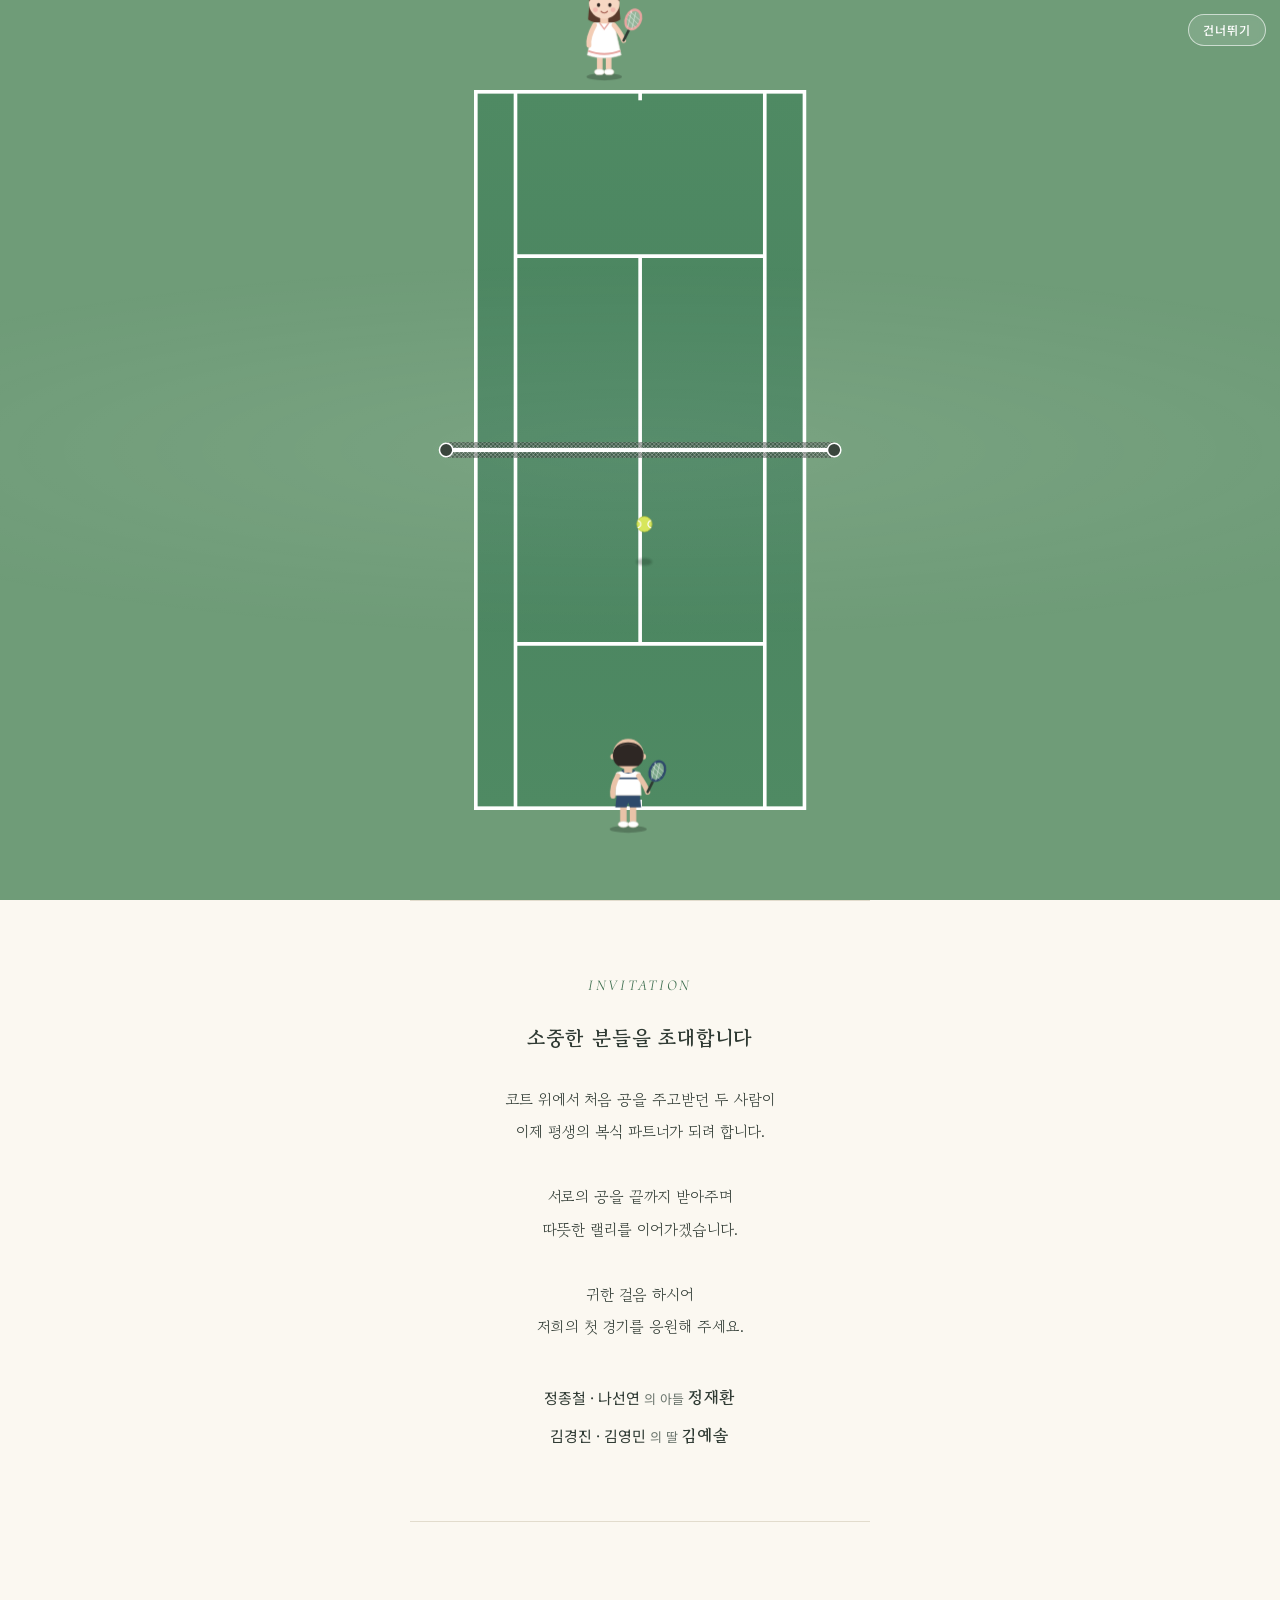
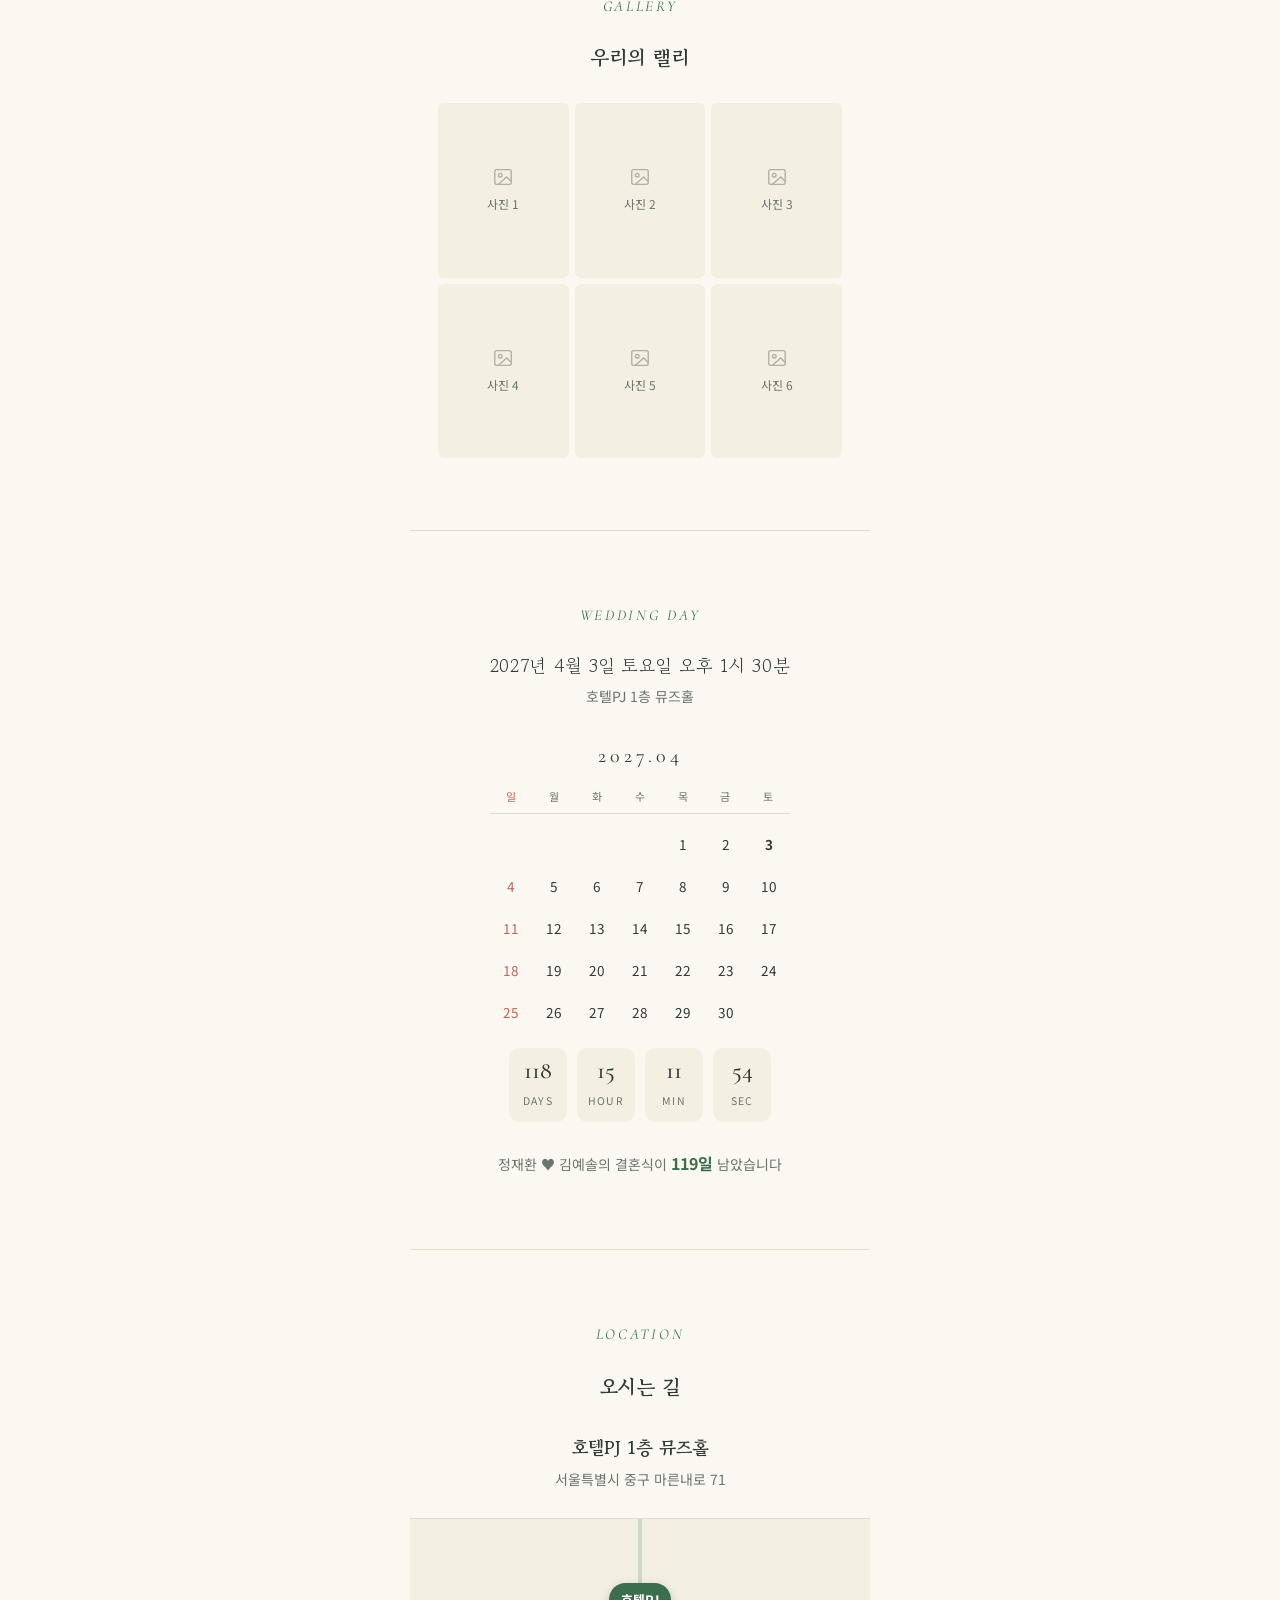
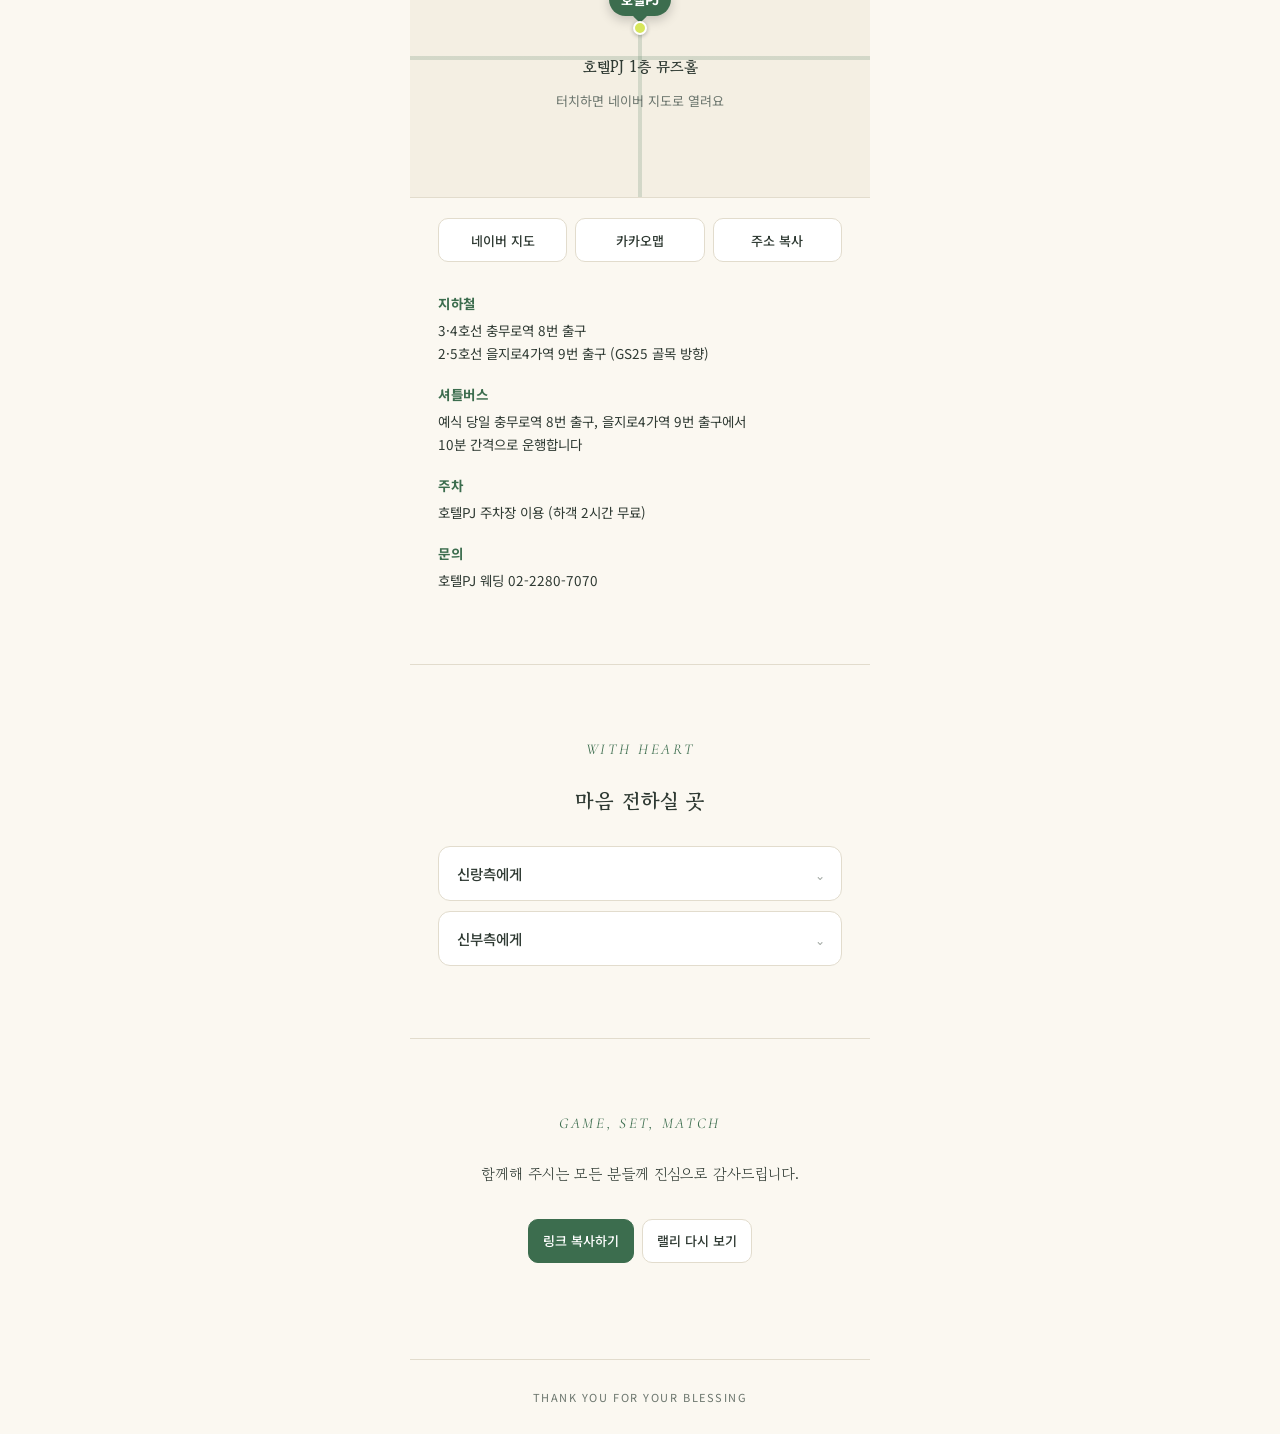
==== index.html @ ecef4f64 "모바일 청첩장 첫 배포 Co-Authored-By: Claude Opus 5.5 <noreply@anthropic.com> Claude-Session: https://claude." ====
<!doctype html>
<html lang="ko">
<head>
<meta charset="utf-8">
<meta name="viewport" content="width=device-width, initial-scale=1, viewport-fit=cover">
<title>정재환 ♥ 김예솔 결혼합니다</title>
<meta name="description" content="2027년 4월 3일 토요일 오후 1시 30분, 호텔PJ 1층 뮤즈홀">
<link rel="preconnect" href="https://fonts.googleapis.com">
<link rel="preconnect" href="https://fonts.gstatic.com" crossorigin>
<link href="https://fonts.googleapis.com/css2?family=Gowun+Batang:wght@400;700&family=Noto+Sans+KR:wght@300;400;500;700&family=Cormorant+Garamond:ital,wght@0,500;1,500&display=swap" rel="stylesheet">
<style>
  :root{
    --ivory:#fbf8f1;
    --paper:#f4efe3;
    --ink:#2f3a33;
    --ink-soft:#6b756d;
    --court:#4c8460;
    --court-deep:#3c6d4e;
    --surround:#6f9c78;
    --ball:#d7e65c;
    --ball-deep:#b9c93f;
    --line:#ffffff;
    --rose:#e7a5a0;
    --accent:#3c6d4e;
    --rule:#e2dccd;
  }
  *{box-sizing:border-box;margin:0;padding:0}
  html,body{background:var(--ivory);color:var(--ink);-webkit-tap-highlight-color:transparent}
  body{font-family:"Noto Sans KR",system-ui,sans-serif;font-weight:400;line-height:1.7;overflow-x:hidden}
  body.locked{overflow:hidden;height:100dvh}

  /* ───────── 인트로: 테니스 코트 ───────── */
  #intro{position:fixed;inset:0;z-index:50;pointer-events:none}
  #intro .half{position:absolute;left:0;right:0;height:50%;overflow:hidden;background:var(--surround);
    transition:transform 1.5s cubic-bezier(.77,0,.18,1);pointer-events:auto}
  #intro .half.top{top:0}
  #intro .half.bot{top:50%}
  #intro.open .half.top{transform:translateY(-101%)}
  #intro.open .half.bot{transform:translateY(101%)}
  #intro .half::after{content:"";position:absolute;inset:0;pointer-events:none;
    background:radial-gradient(120% 70% at 50% 100%, rgba(255,255,255,.08), transparent 60%)}
  #intro .half.bot::after{background:radial-gradient(120% 70% at 50% 0%, rgba(255,255,255,.08), transparent 60%)}
  #intro .half.top{box-shadow:0 6px 18px rgba(0,0,0,.18)}
  .court{position:absolute;overflow:visible;display:block}

  .player{position:absolute;will-change:transform;transform-origin:50% 100%}
  .player svg{display:block;width:100%;height:100%;overflow:visible}
  .player .arm{transform-box:view-box}
  .player.bride .arm{transform-origin:62px 76px}
  .player.groom .arm{transform-origin:62px 76px}
  .player.swing .arm{animation:swing .42s cubic-bezier(.3,.7,.3,1)}
  @keyframes swing{0%{transform:rotate(0)}35%{transform:rotate(-58deg)}70%{transform:rotate(22deg)}100%{transform:rotate(0)}}
  .player .bob{animation:bob 1.1s ease-in-out infinite;transform-box:view-box;transform-origin:50px 140px}
  @keyframes bob{0%,100%{transform:translateY(0)}50%{transform:translateY(-2px)}}

  #ballLayer{position:absolute;inset:0;pointer-events:none;z-index:5}
  #ballShadow{position:absolute;left:0;top:0;border-radius:50%;background:rgba(20,40,25,.35);filter:blur(1px);will-change:transform,opacity}
  #ball{position:absolute;left:0;top:0;will-change:transform}
  #ball svg{position:absolute;inset:0;width:100%;height:100%;overflow:visible;transition:opacity .35s, transform .5s cubic-bezier(.3,1.6,.5,1)}
  #ball .heart{opacity:0;transform:scale(.3)}
  #ball.is-heart .tball{opacity:0;transform:scale(.3)}
  #ball.is-heart .heart{opacity:1;transform:scale(2.8);animation:beat 1s .5s ease-in-out infinite}
  @keyframes beat{0%,100%{transform:scale(2.8)}40%{transform:scale(3.3)}}
  #intro.open #ball{transition:opacity .9s .4s;opacity:0}

  .callout{position:absolute;left:50%;transform:translate(-50%,-50%) scale(.9);opacity:0;
    font-family:"Cormorant Garamond",serif;font-style:italic;color:#fff;letter-spacing:.06em;
    text-shadow:0 2px 10px rgba(0,0,0,.25);white-space:nowrap;transition:opacity .5s, transform .5s;z-index:6;pointer-events:none}
  .callout.show{opacity:1;transform:translate(-50%,-50%) scale(1)}
  #intro.open .callout{opacity:0;transition:opacity .4s}

  #skip{position:absolute;right:max(14px,env(safe-area-inset-right));top:max(14px,env(safe-area-inset-top));z-index:10;
    pointer-events:auto;border:1px solid rgba(255,255,255,.6);background:rgba(255,255,255,.12);color:#fff;
    font:500 12px/1 "Noto Sans KR",sans-serif;letter-spacing:.08em;padding:9px 14px;border-radius:999px;
    backdrop-filter:blur(4px);-webkit-backdrop-filter:blur(4px);cursor:pointer;transition:opacity .4s}
  #intro.open #skip{opacity:0;pointer-events:none}

  /* ───────── 청첩장 본문 ───────── */
  main{max-width:460px;margin:0 auto;background:var(--ivory);position:relative}
  section{padding:72px 28px;text-align:center}
  section + section{border-top:1px solid var(--rule)}
  .eyebrow{font-family:"Cormorant Garamond",serif;font-style:italic;font-size:15px;letter-spacing:.18em;color:var(--accent);text-transform:uppercase;margin-bottom:22px}
  h2{font-family:"Gowun Batang",serif;font-weight:700;font-size:20px;letter-spacing:.04em;margin-bottom:28px}
  .serif{font-family:"Gowun Batang",serif}

  .reveal{opacity:0;transform:translateY(18px);transition:opacity .9s ease, transform .9s ease}
  .reveal.in{opacity:1;transform:none}

  /* 커버 */
  #cover{padding:88px 28px 64px;min-height:100dvh;display:flex;flex-direction:column;justify-content:center;align-items:center;gap:0;
    background:linear-gradient(var(--ivory),var(--paper))}
  .cover-court{width:168px;height:236px;margin:6px auto 34px;position:relative}
  .cover-court svg{width:100%;height:100%}
  .cover-names{font-family:"Gowun Batang",serif;font-size:27px;font-weight:700;letter-spacing:.08em;display:flex;align-items:center;gap:14px;justify-content:center}
  .cover-names .amp{font-family:"Cormorant Garamond",serif;font-style:italic;font-weight:500;font-size:26px;color:var(--accent)}
  .cover-date{margin-top:22px;font-family:"Cormorant Garamond",serif;font-size:19px;letter-spacing:.14em}
  .cover-venue{margin-top:6px;font-size:14px;color:var(--ink-soft);letter-spacing:.02em}
  .scroll-hint{margin-top:46px;font-size:11px;letter-spacing:.24em;color:var(--ink-soft);display:flex;flex-direction:column;align-items:center;gap:8px}
  .scroll-hint i{width:1px;height:28px;background:linear-gradient(var(--ink-soft),transparent);animation:hint 1.8s ease-in-out infinite}
  @keyframes hint{0%{transform:scaleY(0);transform-origin:top}50%{transform:scaleY(1);transform-origin:top}51%{transform-origin:bottom}100%{transform:scaleY(0);transform-origin:bottom}}

  /* 인사말 */
  .greeting{font-family:"Gowun Batang",serif;font-size:15.5px;line-height:2.1;white-space:pre-line;color:var(--ink)}
  .parents{margin-top:40px;display:grid;gap:10px;font-size:15px}
  .parents b{font-weight:700;font-family:"Gowun Batang",serif;font-size:16.5px;letter-spacing:.05em}
  .parents span{color:var(--ink-soft);font-size:13px;margin:0 4px}

  /* 갤러리 */
  .gallery{display:grid;grid-template-columns:repeat(3,1fr);gap:6px}
  .gallery figure{aspect-ratio:3/4;border-radius:6px;overflow:hidden;background:var(--paper);display:grid;place-items:center;
    color:var(--ink-soft);font-size:12px;cursor:pointer;position:relative}
  .gallery figure.wide{grid-column:span 2;aspect-ratio:auto}
  .gallery img{width:100%;height:100%;object-fit:cover;display:block}
  .gallery .ph{display:flex;flex-direction:column;align-items:center;gap:6px}
  .gallery .ph svg{width:22px;height:22px;opacity:.5}
  #lightbox{position:fixed;inset:0;background:rgba(20,24,21,.94);z-index:60;display:none;align-items:center;justify-content:center}
  #lightbox.on{display:flex}
  #lightbox img{max-width:92vw;max-height:84vh;border-radius:4px}
  #lightbox button{position:absolute;top:16px;right:16px;background:none;border:0;color:#fff;font-size:28px;cursor:pointer;width:44px;height:44px}

  /* 일시 */
  .when-big{font-family:"Gowun Batang",serif;font-size:18px;letter-spacing:.04em}
  .when-sub{font-size:14px;color:var(--ink-soft);margin-top:4px}
  .cal{margin:30px auto 0;max-width:300px}
  .cal-head{font-family:"Cormorant Garamond",serif;font-size:20px;letter-spacing:.2em;margin-bottom:14px}
  .cal-grid{display:grid;grid-template-columns:repeat(7,1fr);row-gap:6px;font-size:13.5px}
  .cal-grid .dow{font-size:11px;color:var(--ink-soft);letter-spacing:.06em;padding-bottom:8px;border-bottom:1px solid var(--rule);margin-bottom:6px}
  .cal-grid .sun{color:#c0645c}
  .cal-grid .d{height:36px;display:grid;place-items:center;position:relative}
  .cal-grid .d.on{color:#fff;font-weight:700}
  .cal-grid .d.on::before{content:"";position:absolute;width:34px;height:34px;border-radius:50%;background:var(--ball);z-index:-1;
    box-shadow:inset 0 0 0 1px var(--ball-deep)}
  .cal-grid .d.on::after{content:"";position:absolute;width:34px;height:34px;border-radius:50%;z-index:-1;
    background:
      radial-gradient(circle at -4px 50%, transparent 13px, rgba(255,255,255,.95) 13.5px, rgba(255,255,255,.95) 15px, transparent 15.5px),
      radial-gradient(circle at 38px 50%, transparent 13px, rgba(255,255,255,.95) 13.5px, rgba(255,255,255,.95) 15px, transparent 15.5px)}
  .cal-grid .d.on{color:var(--ink)}
  .dday{margin-top:28px;font-size:14px;color:var(--ink-soft)}
  .dday b{color:var(--accent);font-weight:700;font-size:16px}
  .countdown{display:flex;justify-content:center;gap:10px;margin-top:18px}
  .countdown div{min-width:58px;padding:10px 0;border-radius:10px;background:var(--paper)}
  .countdown b{display:block;font-family:"Cormorant Garamond",serif;font-size:24px;line-height:1.1;font-weight:500}
  .countdown small{font-size:10.5px;letter-spacing:.12em;color:var(--ink-soft)}

  /* 오시는 길 */
  .venue-name{font-family:"Gowun Batang",serif;font-size:18px;font-weight:700}
  .venue-addr{font-size:14px;color:var(--ink-soft);margin-top:6px}
  .map{position:relative;height:280px;margin:26px -28px 0;background:var(--paper);overflow:hidden;
    border-top:1px solid var(--rule);border-bottom:1px solid var(--rule)}
  .map-ph{position:absolute;inset:0;display:flex;flex-direction:column;align-items:center;justify-content:center;gap:10px;
    color:var(--ink-soft);font-size:13px;text-decoration:none;
    background:
      linear-gradient(90deg, transparent 49.6%, rgba(60,109,78,.18) 49.6%, rgba(60,109,78,.18) 50.4%, transparent 50.4%),
      linear-gradient(0deg, transparent 49.4%, rgba(60,109,78,.18) 49.4%, rgba(60,109,78,.18) 50.6%, transparent 50.6%),
      var(--paper)}
  .map-ph b{font-family:"Gowun Batang",serif;color:var(--ink);font-size:15px}
  .pin{position:relative;width:0;height:0}
  .pin .bubble{position:absolute;left:0;bottom:12px;transform:translateX(-50%);white-space:nowrap;
    background:var(--accent);color:#fff;font:700 13px "Noto Sans KR",sans-serif;padding:7px 12px;border-radius:999px;
    box-shadow:0 4px 12px rgba(0,0,0,.2)}
  .pin .bubble::after{content:"";position:absolute;left:50%;bottom:-5px;width:10px;height:10px;background:var(--accent);
    transform:translateX(-50%) rotate(45deg);border-radius:1px}
  .pin .dot{position:absolute;left:-7px;top:-7px;width:14px;height:14px;border-radius:50%;background:var(--ball);
    border:2px solid #fff;box-shadow:0 1px 4px rgba(0,0,0,.3)}
  .map-btns{display:grid;grid-template-columns:repeat(3,1fr);gap:8px;margin-top:20px}
  .btn{display:inline-flex;align-items:center;justify-content:center;gap:6px;height:44px;padding:0 14px;border-radius:10px;border:1px solid var(--rule);
    background:#fff;color:var(--ink);font:500 13px "Noto Sans KR",sans-serif;text-decoration:none;cursor:pointer}
  .btn:active{transform:scale(.98)}
  .btn.primary{background:var(--accent);border-color:var(--accent);color:#fff}
  .transit{text-align:left;margin-top:30px;display:grid;gap:18px}
  .transit h3{font-size:13.5px;font-weight:700;color:var(--accent);margin-bottom:4px;letter-spacing:.04em}
  .transit p{font-size:13.5px;color:var(--ink);white-space:pre-line}

  /* 마음 전하실 곳 */
  .acc{border:1px solid var(--rule);border-radius:12px;overflow:hidden;background:#fff;text-align:left}
  .acc + .acc{margin-top:10px}
  .acc > button{width:100%;display:flex;justify-content:space-between;align-items:center;padding:16px 18px;background:none;border:0;
    font:500 14.5px "Noto Sans KR",sans-serif;color:var(--ink);cursor:pointer}
  .acc > button i{transition:transform .3s;font-style:normal;color:var(--ink-soft)}
  .acc.on > button i{transform:rotate(180deg)}
  .acc .body{display:grid;grid-template-rows:0fr;transition:grid-template-rows .35s}
  .acc.on .body{grid-template-rows:1fr}
  .acc .body > div{overflow:hidden}
  .acct{display:flex;justify-content:space-between;align-items:center;padding:14px 18px;border-top:1px solid var(--rule);gap:10px}
  .acct small{display:block;color:var(--ink-soft);font-size:12px}
  .acct span{font-size:14px}
  .acct .btn{height:34px;font-size:12px;padding:0 12px;flex-shrink:0}

  /* 마무리 */
  #closing{padding-bottom:96px}
  .closing-line{font-family:"Gowun Batang",serif;font-size:15px;line-height:2}
  .share{display:flex;gap:8px;justify-content:center;margin-top:30px;flex-wrap:wrap}
  footer{padding:28px;text-align:center;font-size:11px;letter-spacing:.14em;color:var(--ink-soft);border-top:1px solid var(--rule)}

  #toast{position:fixed;left:50%;bottom:calc(28px + env(safe-area-inset-bottom));transform:translate(-50%,20px);opacity:0;
    background:rgba(40,48,42,.92);color:#fff;font-size:13px;padding:10px 18px;border-radius:999px;transition:all .3s;z-index:70;pointer-events:none}
  #toast.on{opacity:1;transform:translate(-50%,0)}

  @media (prefers-reduced-motion: reduce){
    .reveal{opacity:1;transform:none;transition:none}
  }
</style>
</head>
<body class="locked">

<!-- ───────── 인트로 (테니스 랠리 → 네트 기준으로 열림) ───────── -->
<div id="intro" aria-hidden="true">
  <div class="half top" id="halfTop"></div>
  <div class="half bot" id="halfBot"></div>
  <div id="ballLayer">
    <div id="ballShadow"></div>
    <div id="ball">
      <svg class="tball" viewBox="0 0 20 20">
        <circle cx="10" cy="10" r="9.3" fill="#d7e65c" stroke="#a9b938" stroke-width=".8"/>
        <path d="M2.4 5.6 C6.8 7.6 6.8 12.4 2.4 14.4 M17.6 5.6 C13.2 7.6 13.2 12.4 17.6 14.4" fill="none" stroke="#fff" stroke-width="1.3" stroke-linecap="round"/>
      </svg>
      <svg class="heart" viewBox="0 0 24 22">
        <path d="M12 21 C5 15.6 1 12 1 7.2 1 3.8 3.7 1 7 1 9.2 1 11 2.2 12 4 13 2.2 14.8 1 17 1 20.3 1 23 3.8 23 7.2 23 12 19 15.6 12 21Z" fill="#f2a7a1" stroke="#fff" stroke-width="1.2"/>
      </svg>
    </div>
  </div>
  <div class="callout" id="callout"></div>
  <button id="skip" type="button">건너뛰기</button>
</div>

<!-- ───────── 본문 ───────── -->
<main>
  <section id="cover">
    <div class="cover-court reveal" aria-hidden="true">
      <svg viewBox="0 0 168 236">
        <rect x="8" y="8" width="152" height="220" rx="3" fill="none" stroke="#3c6d4e" stroke-width="1.4"/>
        <line x1="27" y1="8" x2="27" y2="228" stroke="#3c6d4e" stroke-width="1"/>
        <line x1="141" y1="8" x2="141" y2="228" stroke="#3c6d4e" stroke-width="1"/>
        <line x1="27" y1="68" x2="141" y2="68" stroke="#3c6d4e" stroke-width="1"/>
        <line x1="27" y1="168" x2="141" y2="168" stroke="#3c6d4e" stroke-width="1"/>
        <line x1="84" y1="68" x2="84" y2="168" stroke="#3c6d4e" stroke-width="1"/>
        <line x1="0" y1="118" x2="168" y2="118" stroke="#3c6d4e" stroke-width="1.6" stroke-dasharray="2 2.5"/>
        <path d="M84 126 C76 120 71 116 71 110.5 C71 106.8 73.8 104 77.2 104 C79.6 104 81.6 105.3 84 108 C86.4 105.3 88.4 104 90.8 104 C94.2 104 97 106.8 97 110.5 C97 116 92 120 84 126Z" fill="#e7a5a0"/>
      </svg>
    </div>
    <p class="eyebrow reveal">Love · All</p>
    <div class="cover-names reveal"><span data-k="groomName"></span><span class="amp">&amp;</span><span data-k="brideName"></span></div>
    <p class="cover-date reveal" id="coverDate"></p>
    <p class="cover-venue reveal" id="coverVenue"></p>
    <div class="scroll-hint reveal"><span>SCROLL</span><i></i></div>
  </section>

  <section id="greeting">
    <p class="eyebrow reveal">Invitation</p>
    <h2 class="reveal">소중한 분들을 초대합니다</h2>
    <p class="greeting reveal" id="greetingText"></p>
    <div class="parents reveal" id="parents"></div>
  </section>

  <section id="gallery-sec">
    <p class="eyebrow reveal">Gallery</p>
    <h2 class="reveal">우리의 랠리</h2>
    <div class="gallery reveal" id="gallery"></div>
  </section>

  <section id="when">
    <p class="eyebrow reveal">Wedding Day</p>
    <p class="when-big reveal" id="whenBig"></p>
    <p class="when-sub reveal" id="whenSub"></p>
    <div class="cal reveal">
      <div class="cal-head" id="calHead"></div>
      <div class="cal-grid" id="calGrid"></div>
    </div>
    <div class="countdown reveal" id="countdown"></div>
    <p class="dday reveal" id="dday"></p>
  </section>

  <section id="location">
    <p class="eyebrow reveal">Location</p>
    <h2 class="reveal">오시는 길</h2>
    <p class="venue-name reveal" id="venueName"></p>
    <p class="venue-addr reveal" id="venueAddr"></p>
    <div class="map reveal" id="map"></div>
    <div class="map-btns reveal">
      <a class="btn" id="naverMap" target="_blank" rel="noopener">네이버 지도</a>
      <a class="btn" id="kakaoMap" target="_blank" rel="noopener">카카오맵</a>
      <button class="btn" id="copyAddr" type="button">주소 복사</button>
    </div>
    <div class="transit reveal" id="transit"></div>
  </section>

  <section id="gift">
    <p class="eyebrow reveal">With Heart</p>
    <h2 class="reveal">마음 전하실 곳</h2>
    <div class="reveal" id="accounts"></div>
  </section>

  <section id="closing">
    <p class="eyebrow reveal">Game, Set, Match</p>
    <p class="closing-line reveal" id="closingText"></p>
    <div class="share reveal">
      <button class="btn primary" id="copyLink" type="button">링크 복사하기</button>
      <button class="btn" id="replay" type="button">랠리 다시 보기</button>
    </div>
  </section>

  <footer>THANK YOU FOR YOUR BLESSING</footer>
</main>

<div id="lightbox"><button type="button" aria-label="닫기">×</button><img alt=""></div>
<div id="toast"></div>

<script>
/* ════════════════════════════════════════════════════════════
   ✏️ 여기만 수정하면 내용이 바뀌어요
   ════════════════════════════════════════════════════════════ */
const CONFIG = {
  groomName: "정재환",
  brideName: "김예솔",
  groomParents: { father: "정종철", mother: "나선연", relation: "의 아들" },
  brideParents: { father: "김경진", mother: "김영민", relation: "의 딸" },

  // 예식 일시 (24시간 표기)
  date: "2027-04-03T13:30:00",

  venue: "호텔PJ",
  hall: "1층 뮤즈홀",
  address: "서울특별시 중구 마른내로 71",
  tel: "02-2280-7070",

  // 지도 — 호텔PJ 좌표
  lat: 37.5649141,
  lng: 126.9956809,
  // ① 네이버 클라우드 플랫폼 Maps의 Client ID(ncpKeyId)를 넣으면 약도 위치에 실제 네이버 지도가 떠요.
  naverMapKey: "",
  // ② 네이버 지도에서 '호텔PJ' 장소 → 공유 → 링크 복사한 주소(https://naver.me/...)를 넣으면
  //    '네이버 지도' 버튼이 그 장소 하나로 바로 열려요. 비어 있으면 좌표 기준으로 열려요.
  naverPlaceUrl: "",

  greeting:
`코트 위에서 처음 공을 주고받던 두 사람이
이제 평생의 복식 파트너가 되려 합니다.

서로의 공을 끝까지 받아주며
따뜻한 랠리를 이어가겠습니다.

귀한 걸음 하시어
저희의 첫 경기를 응원해 주세요.`,

  transit: [
    { title: "지하철", body: "3·4호선 충무로역 8번 출구\n2·5호선 을지로4가역 9번 출구 (GS25 골목 방향)" },
    { title: "셔틀버스", body: "예식 당일 충무로역 8번 출구, 을지로4가역 9번 출구에서\n10분 간격으로 운행합니다" },
    { title: "주차", body: "호텔PJ 주차장 이용 (하객 2시간 무료)" },
    { title: "문의", body: "호텔PJ 웨딩 02-2280-7070" },
  ],

  accounts: [
    { side: "신랑측", list: [
      { role: "신랑", name: "○○○", bank: "○○은행", number: "000-0000-0000-00" },
      { role: "아버지", name: "○○○", bank: "○○은행", number: "000-0000-0000-00" },
    ]},
    { side: "신부측", list: [
      { role: "신부", name: "○○○", bank: "○○은행", number: "000-0000-0000-00" },
      { role: "어머니", name: "○○○", bank: "○○은행", number: "000-0000-0000-00" },
    ]},
  ],

  // 사진 파일을 같은 폴더의 photos/ 에 넣고 경로를 적어주세요. 비어 있으면 자리표시가 나와요.
  photos: [
    // "photos/01.jpg", "photos/02.jpg", ...
  ],

  closing:
`함께해 주시는 모든 분들께
진심으로 감사드립니다.`,

  rallyShots: 6,   // 인트로 랠리 횟수
};
/* ════════════════════════════════════════════════════════════ */

const $ = s => document.querySelector(s);
const DOW = ["일","월","화","수","목","금","토"];
const wd = new Date(CONFIG.date);

/* ───────── 코트 & 캐릭터 SVG ───────── */
const COURT_W = 1097, COURT_H = 2377;
function courtSVG(){
  const sl = 137, sr = 960, svT = COURT_H/2 - 640, svB = COURT_H/2 + 640, mid = COURT_W/2, net = COURT_H/2;
  return `
  <svg class="court" viewBox="0 0 ${COURT_W} ${COURT_H}" preserveAspectRatio="none">
    <defs>
      <pattern id="mesh" width="14" height="14" patternUnits="userSpaceOnUse">
        <path d="M0 0 L14 14 M14 0 L0 14" stroke="rgba(255,255,255,.55)" stroke-width="2"/>
      </pattern>
      <linearGradient id="surf" x1="0" y1="0" x2="0" y2="1">
        <stop offset="0" stop-color="#4f8a63"/><stop offset=".5" stop-color="#4a8460"/><stop offset="1" stop-color="#4f8a63"/>
      </linearGradient>
    </defs>
    <rect x="-260" y="-520" width="${COURT_W+520}" height="${COURT_H+1040}" fill="none"/>
    <rect x="0" y="0" width="${COURT_W}" height="${COURT_H}" fill="url(#surf)"/>
    <g stroke="#fff" stroke-width="12" fill="none">
      <rect x="6" y="6" width="${COURT_W-12}" height="${COURT_H-12}"/>
      <line x1="${sl}" y1="0" x2="${sl}" y2="${COURT_H}"/>
      <line x1="${sr}" y1="0" x2="${sr}" y2="${COURT_H}"/>
      <line x1="${sl}" y1="${svT}" x2="${sr}" y2="${svT}"/>
      <line x1="${sl}" y1="${svB}" x2="${sr}" y2="${svB}"/>
      <line x1="${mid}" y1="${svT}" x2="${mid}" y2="${svB}"/>
      <line x1="${mid}" y1="0" x2="${mid}" y2="34"/>
      <line x1="${mid}" y1="${COURT_H-34}" x2="${mid}" y2="${COURT_H}"/>
    </g>
    <!-- 네트 -->
    <rect x="-92" y="${net-26}" width="${COURT_W+184}" height="52" fill="rgba(30,40,34,.55)"/>
    <rect x="-92" y="${net-26}" width="${COURT_W+184}" height="52" fill="url(#mesh)"/>
    <rect x="-92" y="${net-7}" width="${COURT_W+184}" height="14" fill="#fff"/>
    <circle cx="-92" cy="${net}" r="22" fill="#2d3a31" stroke="#fff" stroke-width="5"/>
    <circle cx="${COURT_W+92}" cy="${net}" r="22" fill="#2d3a31" stroke="#fff" stroke-width="5"/>
  </svg>`;
}

// 신부: 앞모습(관객 쪽을 바라봄)
const BRIDE_SVG = `
<svg viewBox="0 0 100 140">
 <ellipse cx="50" cy="137" rx="22" ry="4.5" fill="rgba(0,0,0,.22)"/>
 <g class="bob">
  <path d="M33 30 C30 12 70 12 67 30 L70 66 C64 72 36 72 30 66Z" fill="#5a3a2b"/>
  <rect x="41" y="106" width="7" height="24" rx="3.5" fill="#f3cdb5"/>
  <rect x="52" y="106" width="7" height="24" rx="3.5" fill="#f3cdb5"/>
  <ellipse cx="44" cy="131" rx="6" ry="3.6" fill="#fff" stroke="#d9d2c4" stroke-width=".8"/>
  <ellipse cx="56" cy="131" rx="6" ry="3.6" fill="#fff" stroke="#d9d2c4" stroke-width=".8"/>
  <path d="M38 70 L62 70 L71 110 C58 115 42 115 29 110Z" fill="#fff" stroke="#e3ddd2" stroke-width=".8"/>
  <path d="M30 105 C42 110 58 110 70 105" stroke="#e7a5a0" stroke-width="2.4" fill="none"/>
  <path d="M44 70 L50 78 L56 70" stroke="#e7a5a0" stroke-width="1.6" fill="none"/>
  <path d="M38 73 C33 82 30 90 31 98" stroke="#f3cdb5" stroke-width="6" stroke-linecap="round" fill="none"/>
  <rect x="45" y="62" width="10" height="9" fill="#f3cdb5"/>
  <circle cx="50" cy="46" r="19" fill="#f6d7c3"/>
  <path d="M31 44 C31 26 69 26 69 44 C64 36 58 33 50 33 C42 33 36 37 31 44Z" fill="#5a3a2b"/>
  <path d="M33 37 C40 30 60 30 67 37" stroke="#e7a5a0" stroke-width="3.4" fill="none" stroke-linecap="round"/>
  <ellipse cx="43" cy="48" rx="2" ry="2.6" fill="#2f2622"/>
  <ellipse cx="57" cy="48" rx="2" ry="2.6" fill="#2f2622"/>
  <circle cx="39" cy="54" r="3" fill="#f2a7a1" opacity=".6"/>
  <circle cx="61" cy="54" r="3" fill="#f2a7a1" opacity=".6"/>
  <path d="M46 56 C48 58.5 52 58.5 54 56" stroke="#a35c4f" stroke-width="1.4" fill="none" stroke-linecap="round"/>
  <g class="arm">
   <path d="M62 73 C68 80 72 86 74 92" stroke="#f3cdb5" stroke-width="6" stroke-linecap="round" fill="none"/>
   <line x1="74" y1="92" x2="80" y2="80" stroke="#2f3a33" stroke-width="3.2" stroke-linecap="round"/>
   <ellipse cx="86" cy="66" rx="9" ry="12.5" transform="rotate(24 86 66)" fill="rgba(255,255,255,.25)" stroke="#e7a5a0" stroke-width="3"/>
   <path d="M80 60 L92 72 M82 56 L94 67 M78 65 L89 76 M84 55 L79 76 M89 57 L84 78" stroke="#fff" stroke-width=".7" opacity=".8"/>
  </g>
 </g>
</svg>`;

// 신랑: 뒷모습(관객과 같은 방향을 바라봄)
const GROOM_SVG = `
<svg viewBox="0 0 100 140">
 <ellipse cx="50" cy="137" rx="23" ry="4.5" fill="rgba(0,0,0,.22)"/>
 <g class="bob">
  <rect x="40" y="104" width="8" height="26" rx="4" fill="#e9c3a8"/>
  <rect x="52" y="104" width="8" height="26" rx="4" fill="#e9c3a8"/>
  <ellipse cx="44" cy="131" rx="6.5" ry="3.8" fill="#fff" stroke="#d9d2c4" stroke-width=".8"/>
  <ellipse cx="56" cy="131" rx="6.5" ry="3.8" fill="#fff" stroke="#d9d2c4" stroke-width=".8"/>
  <path d="M36 92 L64 92 L66 110 L52 110 L50 104 L48 110 L34 110Z" fill="#2f4a6b"/>
  <path d="M35 68 C35 64 65 64 65 68 L66 95 L34 95Z" fill="#fff" stroke="#e3ddd2" stroke-width=".8"/>
  <path d="M35 74 L65 74" stroke="#2f4a6b" stroke-width="2"/>
  <path d="M42 64 C46 68 54 68 58 64" stroke="#2f4a6b" stroke-width="2.4" fill="none"/>
  <path d="M37 71 C32 80 30 88 31 96" stroke="#e9c3a8" stroke-width="6.5" stroke-linecap="round" fill="none"/>
  <rect x="45" y="58" width="10" height="9" fill="#e9c3a8"/>
  <circle cx="31.5" cy="47" r="3.6" fill="#e9c3a8"/>
  <circle cx="68.5" cy="47" r="3.6" fill="#e9c3a8"/>
  <circle cx="50" cy="44" r="19" fill="#e9c3a8"/>
  <path d="M31 46 C30 24 70 24 69 46 C69 52 66 57 62 59 L38 59 C34 57 31 52 31 46Z" fill="#2e2724"/>
  <path d="M40 34 C46 31 54 31 60 34" stroke="#463c37" stroke-width="1.6" fill="none" stroke-linecap="round"/>
  <g class="arm">
   <path d="M63 71 C68 78 72 85 74 91" stroke="#e9c3a8" stroke-width="6.5" stroke-linecap="round" fill="none"/>
   <line x1="74" y1="91" x2="80" y2="79" stroke="#2f3a33" stroke-width="3.2" stroke-linecap="round"/>
   <ellipse cx="86" cy="65" rx="9" ry="12.5" transform="rotate(24 86 65)" fill="rgba(255,255,255,.25)" stroke="#2f4a6b" stroke-width="3"/>
   <path d="M80 59 L92 71 M82 55 L94 66 M78 64 L89 75 M84 54 L79 75 M89 56 L84 77" stroke="#fff" stroke-width=".7" opacity=".8"/>
  </g>
 </g>
</svg>`;

/* ───────── 인트로 애니메이션 ───────── */
const intro = $("#intro"), halfTop = $("#halfTop"), halfBot = $("#halfBot");
const ball = $("#ball"), shadow = $("#ballShadow"), callout = $("#callout");
let L = {};            // 레이아웃 값
let players = {};
let introDone = false, runId = 0;

function buildIntro(){
  halfTop.innerHTML = courtSVG();
  halfBot.innerHTML = courtSVG();
  const b = document.createElement("div"); b.className = "player bride"; b.innerHTML = BRIDE_SVG;
  const g = document.createElement("div"); g.className = "player groom"; g.innerHTML = GROOM_SVG;
  halfTop.appendChild(b); halfBot.appendChild(g);
  players.bride = { el: b, u: .5, v: -.015, half: "top", reach: .085 };
  players.groom = { el: g, u: .5, v: 1.03,  half: "bot", reach: .085 };
  layout();
}

function layout(){
  const vw = innerWidth, vh = innerHeight;
  const ratio = COURT_H / COURT_W;
  let cw = Math.min(vw * .74, vh * .80 / ratio);
  const ch = cw * ratio;
  L = { vw, vh, cw, ch, cx: (vw - cw)/2, ct: vh/2 - ch/2, net: vh/2 };
  L.ph = cw * .34;                       // 캐릭터 높이
  L.pw = L.ph * 100/140;
  L.ball = Math.max(9, cw * .045);
  for (const [i, half] of [[0, halfTop],[1, halfBot]]){
    const svg = half.querySelector(".court");
    Object.assign(svg.style, { left: L.cx+"px", width: cw+"px", height: ch+"px", top: (L.ct - (i ? vh/2 : 0))+"px" });
  }
  Object.assign(ball.style, { width: L.ball+"px", height: L.ball+"px" });
  Object.assign(shadow.style, { width: L.ball*1.1+"px", height: L.ball*.5+"px" });
  callout.style.top = (L.net - L.ch * .1) + "px";
  callout.style.fontSize = Math.max(22, L.cw * .1) + "px";
  for (const p of Object.values(players)) placePlayer(p);
}

const X = u => L.cx + u * L.cw;
const Y = v => L.ct + v * L.ch;

function placePlayer(p){
  const offY = p.half === "bot" ? L.vh/2 : 0;
  Object.assign(p.el.style, { width: L.pw+"px", height: L.ph+"px" });
  p.el.style.transform = `translate(${X(p.u) - L.pw/2}px, ${Y(p.v) - offY - L.ph}px)`;
}
// 라켓 면(타점) 위치
const contact = p => ({ u: p.u + p.reach, v: p.v + (p.half === "top" ? .015 : -.11) });

function setBall(gu, gv, h, op = 1){
  const gx = X(gu), gy = Y(gv);
  shadow.style.transform = `translate(${gx - L.ball*.55}px, ${gy - L.ball*.25}px)`;
  shadow.style.opacity = op * Math.max(.25, 1 - h / (L.ch * .25));
  const s = 1 + h / (L.ch * .5);
  ball.style.transform = `translate(${gx - L.ball/2}px, ${gy - L.ball/2 - h}px) scale(${s})`;
}

function swing(p){
  p.el.classList.remove("swing"); void p.el.offsetWidth; p.el.classList.add("swing");
}

const ease = t => t<.5 ? 2*t*t : 1 - Math.pow(-2*t+2, 2)/2;
const lerp = (a,b,t) => a + (b-a)*t;

function tween(dur, fn, id){
  return new Promise(res => {
    const t0 = performance.now();
    const step = now => {
      if (id !== runId) return res(false);
      const t = Math.min(1, (now - t0) / dur);
      fn(t);
      t < 1 ? requestAnimationFrame(step) : res(true);
    };
    requestAnimationFrame(step);
  });
}
const wait = (ms, id) => new Promise(r => setTimeout(() => r(id === runId), ms));

async function shot(hitter, receiver, id, dur = 1050){
  const s = contact(hitter);
  const toTop = receiver.half === "top";
  // 리시버가 받을 위치(코트 안쪽에서 랜덤)
  const targetU = lerp(.24, .62, Math.random());
  const ru0 = receiver.u;
  const endV = contact({ ...receiver, u: targetU }).v;
  const end = { u: targetU + receiver.reach, v: endV };
  const bounce = { u: lerp(s.u, end.u, .78), v: toTop ? lerp(.2, .3, Math.random()) : lerp(.7, .8, Math.random()) };
  const h1 = L.ch * .13, h2 = L.ch * .055;
  const split = .7;
  swing(hitter);
  return tween(dur, t => {
    // 받는 사람이 공 쪽으로 이동
    const mt = ease(Math.min(1, t / .85));
    receiver.u = lerp(ru0, targetU, mt);
    placePlayer(receiver);
    // 치고 난 사람은 가운데로 복귀
    hitter.u = lerp(hitter.u, .45, .02); placePlayer(hitter);
    if (t < split){
      const k = t / split;
      setBall(lerp(s.u, bounce.u, k), lerp(s.v, bounce.v, k), Math.sin(Math.PI * k) * h1);
    } else {
      const k = (t - split) / (1 - split);
      setBall(lerp(bounce.u, end.u, k), lerp(bounce.v, end.v, k), Math.sin(Math.PI * k) * h2);
    }
  }, id);
}

async function finale(hitter, id){
  // 마지막 로브: 공이 네트 위 한가운데에서 멈추고 하트로 변신
  const s = contact(hitter);
  const H = L.ch * .16;
  const gEnd = { u: .5, v: .5 + H / L.ch };          // 그림자 위치 (공은 정확히 화면 중앙에 멈춤)
  swing(hitter);
  await tween(1300, t => {
    const k = 1 - Math.pow(1 - t, 3);
    const h = Math.sin(Math.PI/2 * k) * H;
    setBall(lerp(s.u, gEnd.u, k), lerp(s.v, gEnd.v, k), h, 1 - k*.8);
    for (const p of Object.values(players)){ p.u = lerp(p.u, .38, .04); placePlayer(p); }
  }, id);
  if (id !== runId) return;
  ball.classList.add("is-heart");
  callout.textContent = "Love All";
  callout.classList.add("show");
  if (!await wait(1500, id)) return;
  openIntro();
}

function openIntro(){
  if (introDone) return;
  introDone = true;
  runId++;
  intro.classList.add("open");
  document.body.classList.remove("locked");
  setTimeout(() => { intro.style.display = "none"; }, 1700);
  requestAnimationFrame(() => document.querySelectorAll("#cover .reveal").forEach((el,i) => setTimeout(() => el.classList.add("in"), 500 + i*140)));
}

async function runIntro(){
  const id = ++runId;
  introDone = false;
  intro.style.display = ""; intro.classList.remove("open");
  ball.classList.remove("is-heart"); callout.classList.remove("show");
  document.body.classList.add("locked"); scrollTo(0,0);
  players.bride.u = .5; players.groom.u = .5;
  layout();
  setBall(contact(players.groom).u, contact(players.groom).v, L.ch*.04);

  callout.textContent = "Serve!"; callout.classList.add("show");
  if (!await wait(900, id)) return;
  callout.classList.remove("show");

  // 서브 토스
  const c = contact(players.groom);
  await tween(450, t => setBall(c.u, c.v, L.ch*.04 + Math.sin(Math.PI*t)*L.ch*.07), id);

  let hitter = players.groom, recv = players.bride;
  for (let i = 0; i < CONFIG.rallyShots; i++){
    if (!await shot(hitter, recv, id, 1000 - i*25)) return;
    [hitter, recv] = [recv, hitter];
  }
  // 마지막은 신부가 치도록 보정
  if (hitter !== players.bride){
    if (!await shot(hitter, recv, id, 900)) return;
    hitter = players.bride;
  }
  await finale(hitter, id);
}

$("#skip").addEventListener("click", openIntro);
addEventListener("resize", () => { if (!introDone) layout(); });

/* ───────── 본문 채우기 ───────── */
function fill(){
  document.querySelectorAll("[data-k]").forEach(el => el.textContent = CONFIG[el.dataset.k]);
  const y = wd.getFullYear(), m = wd.getMonth()+1, d = wd.getDate(), hh = wd.getHours(), mm = wd.getMinutes();
  const pad = n => String(n).padStart(2,"0");
  const ampm = hh < 12 ? "오전" : "오후", h12 = ((hh + 11) % 12) + 1;
  const enDow = ["SUN","MON","TUE","WED","THU","FRI","SAT"][wd.getDay()];
  $("#coverDate").textContent = `${y}. ${pad(m)}. ${pad(d)} ${enDow} ${pad(h12)}:${pad(mm)} ${hh<12?"AM":"PM"}`;
  $("#coverVenue").textContent = `${CONFIG.venue} ${CONFIG.hall}`;
  $("#greetingText").textContent = CONFIG.greeting;
  const gp = CONFIG.groomParents, bp = CONFIG.brideParents;
  $("#parents").innerHTML =
    `<p>${gp.father} · ${gp.mother}<span>${gp.relation}</span><b>${CONFIG.groomName}</b></p>
     <p>${bp.father} · ${bp.mother}<span>${bp.relation}</span><b>${CONFIG.brideName}</b></p>`;

  $("#whenBig").textContent = `${y}년 ${m}월 ${d}일 ${DOW[wd.getDay()]}요일 ${ampm} ${h12}시${mm ? " "+mm+"분" : ""}`;
  $("#whenSub").textContent = `${CONFIG.venue} ${CONFIG.hall}`;
  $("#calHead").textContent = `${y}.${pad(m)}`;
  const first = new Date(y, m-1, 1).getDay(), days = new Date(y, m, 0).getDate();
  let cal = DOW.map((w,i) => `<div class="dow ${i===0?"sun":""}">${w}</div>`).join("");
  for (let i = 0; i < first; i++) cal += `<div></div>`;
  for (let i = 1; i <= days; i++){
    const dow = (first + i - 1) % 7;
    cal += `<div class="d ${dow===0?"sun":""} ${i===d?"on":""}">${i}</div>`;
  }
  $("#calGrid").innerHTML = cal;
  tick(); setInterval(tick, 1000);

  $("#venueName").textContent = `${CONFIG.venue} ${CONFIG.hall}`;
  $("#venueAddr").textContent = CONFIG.address;
  setupMapLinks();
  initMap();
  $("#transit").innerHTML = CONFIG.transit.map(t => `<div><h3>${t.title}</h3><p>${t.body}</p></div>`).join("");

  $("#accounts").innerHTML = CONFIG.accounts.map(a => `
    <div class="acc">
      <button type="button">${a.side}에게 <i>⌄</i></button>
      <div class="body"><div>${a.list.map(x => `
        <div class="acct"><div><small>${x.role} · ${x.bank}</small><span>${x.number} ${x.name}</span></div>
        <button class="btn" type="button" data-copy="${x.bank} ${x.number} ${x.name}">복사</button></div>`).join("")}
      </div></div>
    </div>`).join("");
  document.querySelectorAll(".acc > button").forEach(b => b.addEventListener("click", () => b.parentElement.classList.toggle("on")));

  const g = $("#gallery");
  const imgIcon = `<svg viewBox="0 0 24 24" fill="none" stroke="currentColor" stroke-width="1.5"><rect x="3" y="4" width="18" height="16" rx="2"/><circle cx="9" cy="10" r="2"/><path d="M21 17l-5-5-9 8"/></svg>`;
  if (CONFIG.photos.length){
    g.innerHTML = CONFIG.photos.map(src => `<figure><img src="${src}" loading="lazy" alt=""></figure>`).join("");
    g.querySelectorAll("figure").forEach(f => f.addEventListener("click", () => {
      $("#lightbox img").src = f.querySelector("img").src; $("#lightbox").classList.add("on");
    }));
  } else {
    g.innerHTML = Array.from({length: 6}, (_,i) => `<figure><div class="ph">${imgIcon}사진 ${i+1}</div></figure>`).join("");
  }
  $("#lightbox").addEventListener("click", () => $("#lightbox").classList.remove("on"));

  $("#closingText").textContent = CONFIG.closing;
}

/* ───────── 지도 ───────── */
const isMobile = /Android|iPhone|iPad|iPod/i.test(navigator.userAgent);
function naverWebUrl(){
  if (CONFIG.naverPlaceUrl) return CONFIG.naverPlaceUrl;
  // 좌표 + 이름으로 도착지를 지정 → 핀 하나만 표시
  return `https://map.naver.com/index.nhn?elng=${CONFIG.lng}&elat=${CONFIG.lat}&etext=${encodeURIComponent(CONFIG.venue)}&menu=route&pathType=1`;
}
function openNaver(e){
  e && e.preventDefault();
  if (isMobile && !CONFIG.naverPlaceUrl){
    // 네이버 지도 앱이 있으면 앱에서 핀 하나로 열고, 없으면 웹으로
    const app = `nmap://place?lat=${CONFIG.lat}&lng=${CONFIG.lng}&name=${encodeURIComponent(CONFIG.venue)}&appname=${encodeURIComponent(location.hostname || "wedding.invitation")}`;
    const t = setTimeout(() => { if (!document.hidden) location.href = naverWebUrl(); }, 1200);
    addEventListener("pagehide", () => clearTimeout(t), { once: true });
    location.href = app;
  } else {
    window.open(naverWebUrl(), "_blank", "noopener");
  }
}
function setupMapLinks(){
  const n = $("#naverMap");
  n.href = naverWebUrl();
  n.addEventListener("click", openNaver);
  // 카카오맵: 이름 + 좌표로 핀 하나만 표시
  $("#kakaoMap").href = `https://map.kakao.com/link/map/${encodeURIComponent(CONFIG.venue)},${CONFIG.lat},${CONFIG.lng}`;
}
function mapPlaceholder(msg){
  const box = $("#map");
  box.innerHTML = `<a class="map-ph" href="${naverWebUrl()}"><span class="pin" style="margin:24px 0 16px"><span class="bubble">${CONFIG.venue}</span><span class="dot"></span></span><b>${CONFIG.venue} ${CONFIG.hall}</b><span>${msg}</span></a>`;
  box.querySelector("a").addEventListener("click", openNaver);
}
function initMap(){
  if (!CONFIG.naverMapKey){ mapPlaceholder("터치하면 네이버 지도로 열려요"); return; }
  window.navermap_authFailure = () => mapPlaceholder("지도를 불러오지 못했어요 · 터치하면 네이버 지도로 열려요");
  window.__initNaverMap = () => {
    const pos = new naver.maps.LatLng(CONFIG.lat, CONFIG.lng);
    const map = new naver.maps.Map("map", {
      center: pos, zoom: 17,
      scrollWheel: false, draggable: !isMobile, pinchZoom: true, disableDoubleClickZoom: false,
      zoomControl: true, zoomControlOptions: { position: naver.maps.Position.TOP_RIGHT, style: naver.maps.ZoomControlStyle.SMALL },
      logoControlOptions: { position: naver.maps.Position.BOTTOM_LEFT },
    });
    new naver.maps.Marker({
      position: pos, map,
      icon: { content: `<div class="pin"><span class="bubble">${CONFIG.venue}</span><span class="dot"></span></div>`, anchor: new naver.maps.Point(0, 0) },
    });
  };
  const s = document.createElement("script");
  s.src = `https://oapi.map.naver.com/openapi/v3/maps.js?ncpKeyId=${encodeURIComponent(CONFIG.naverMapKey)}&callback=__initNaverMap`;
  s.onerror = () => mapPlaceholder("지도를 불러오지 못했어요 · 터치하면 네이버 지도로 열려요");
  document.head.appendChild(s);
}

function tick(){
  const diff = wd - new Date();
  const dd = Math.ceil(diff / 864e5);
  $("#dday").innerHTML = diff > 0
    ? `${CONFIG.groomName} ♥ ${CONFIG.brideName}의 결혼식이 <b>${dd}일</b> 남았습니다`
    : `${CONFIG.groomName} ♥ ${CONFIG.brideName}, 함께한 지 <b>${Math.abs(dd)+1}일</b>`;
  const s = Math.max(0, Math.floor(diff/1000));
  const parts = [["DAYS", Math.floor(s/86400)], ["HOUR", Math.floor(s%86400/3600)], ["MIN", Math.floor(s%3600/60)], ["SEC", s%60]];
  $("#countdown").innerHTML = parts.map(([k,v]) => `<div><b>${v}</b><small>${k}</small></div>`).join("");
}

function toast(msg){
  const t = $("#toast"); t.textContent = msg; t.classList.add("on");
  clearTimeout(toast._t); toast._t = setTimeout(() => t.classList.remove("on"), 1800);
}
async function copy(text){
  try { await navigator.clipboard.writeText(text); }
  catch { const ta = document.createElement("textarea"); ta.value = text; document.body.appendChild(ta); ta.select(); document.execCommand("copy"); ta.remove(); }
  toast("복사되었어요");
}
document.addEventListener("click", e => { const b = e.target.closest("[data-copy]"); if (b) copy(b.dataset.copy); });
$("#copyAddr").addEventListener("click", () => copy(CONFIG.address));
$("#copyLink").addEventListener("click", () => copy(location.href));
$("#replay").addEventListener("click", runIntro);

// 스크롤 등장 효과
const io = new IntersectionObserver(es => es.forEach(e => { if (e.isIntersecting){ e.target.classList.add("in"); io.unobserve(e.target); } }), { threshold: .15 });
document.querySelectorAll("section:not(#cover) .reveal").forEach(el => io.observe(el));

fill();
buildIntro();
if (matchMedia("(prefers-reduced-motion: reduce)").matches) openIntro();
else runIntro();
</script>
</body>
</html>
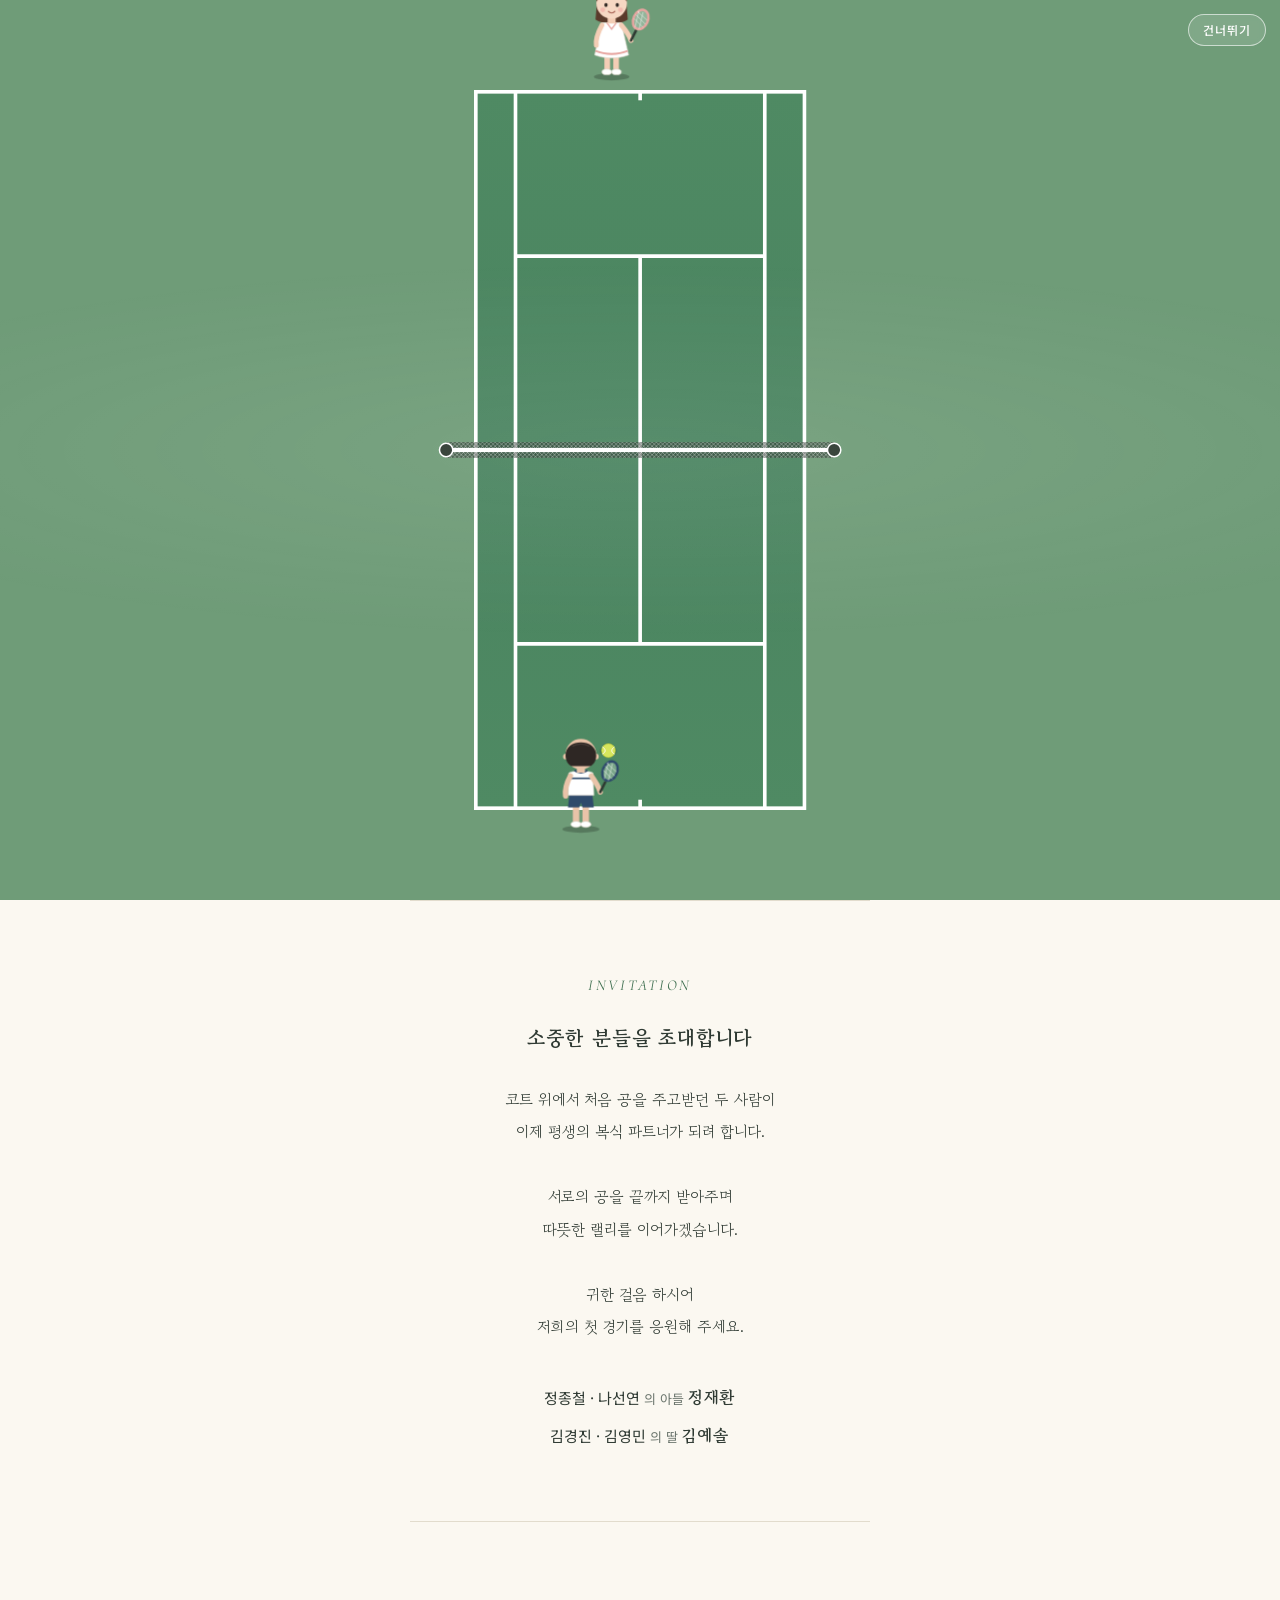
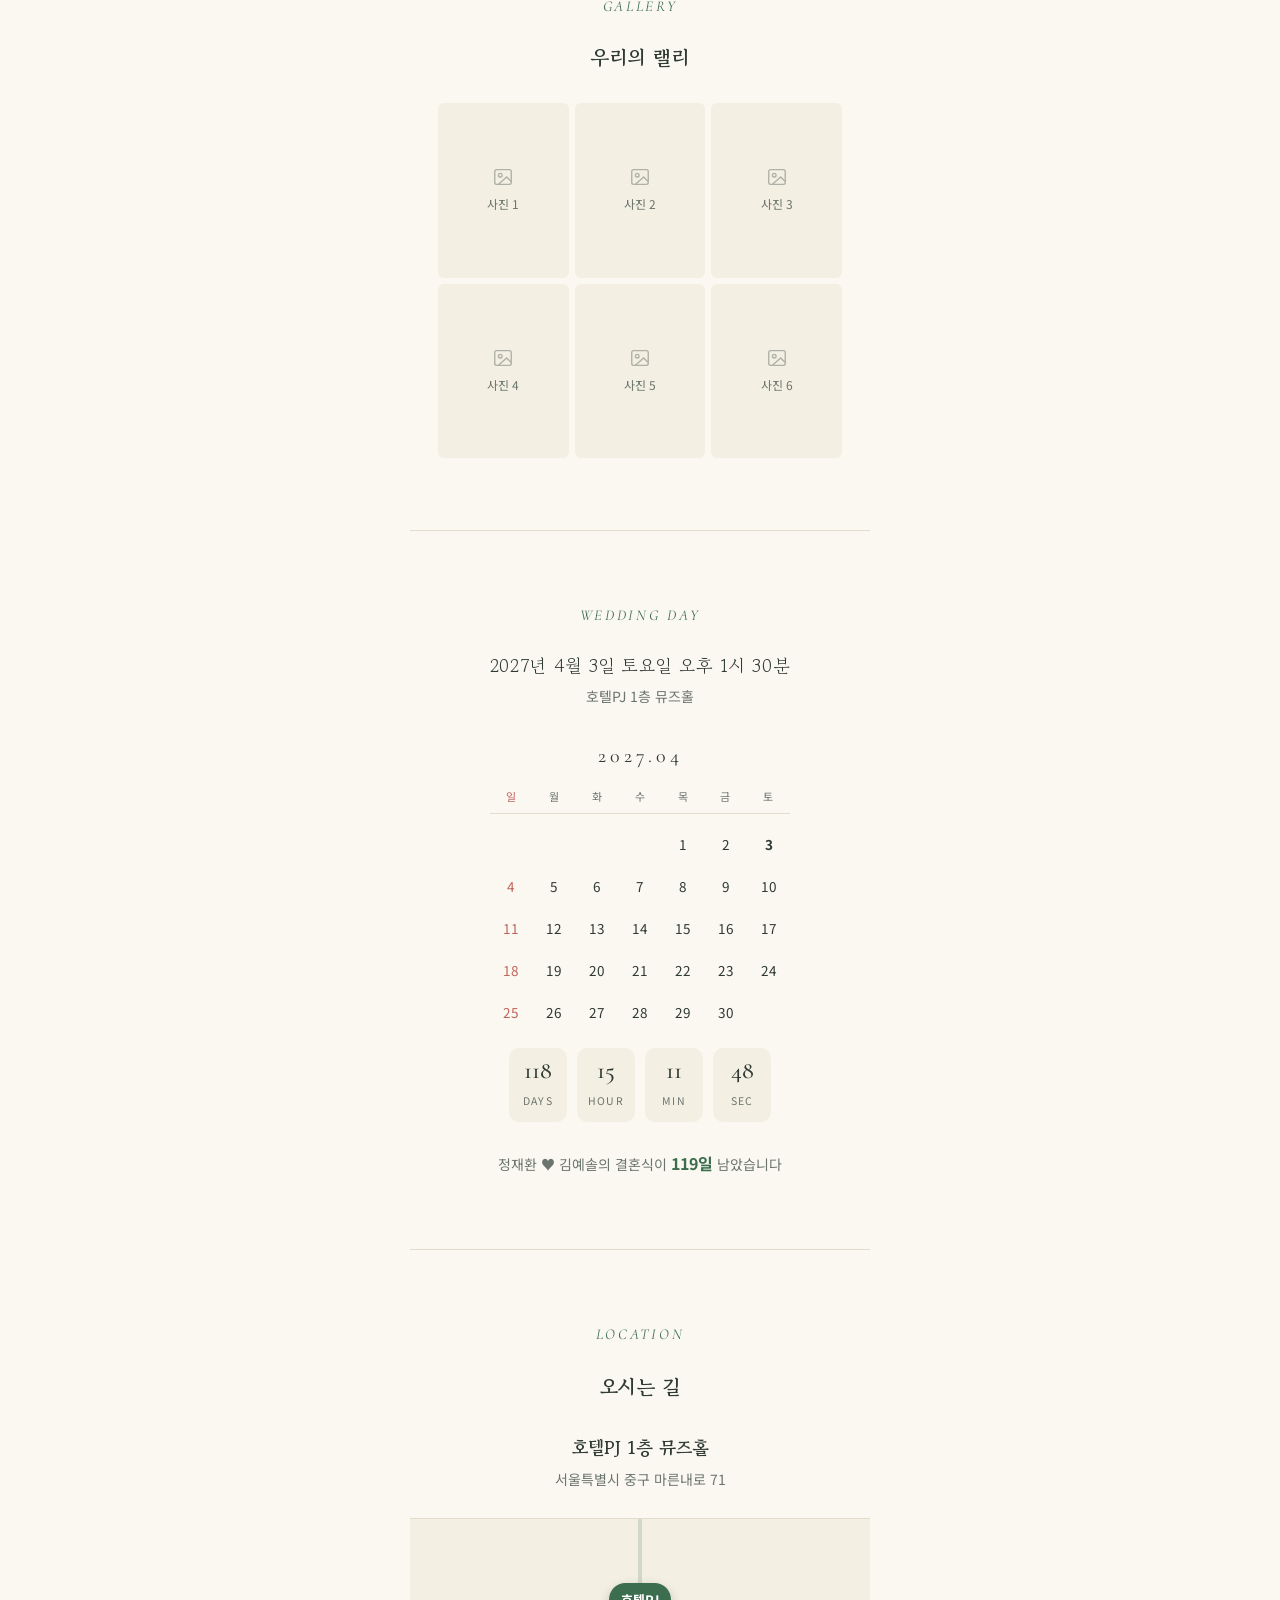
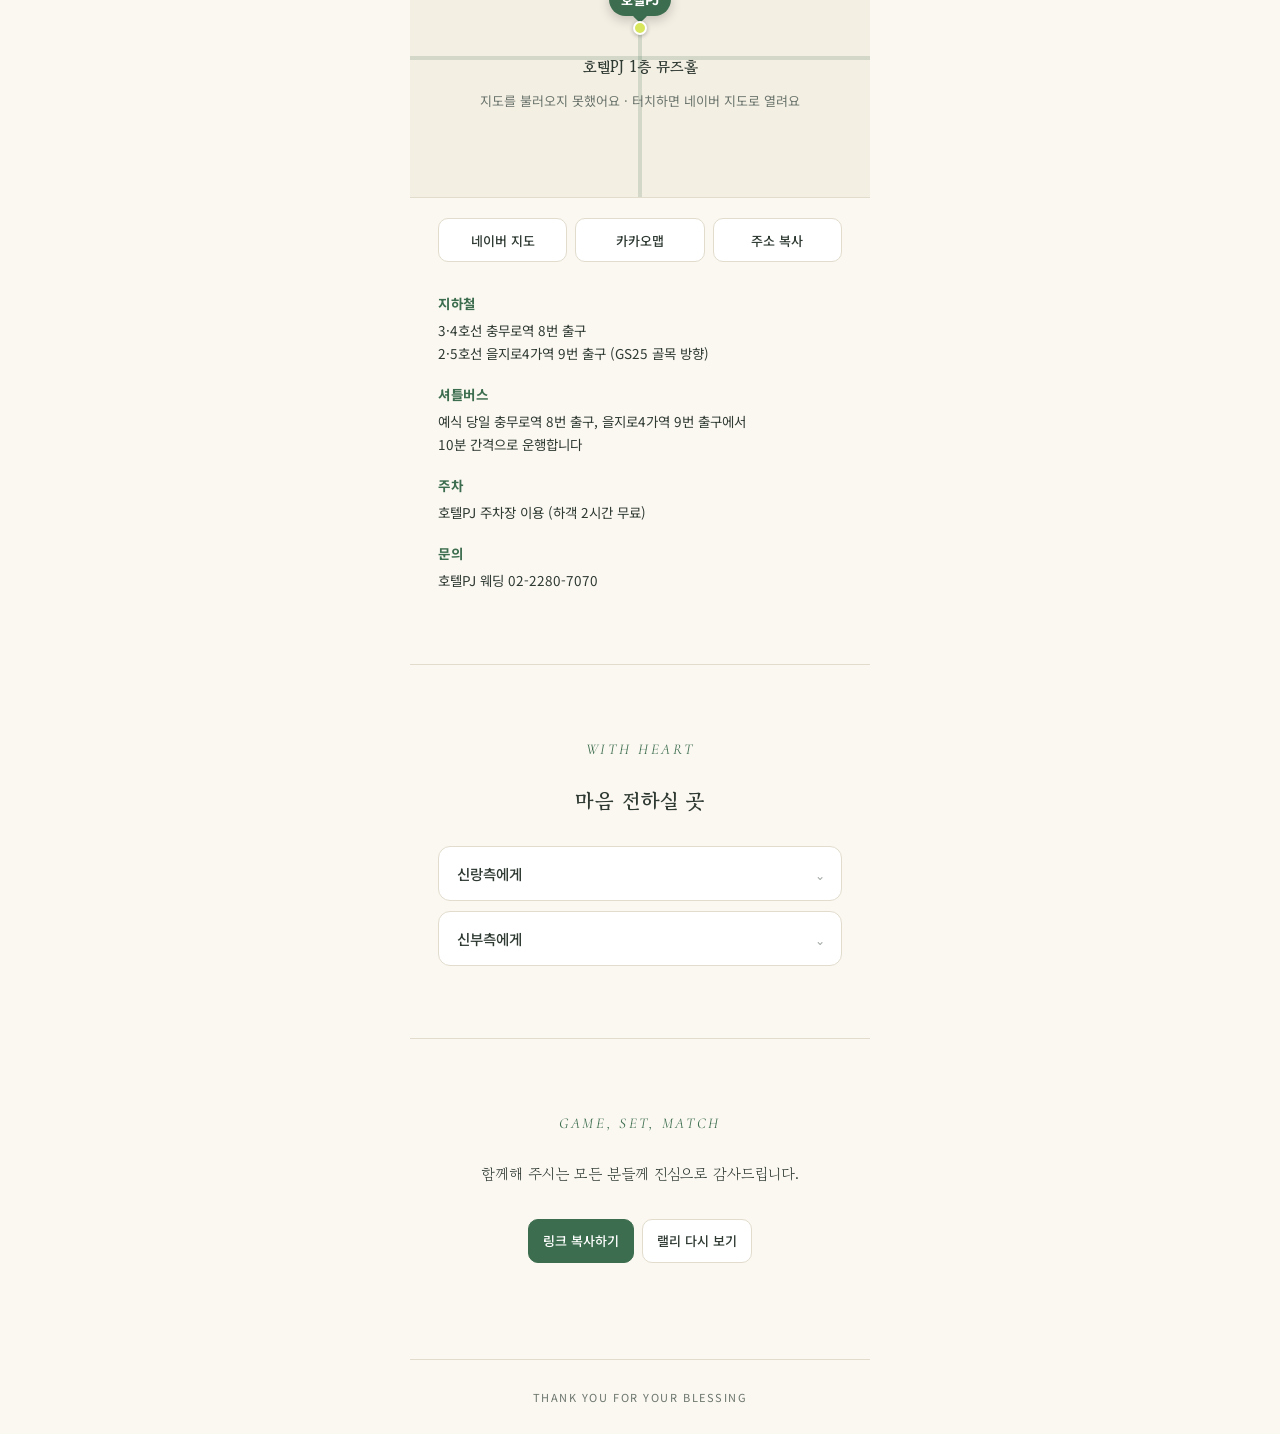
==== commit f30e4f67: "네이버 지도 Client ID 추가 Co-Authored-By: Claude Opus 5.5 <noreply@anthropic.com> Claude-Session: https://" ====
--- a/index.html
+++ b/index.html
@@ -327,7 +327,7 @@
   lat: 37.5649141,
   lng: 126.9956809,
   // ① 네이버 클라우드 플랫폼 Maps의 Client ID(ncpKeyId)를 넣으면 약도 위치에 실제 네이버 지도가 떠요.
-  naverMapKey: "",
+  naverMapKey: "e0f4mn7fbb",
   // ② 네이버 지도에서 '호텔PJ' 장소 → 공유 → 링크 복사한 주소(https://naver.me/...)를 넣으면
   //    '네이버 지도' 버튼이 그 장소 하나로 바로 열려요. 비어 있으면 좌표 기준으로 열려요.
   naverPlaceUrl: "",
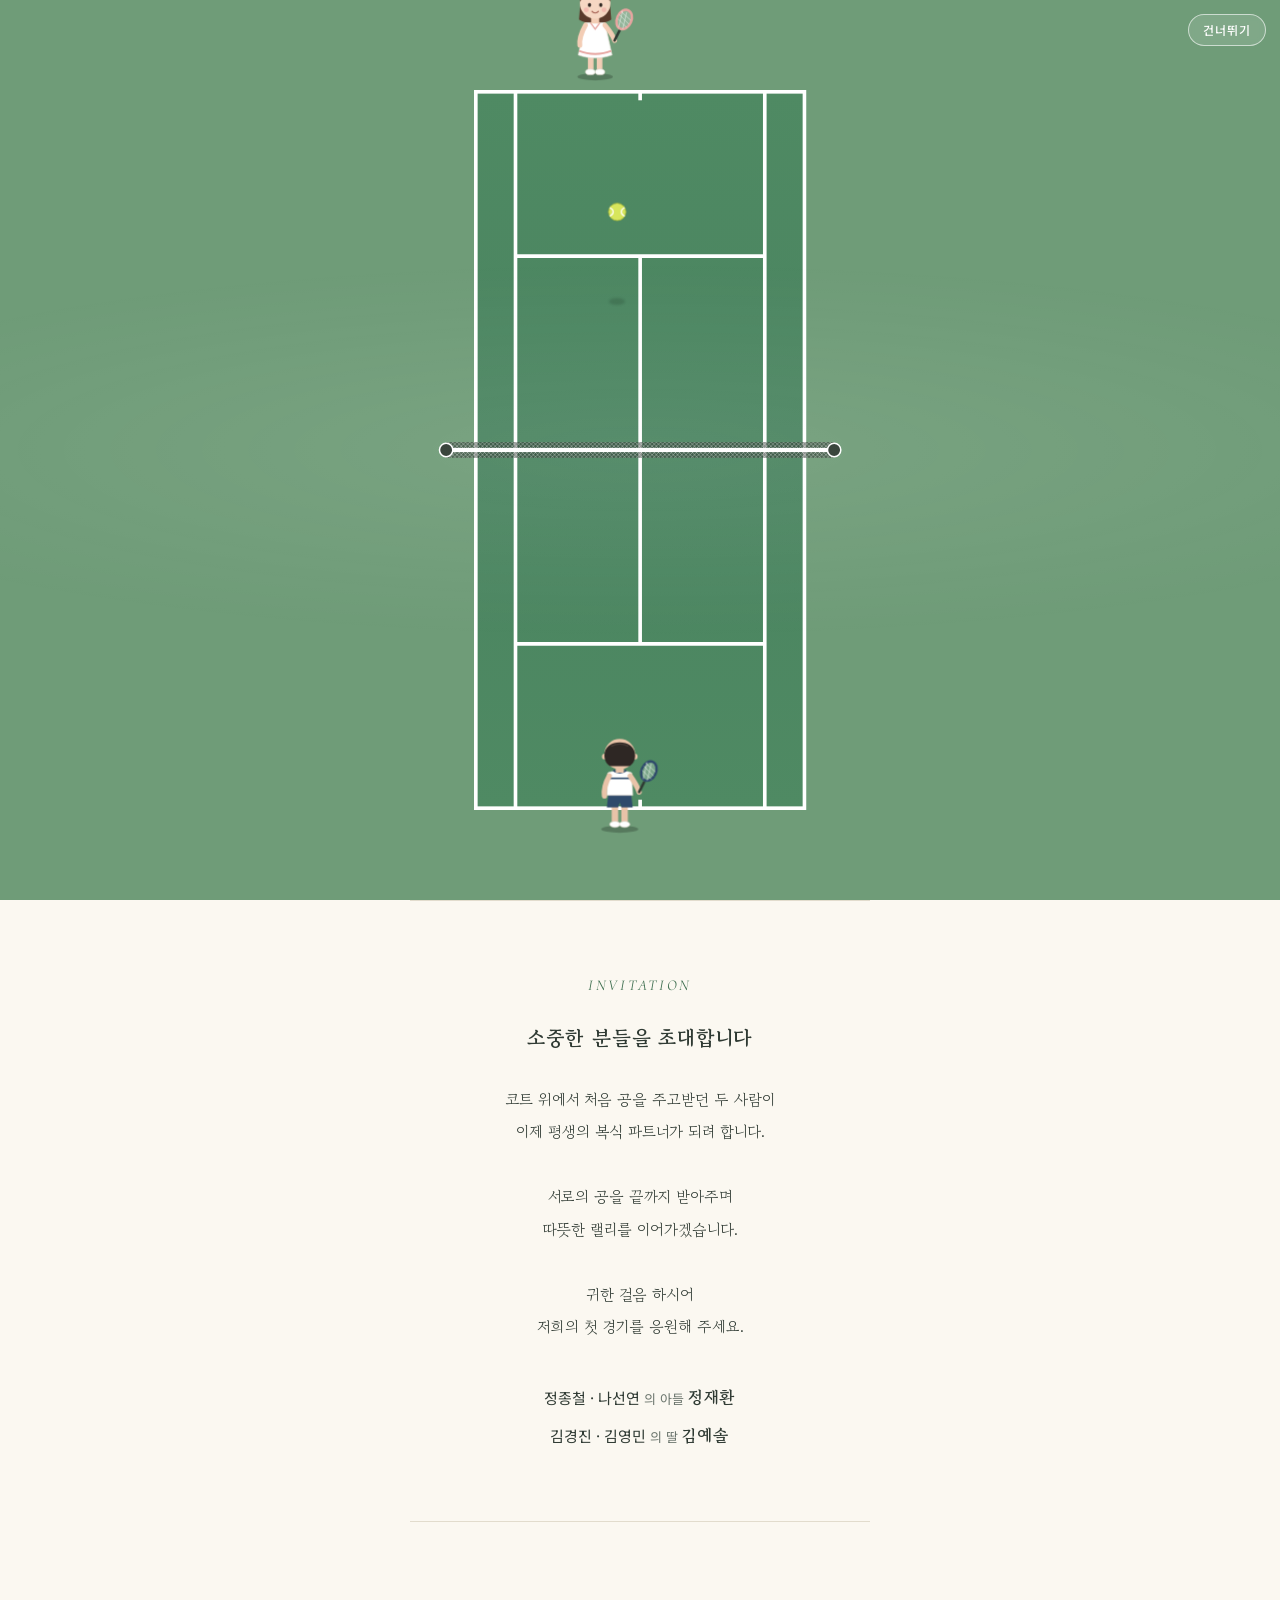
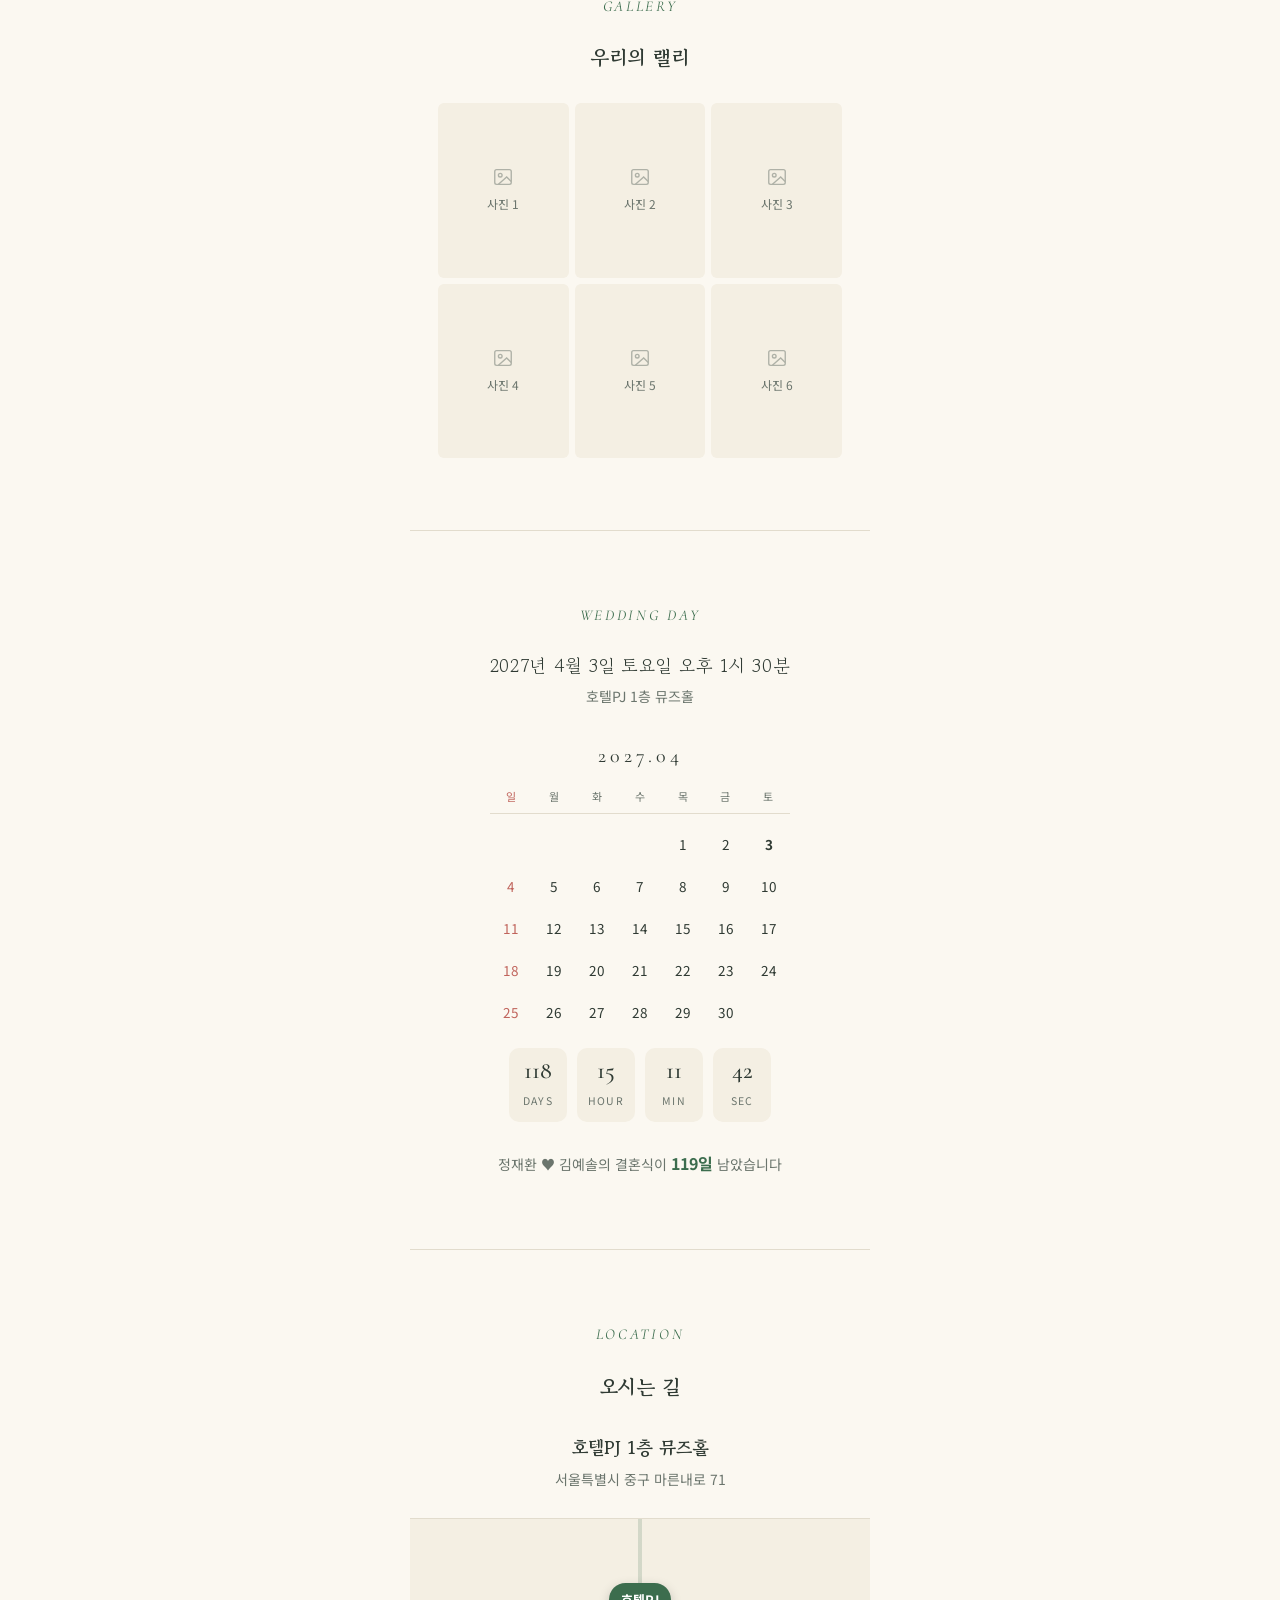
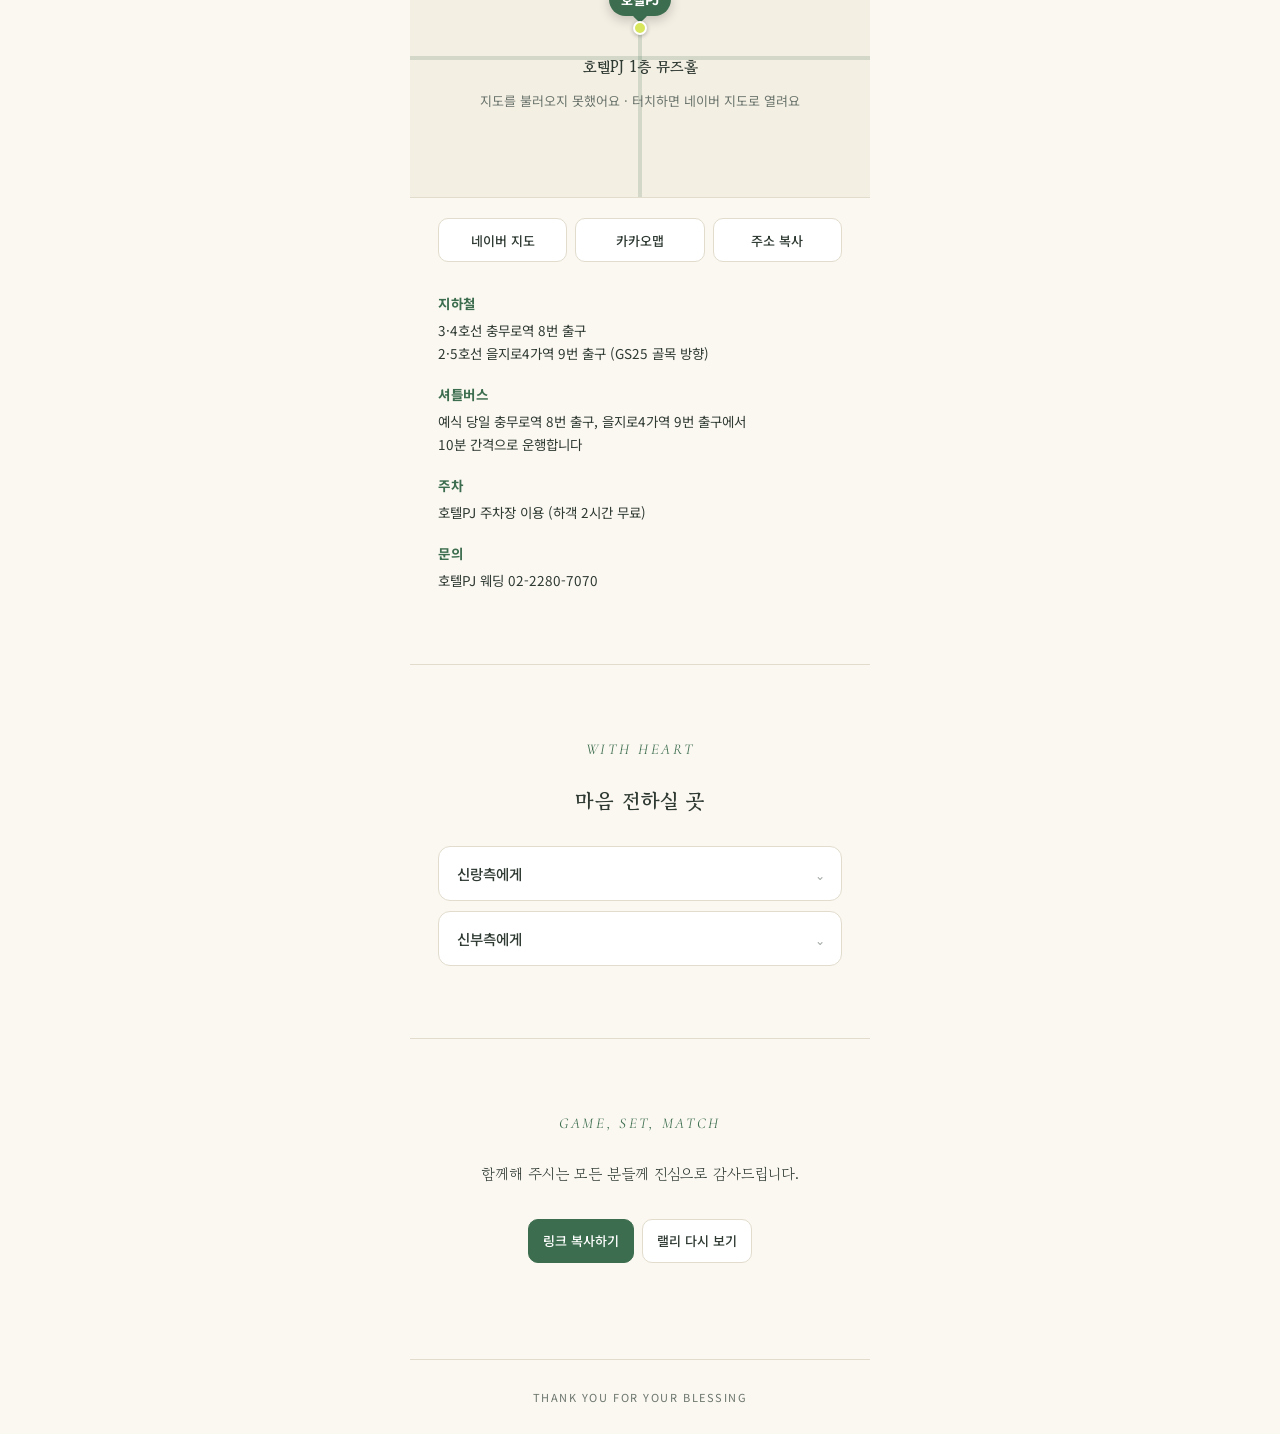
==== commit 82456c5e: "네이버 지도 로딩 순서 수정 Co-Authored-By: Claude Opus 5.5 <noreply@anthropic.com> Claude-Session: https://clau" ====
--- a/index.html
+++ b/index.html
@@ -737,7 +737,13 @@
 function initMap(){
   if (!CONFIG.naverMapKey){ mapPlaceholder("터치하면 네이버 지도로 열려요"); return; }
   window.navermap_authFailure = () => mapPlaceholder("지도를 불러오지 못했어요 · 터치하면 네이버 지도로 열려요");
-  window.__initNaverMap = () => {
+  const fail = () => mapPlaceholder("지도를 불러오지 못했어요 · 터치하면 네이버 지도로 열려요");
+  let drawn = false;
+  const draw = () => {
+    if (drawn) return;
+    const naver = window.naver;
+    if (!naver || !naver.maps || !naver.maps.Map) return false;
+    drawn = true;
     const pos = new naver.maps.LatLng(CONFIG.lat, CONFIG.lng);
     const map = new naver.maps.Map("map", {
       center: pos, zoom: 17,
@@ -749,10 +755,20 @@
       position: pos, map,
       icon: { content: `<div class="pin"><span class="bubble">${CONFIG.venue}</span><span class="dot"></span></div>`, anchor: new naver.maps.Point(0, 0) },
     });
+    return true;
+  };
+  // 스크립트가 다 준비될 때까지 기다렸다가 그리기 (최대 10초)
+  const waitAndDraw = () => {
+    const t0 = Date.now();
+    const iv = setInterval(() => {
+      try { if (draw() !== false) clearInterval(iv); } catch (e) { clearInterval(iv); console.error(e); fail(); }
+      if (!drawn && Date.now() - t0 > 10000){ clearInterval(iv); fail(); }
+    }, 100);
   };
   const s = document.createElement("script");
-  s.src = `https://oapi.map.naver.com/openapi/v3/maps.js?ncpKeyId=${encodeURIComponent(CONFIG.naverMapKey)}&callback=__initNaverMap`;
-  s.onerror = () => mapPlaceholder("지도를 불러오지 못했어요 · 터치하면 네이버 지도로 열려요");
+  s.src = `https://oapi.map.naver.com/openapi/v3/maps.js?ncpKeyId=${encodeURIComponent(CONFIG.naverMapKey)}`;
+  s.onload = waitAndDraw;
+  s.onerror = fail;
   document.head.appendChild(s);
 }
 
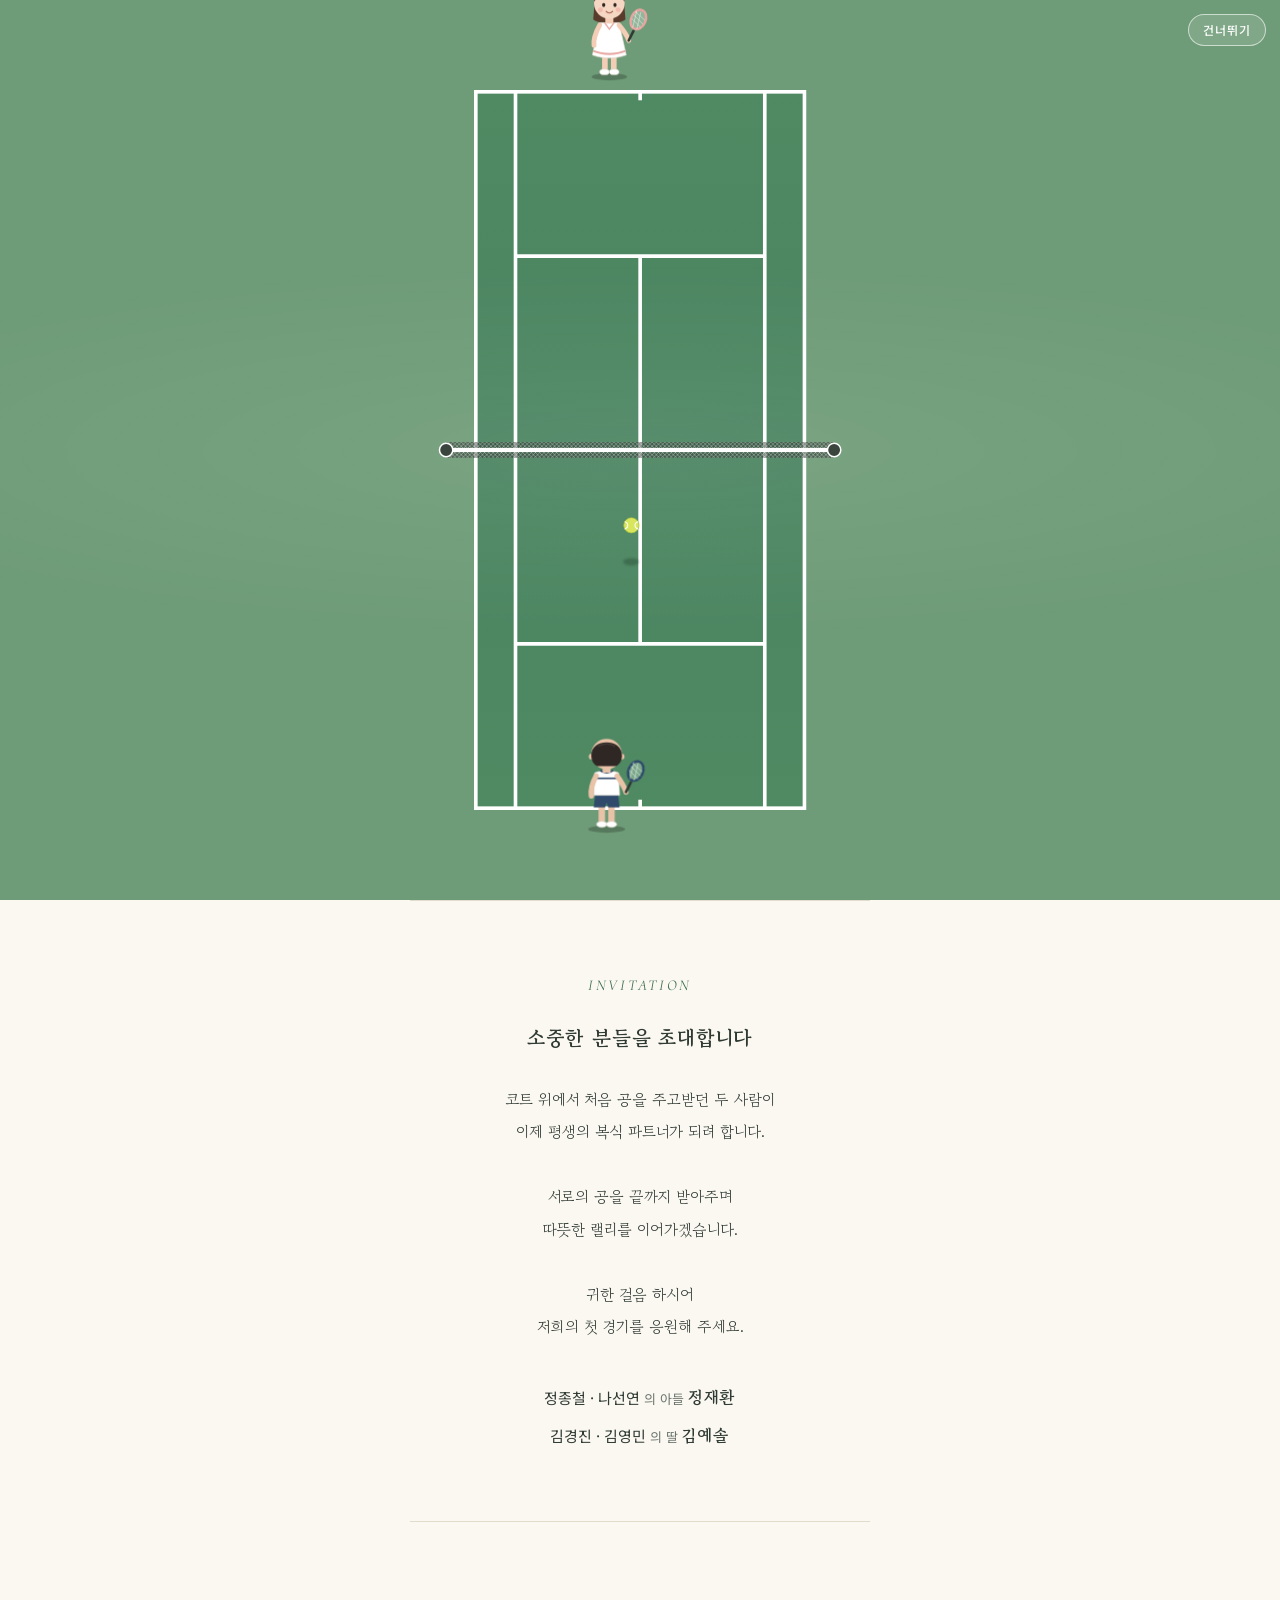
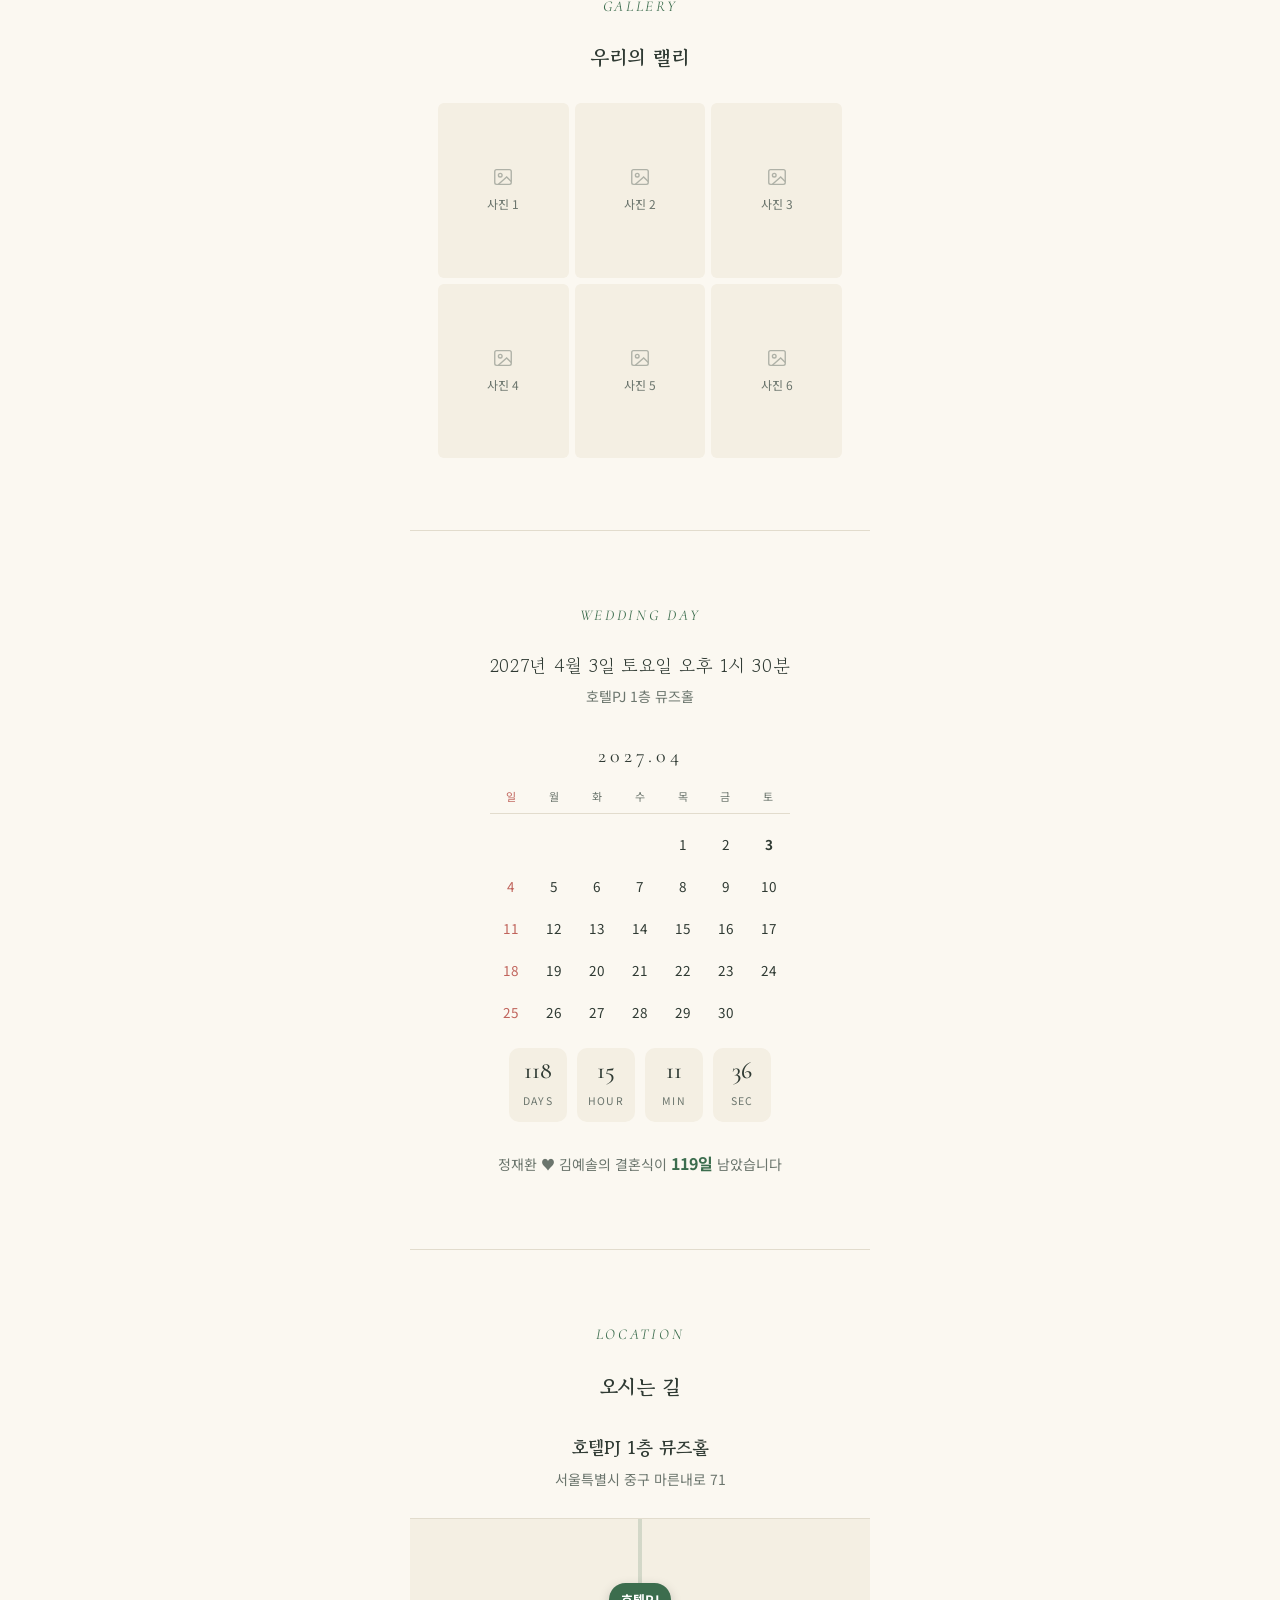
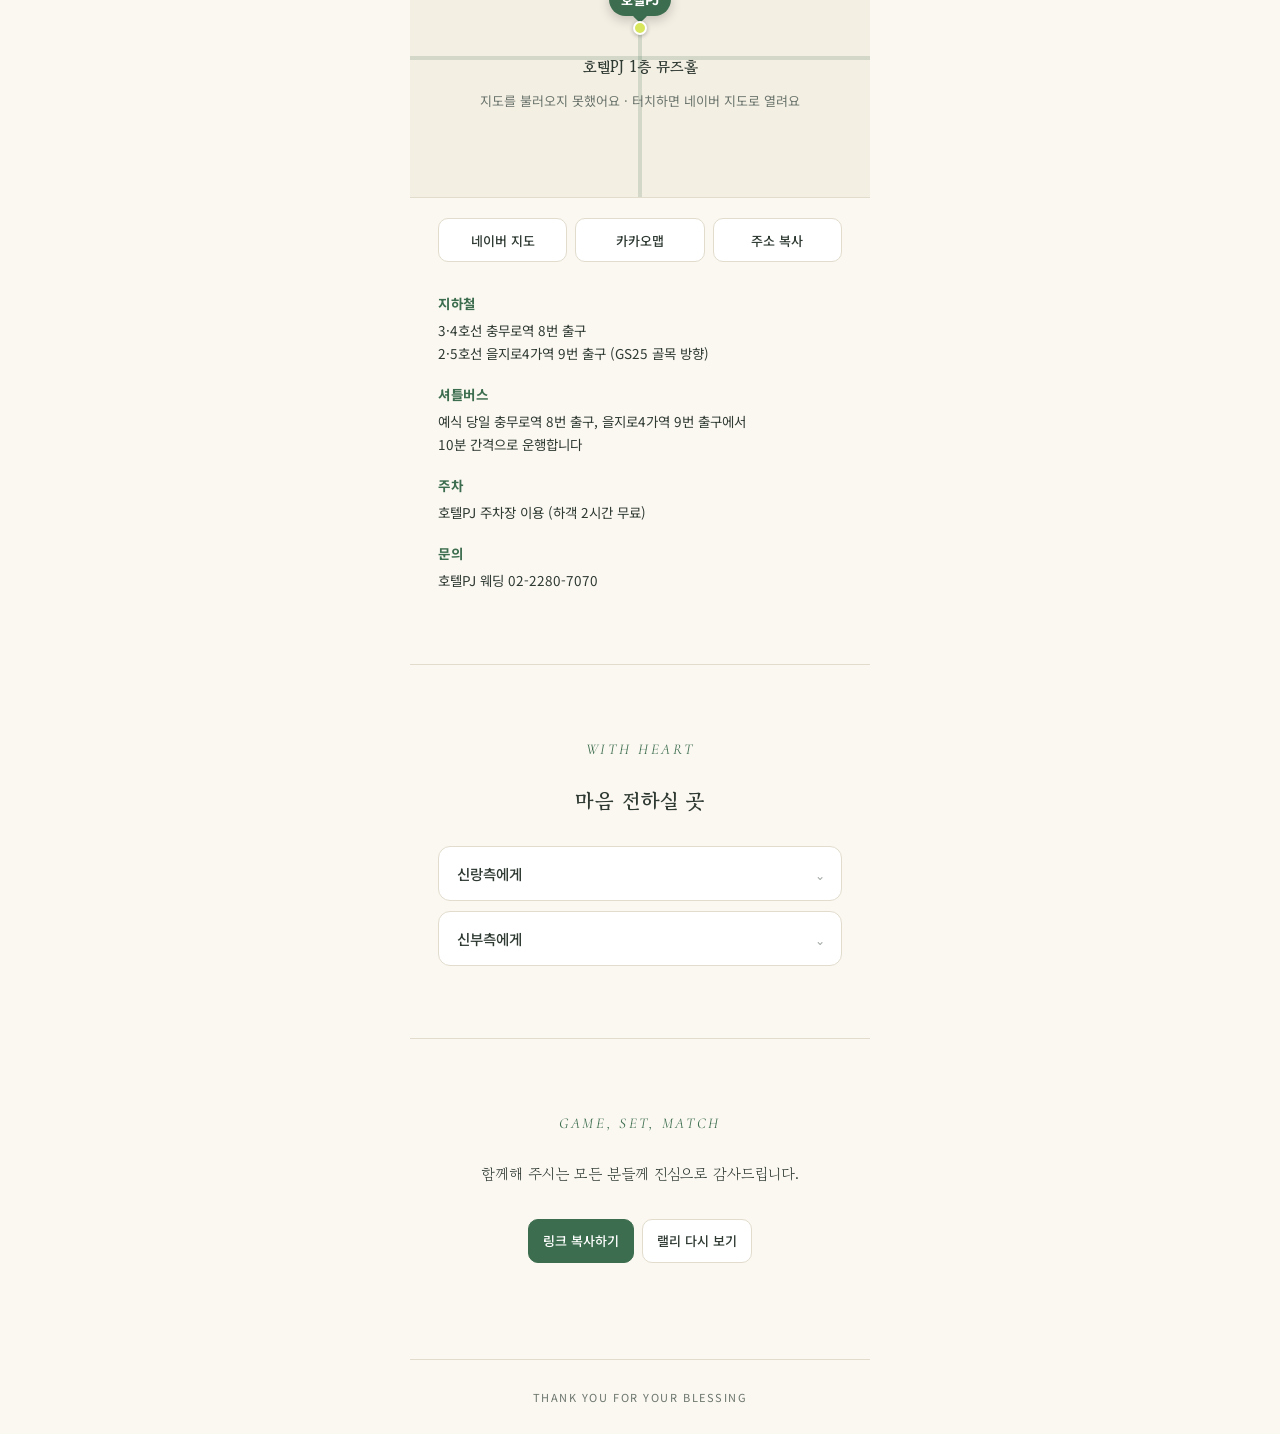
==== commit 839f167e: "지도 마커 크기 고정 Co-Authored-By: Claude Opus 5.5 <noreply@anthropic.com> Claude-Session: https://claude.a" ====
--- a/index.html
+++ b/index.html
@@ -162,6 +162,15 @@
     transform:translateX(-50%) rotate(45deg);border-radius:1px}
   .pin .dot{position:absolute;left:-7px;top:-7px;width:14px;height:14px;border-radius:50%;background:var(--ball);
     border:2px solid #fff;box-shadow:0 1px 4px rgba(0,0,0,.3)}
+  /* 실제 지도 위 마커 (크기 고정: 140×64, 점 중심이 좌표) */
+  .mpin{position:relative;width:140px;height:64px;pointer-events:none}
+  .mpin .bubble{position:absolute;left:50%;top:0;transform:translateX(-50%);white-space:nowrap;
+    background:var(--accent);color:#fff;font:700 13px/1 "Noto Sans KR",sans-serif;padding:9px 13px;border-radius:999px;
+    box-shadow:0 4px 12px rgba(0,0,0,.25)}
+  .mpin .bubble::after{content:"";position:absolute;left:50%;bottom:-5px;width:10px;height:10px;background:var(--accent);
+    transform:translateX(-50%) rotate(45deg)}
+  .mpin .dot{position:absolute;left:63px;top:50px;width:14px;height:14px;border-radius:50%;background:var(--ball);
+    border:2px solid #fff;box-shadow:0 1px 4px rgba(0,0,0,.35)}
   .map-btns{display:grid;grid-template-columns:repeat(3,1fr);gap:8px;margin-top:20px}
   .btn{display:inline-flex;align-items:center;justify-content:center;gap:6px;height:44px;padding:0 14px;border-radius:10px;border:1px solid var(--rule);
     background:#fff;color:var(--ink);font:500 13px "Noto Sans KR",sans-serif;text-decoration:none;cursor:pointer}
@@ -753,7 +762,9 @@
     });
     new naver.maps.Marker({
       position: pos, map,
-      icon: { content: `<div class="pin"><span class="bubble">${CONFIG.venue}</span><span class="dot"></span></div>`, anchor: new naver.maps.Point(0, 0) },
+      icon: { content: `<div class="mpin"><span class="bubble">${CONFIG.venue}</span><span class="dot"></span></div>`,
+              size: new naver.maps.Size(140, 64), anchor: new naver.maps.Point(70, 57) },
+      zIndex: 100,
     });
     return true;
   };
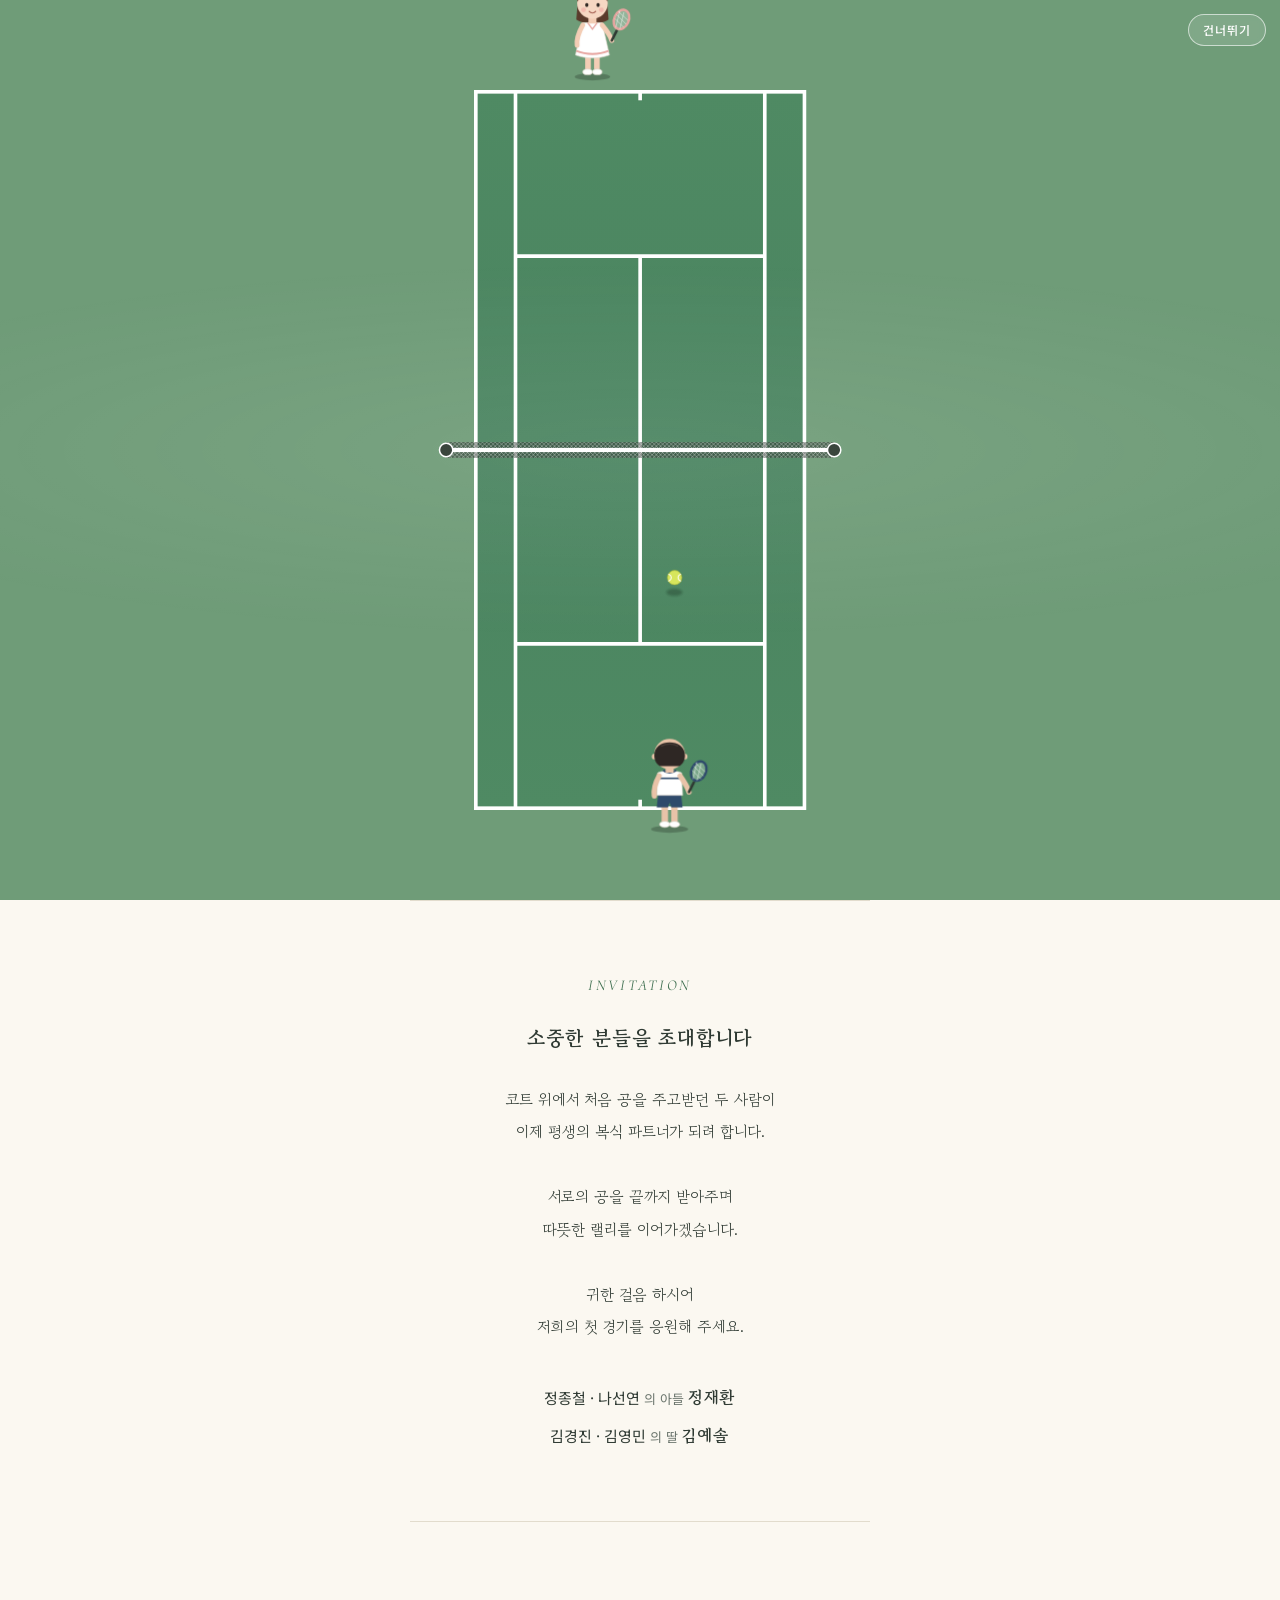
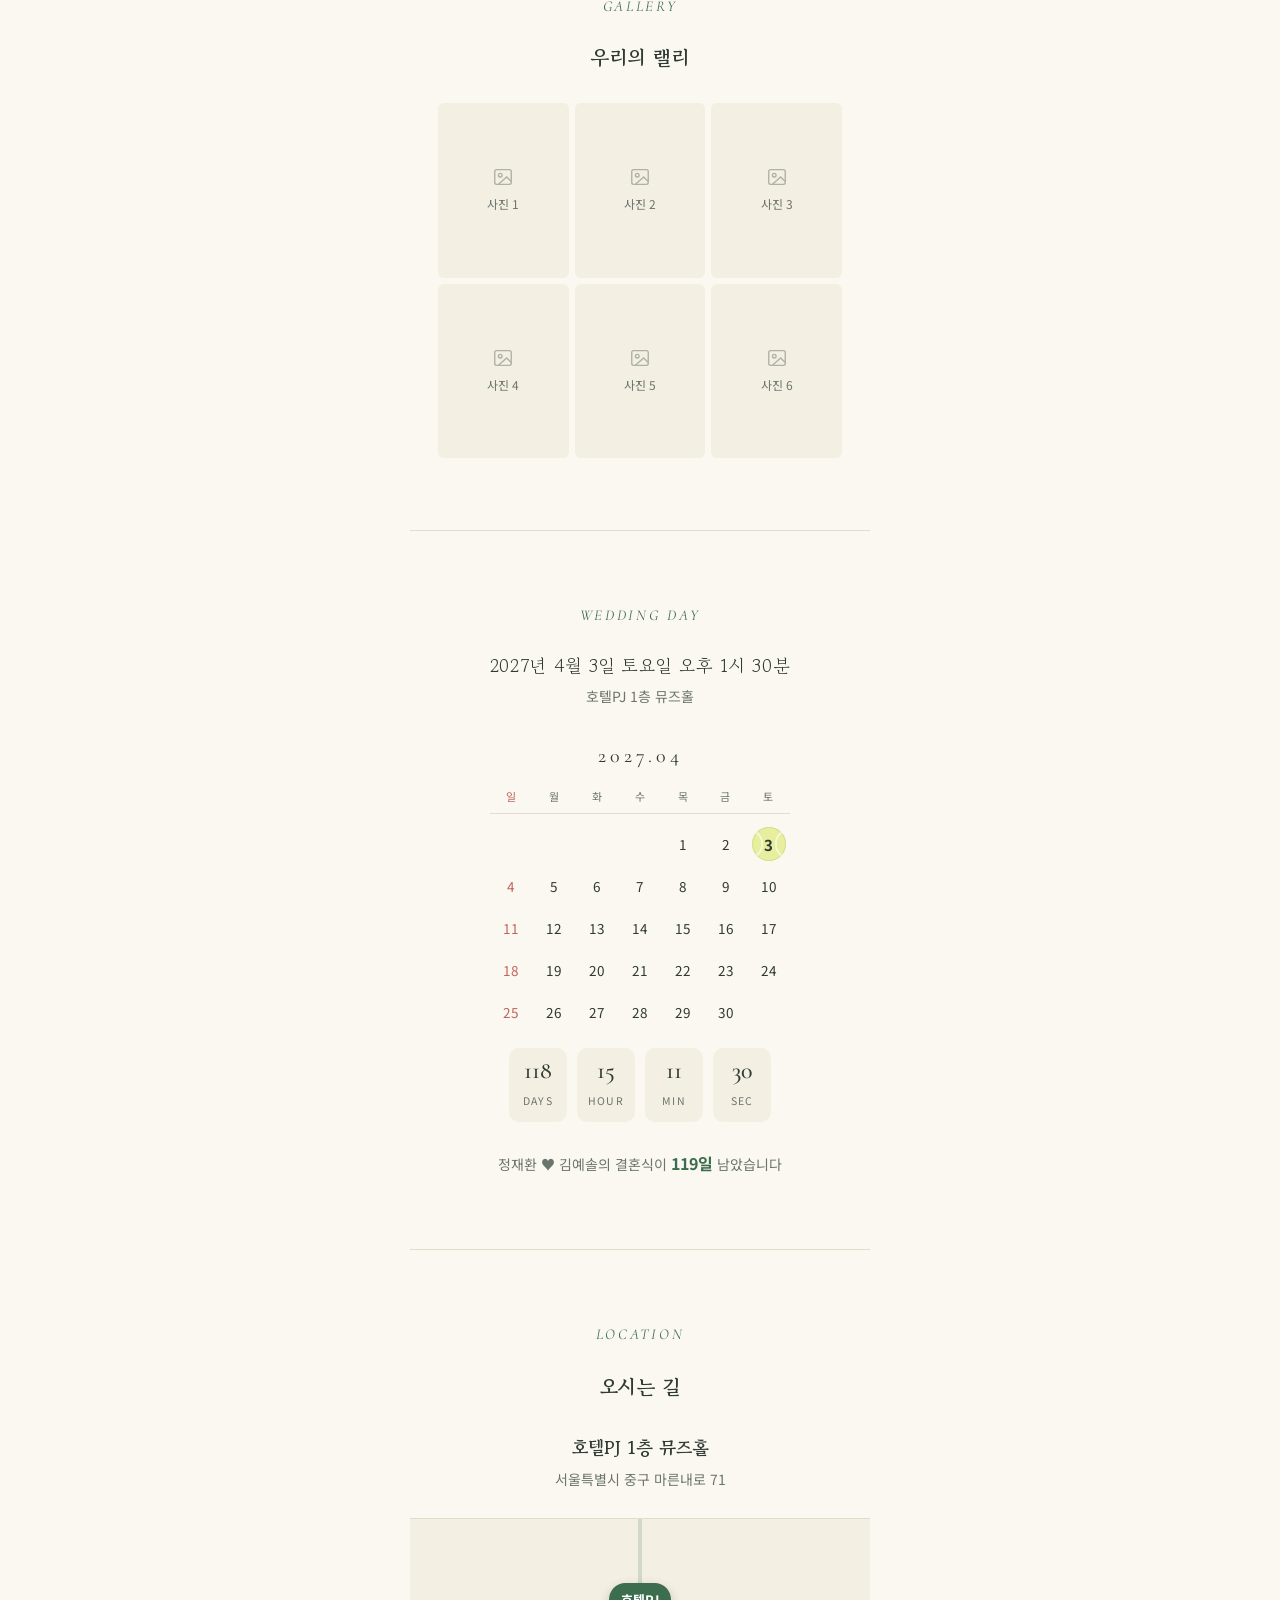
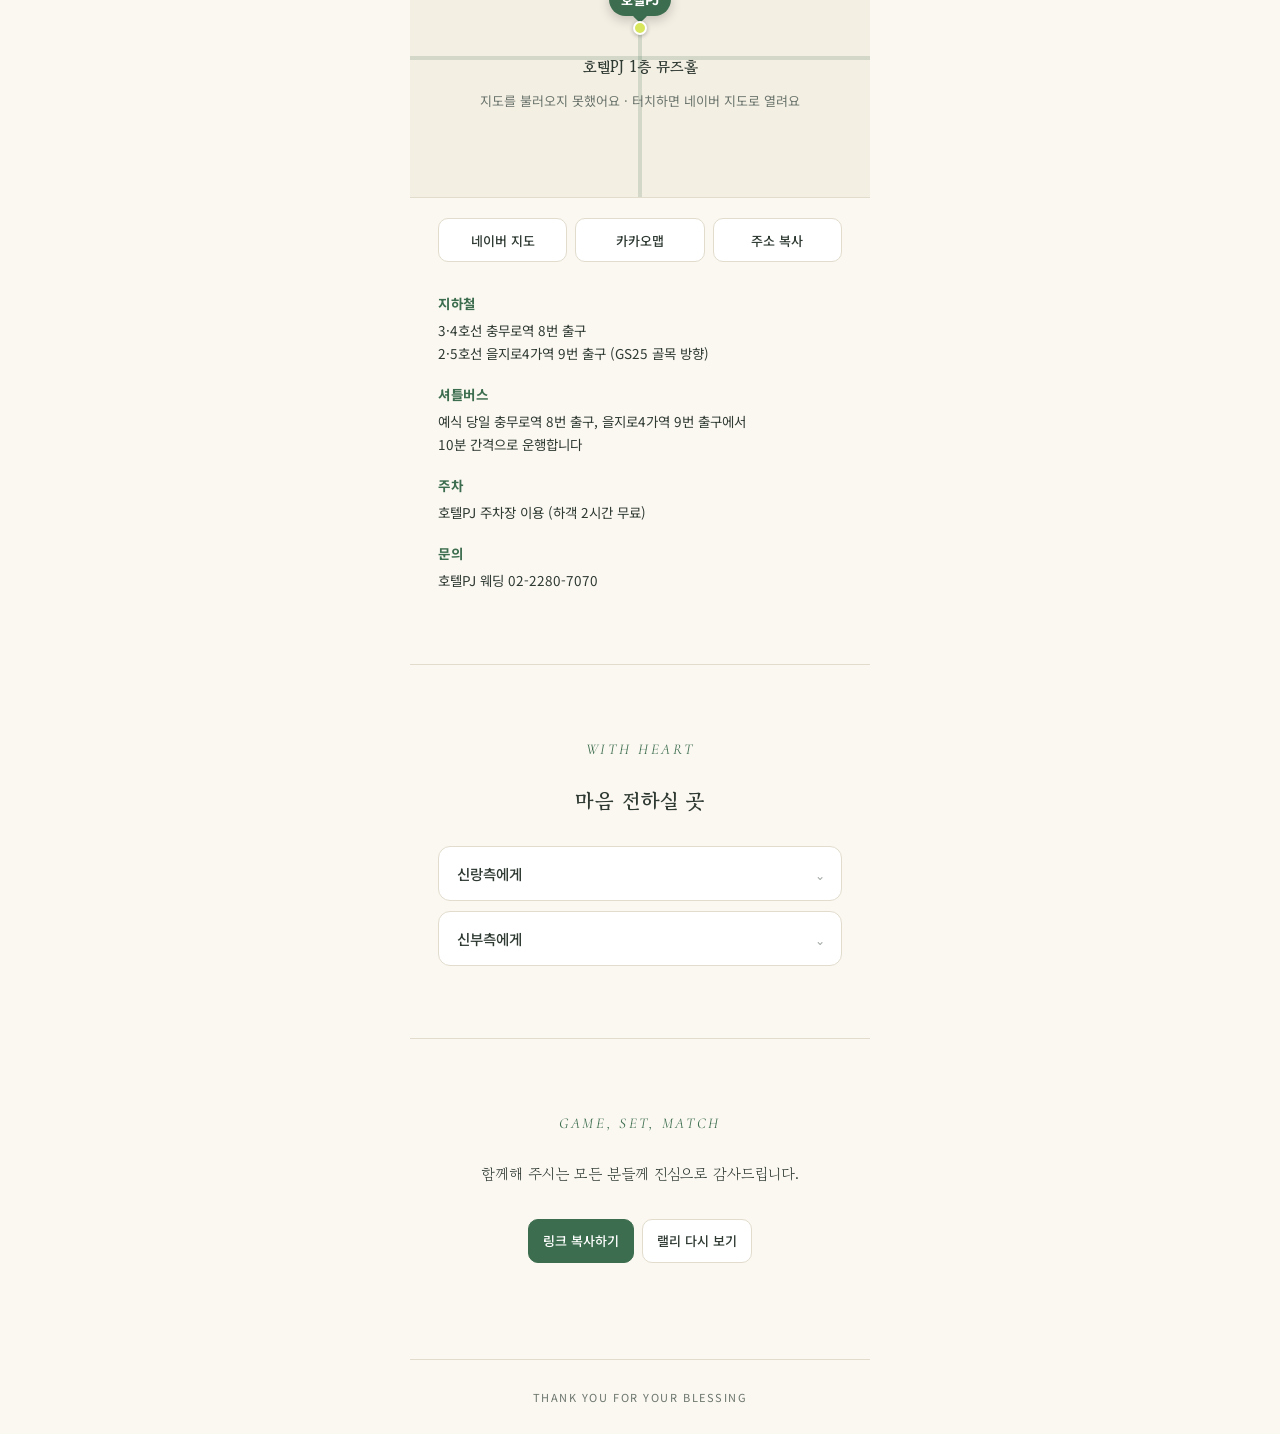
==== commit fd66f232: "달력 테니스공 항상 표시 + 반투명 Co-Authored-By: Claude Opus 5.5 <noreply@anthropic.com> Claude-Session: https://" ====
--- a/index.html
+++ b/index.html
@@ -126,7 +126,8 @@
   .cal-grid{display:grid;grid-template-columns:repeat(7,1fr);row-gap:6px;font-size:13.5px}
   .cal-grid .dow{font-size:11px;color:var(--ink-soft);letter-spacing:.06em;padding-bottom:8px;border-bottom:1px solid var(--rule);margin-bottom:6px}
   .cal-grid .sun{color:#c0645c}
-  .cal-grid .d{height:36px;display:grid;place-items:center;position:relative}
+  .cal-grid .d{height:36px;display:grid;place-items:center;position:relative;isolation:isolate}
+  .cal-grid .d.on::before,.cal-grid .d.on::after{opacity:.55}
   .cal-grid .d.on{color:#fff;font-weight:700}
   .cal-grid .d.on::before{content:"";position:absolute;width:34px;height:34px;border-radius:50%;background:var(--ball);z-index:-1;
     box-shadow:inset 0 0 0 1px var(--ball-deep)}
@@ -134,7 +135,7 @@
     background:
       radial-gradient(circle at -4px 50%, transparent 13px, rgba(255,255,255,.95) 13.5px, rgba(255,255,255,.95) 15px, transparent 15.5px),
       radial-gradient(circle at 38px 50%, transparent 13px, rgba(255,255,255,.95) 13.5px, rgba(255,255,255,.95) 15px, transparent 15.5px)}
-  .cal-grid .d.on{color:var(--ink)}
+  .cal-grid .d.on{color:var(--ink);font-size:15px}
   .dday{margin-top:28px;font-size:14px;color:var(--ink-soft)}
   .dday b{color:var(--accent);font-weight:700;font-size:16px}
   .countdown{display:flex;justify-content:center;gap:10px;margin-top:18px}
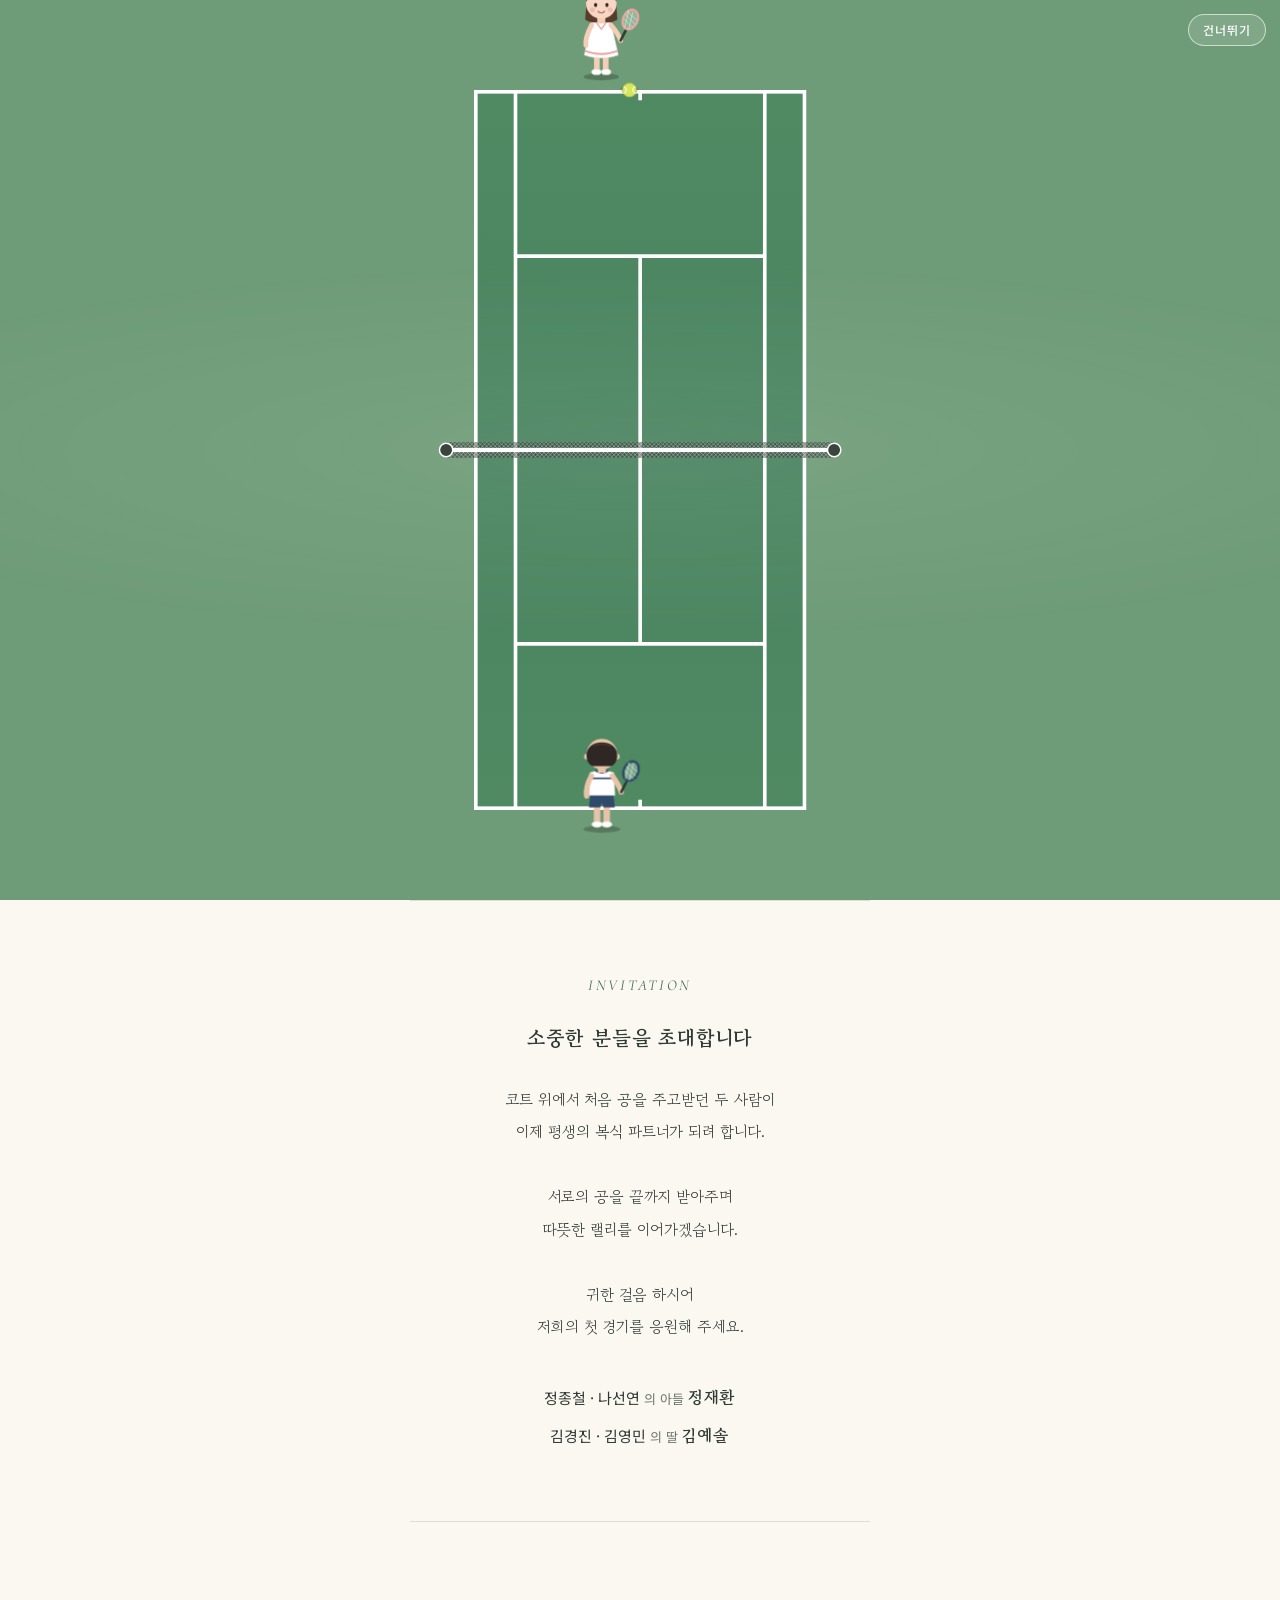
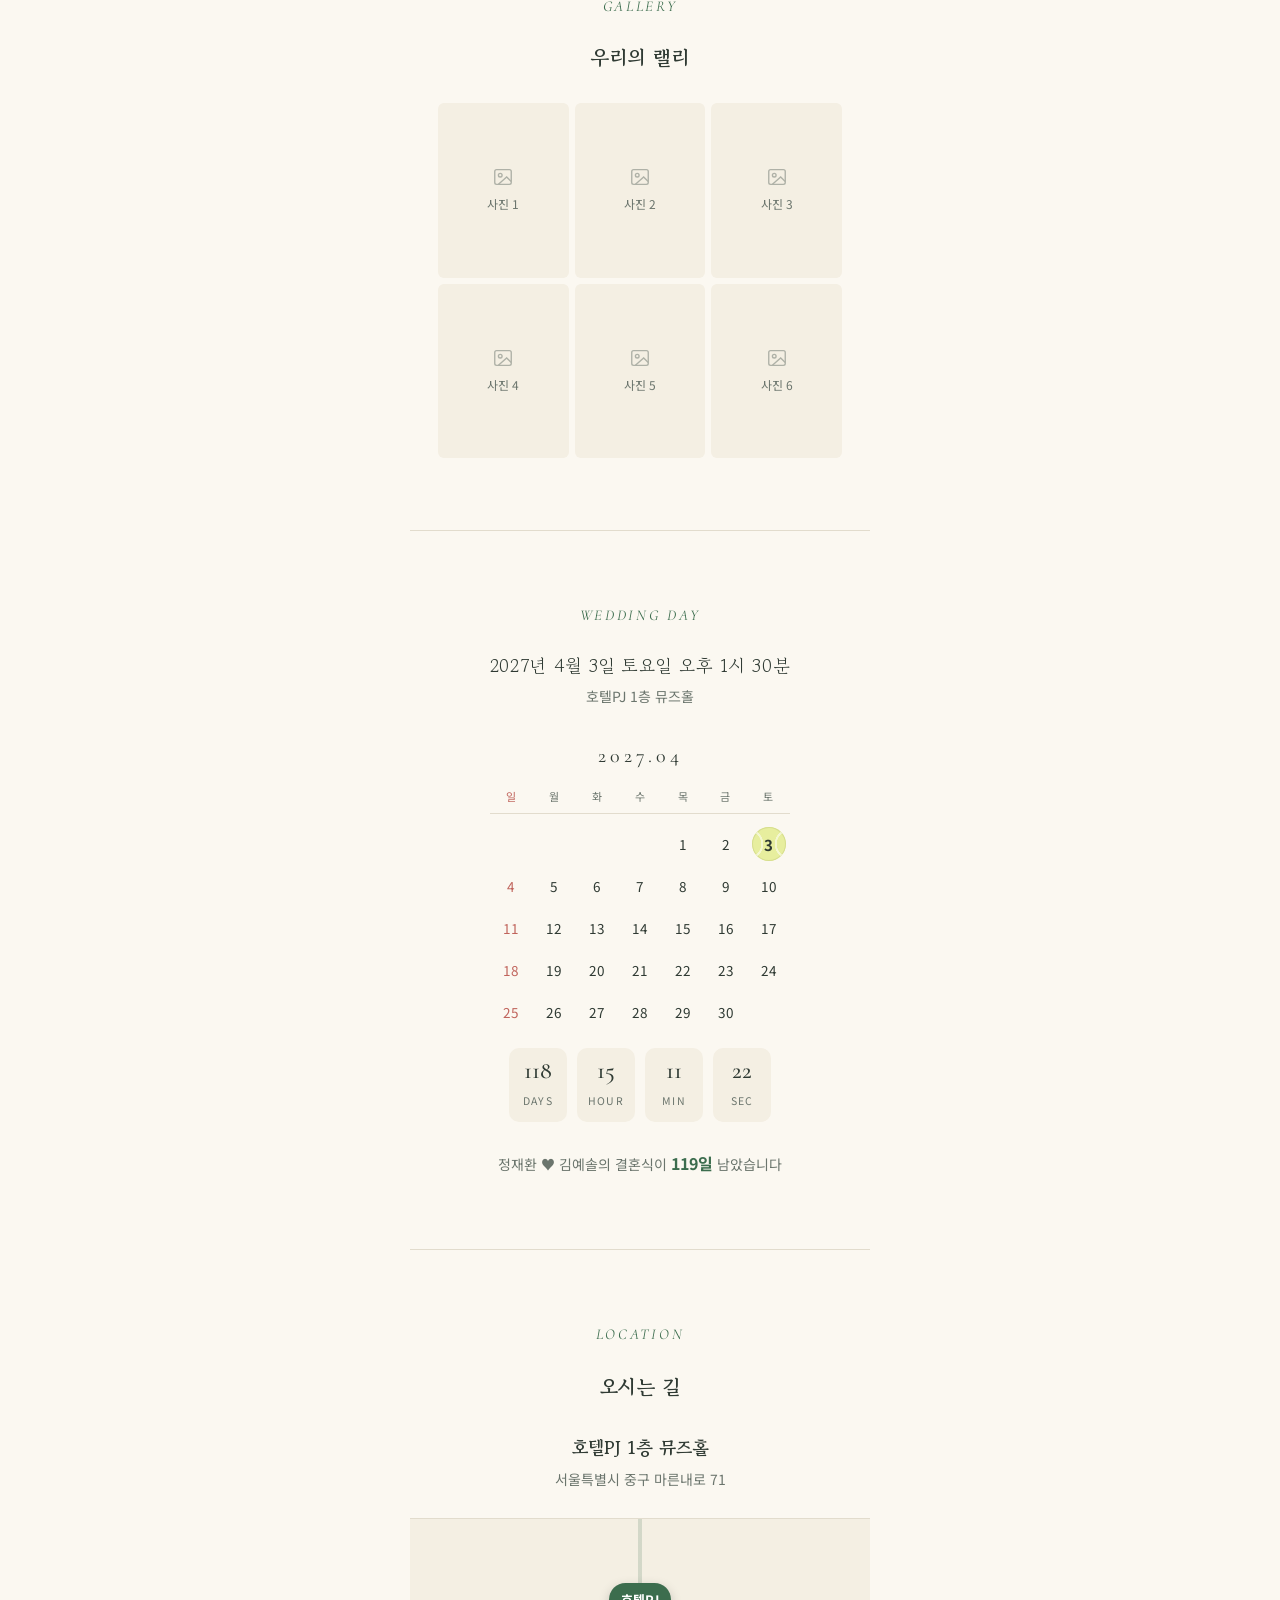
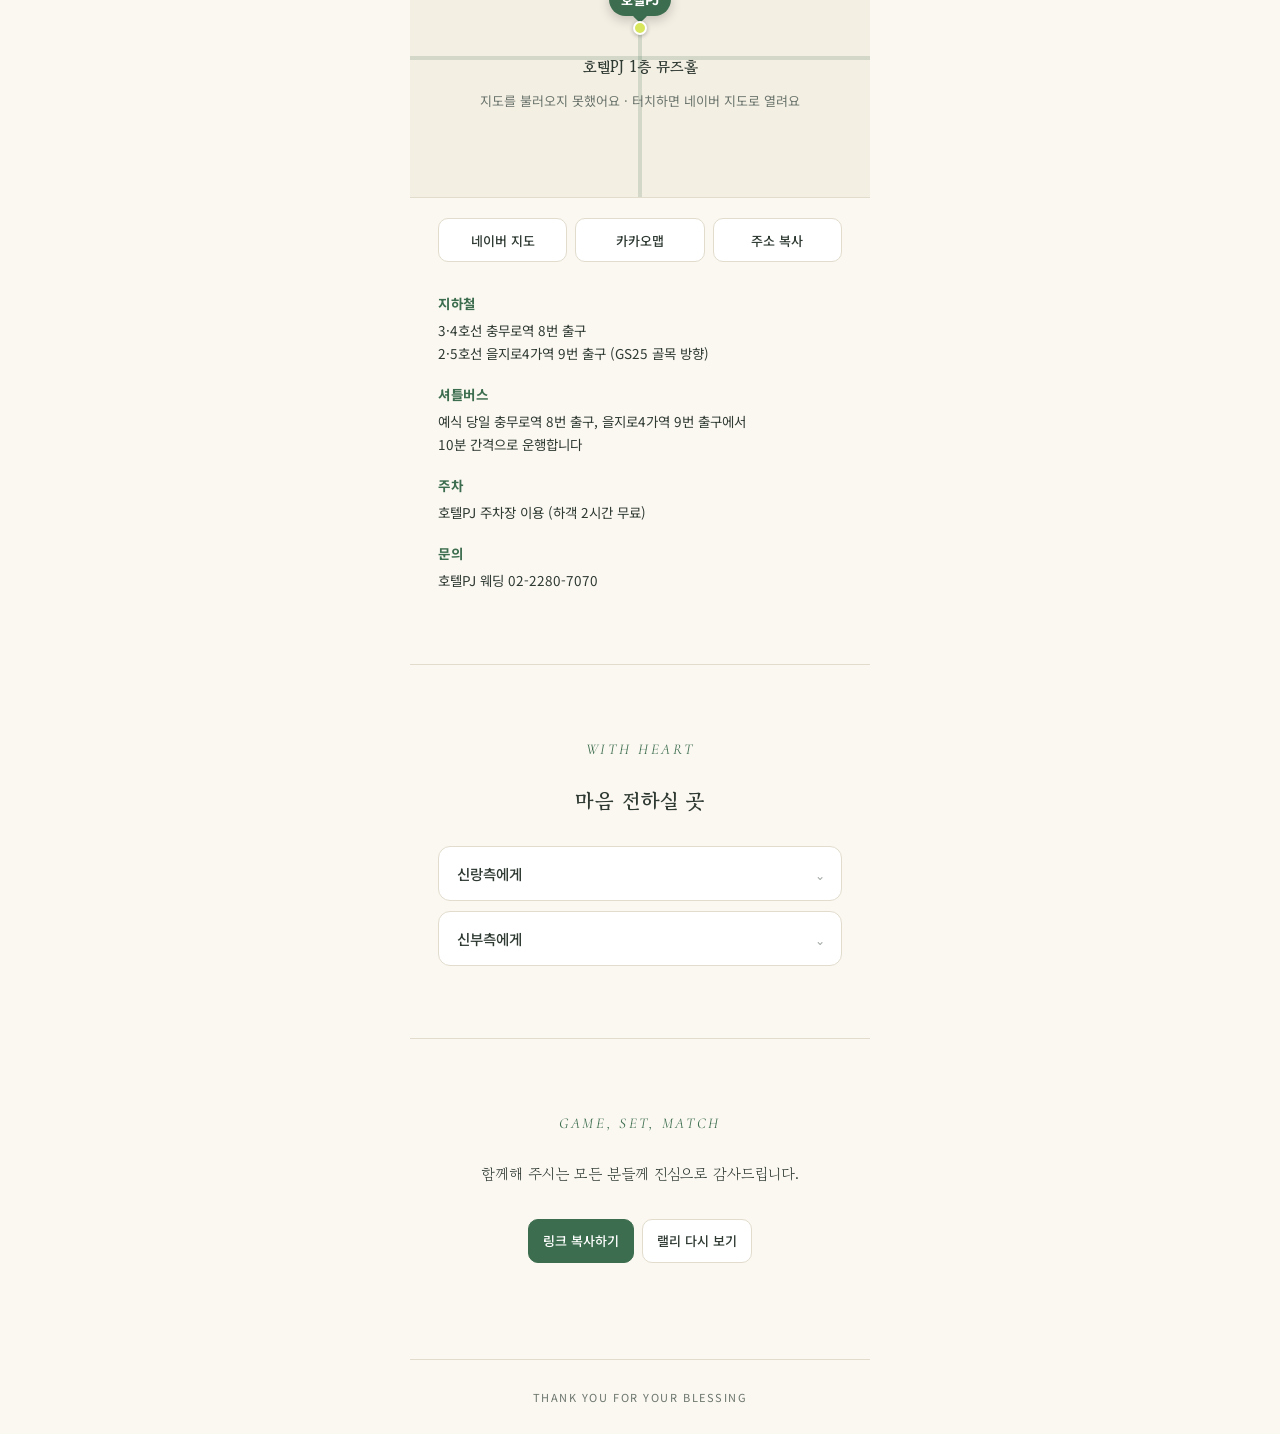
==== commit 7974dffa: "지도 드래그 이동 + 호텔 위치로 버튼 Co-Authored-By: Claude Opus 5.5 <noreply@anthropic.com> Claude-Session: https:" ====
--- a/index.html
+++ b/index.html
@@ -172,6 +172,9 @@
     transform:translateX(-50%) rotate(45deg)}
   .mpin .dot{position:absolute;left:63px;top:50px;width:14px;height:14px;border-radius:50%;background:var(--ball);
     border:2px solid #fff;box-shadow:0 1px 4px rgba(0,0,0,.35)}
+  .map-home{position:absolute;left:10px;top:10px;z-index:200;height:30px;padding:0 11px;border-radius:999px;
+    border:1px solid var(--rule);background:rgba(255,255,255,.95);color:var(--accent);
+    font:500 12px "Noto Sans KR",sans-serif;box-shadow:0 1px 4px rgba(0,0,0,.15);cursor:pointer}
   .map-btns{display:grid;grid-template-columns:repeat(3,1fr);gap:8px;margin-top:20px}
   .btn{display:inline-flex;align-items:center;justify-content:center;gap:6px;height:44px;padding:0 14px;border-radius:10px;border:1px solid var(--rule);
     background:#fff;color:var(--ink);font:500 13px "Noto Sans KR",sans-serif;text-decoration:none;cursor:pointer}
@@ -757,7 +760,7 @@
     const pos = new naver.maps.LatLng(CONFIG.lat, CONFIG.lng);
     const map = new naver.maps.Map("map", {
       center: pos, zoom: 17,
-      scrollWheel: false, draggable: !isMobile, pinchZoom: true, disableDoubleClickZoom: false,
+      scrollWheel: false, draggable: true, pinchZoom: true, disableDoubleClickZoom: false,
       zoomControl: true, zoomControlOptions: { position: naver.maps.Position.TOP_RIGHT, style: naver.maps.ZoomControlStyle.SMALL },
       logoControlOptions: { position: naver.maps.Position.BOTTOM_LEFT },
     });
@@ -767,6 +770,11 @@
               size: new naver.maps.Size(140, 64), anchor: new naver.maps.Point(70, 57) },
       zIndex: 100,
     });
+    // 지도를 움직인 뒤 호텔 위치로 돌아오는 버튼
+    const home = document.createElement("button");
+    home.type = "button"; home.className = "map-home"; home.textContent = "호텔 위치로";
+    home.addEventListener("click", () => { map.morph(pos, 17); });
+    $("#map").appendChild(home);
     return true;
   };
   // 스크립트가 다 준비될 때까지 기다렸다가 그리기 (최대 10초)
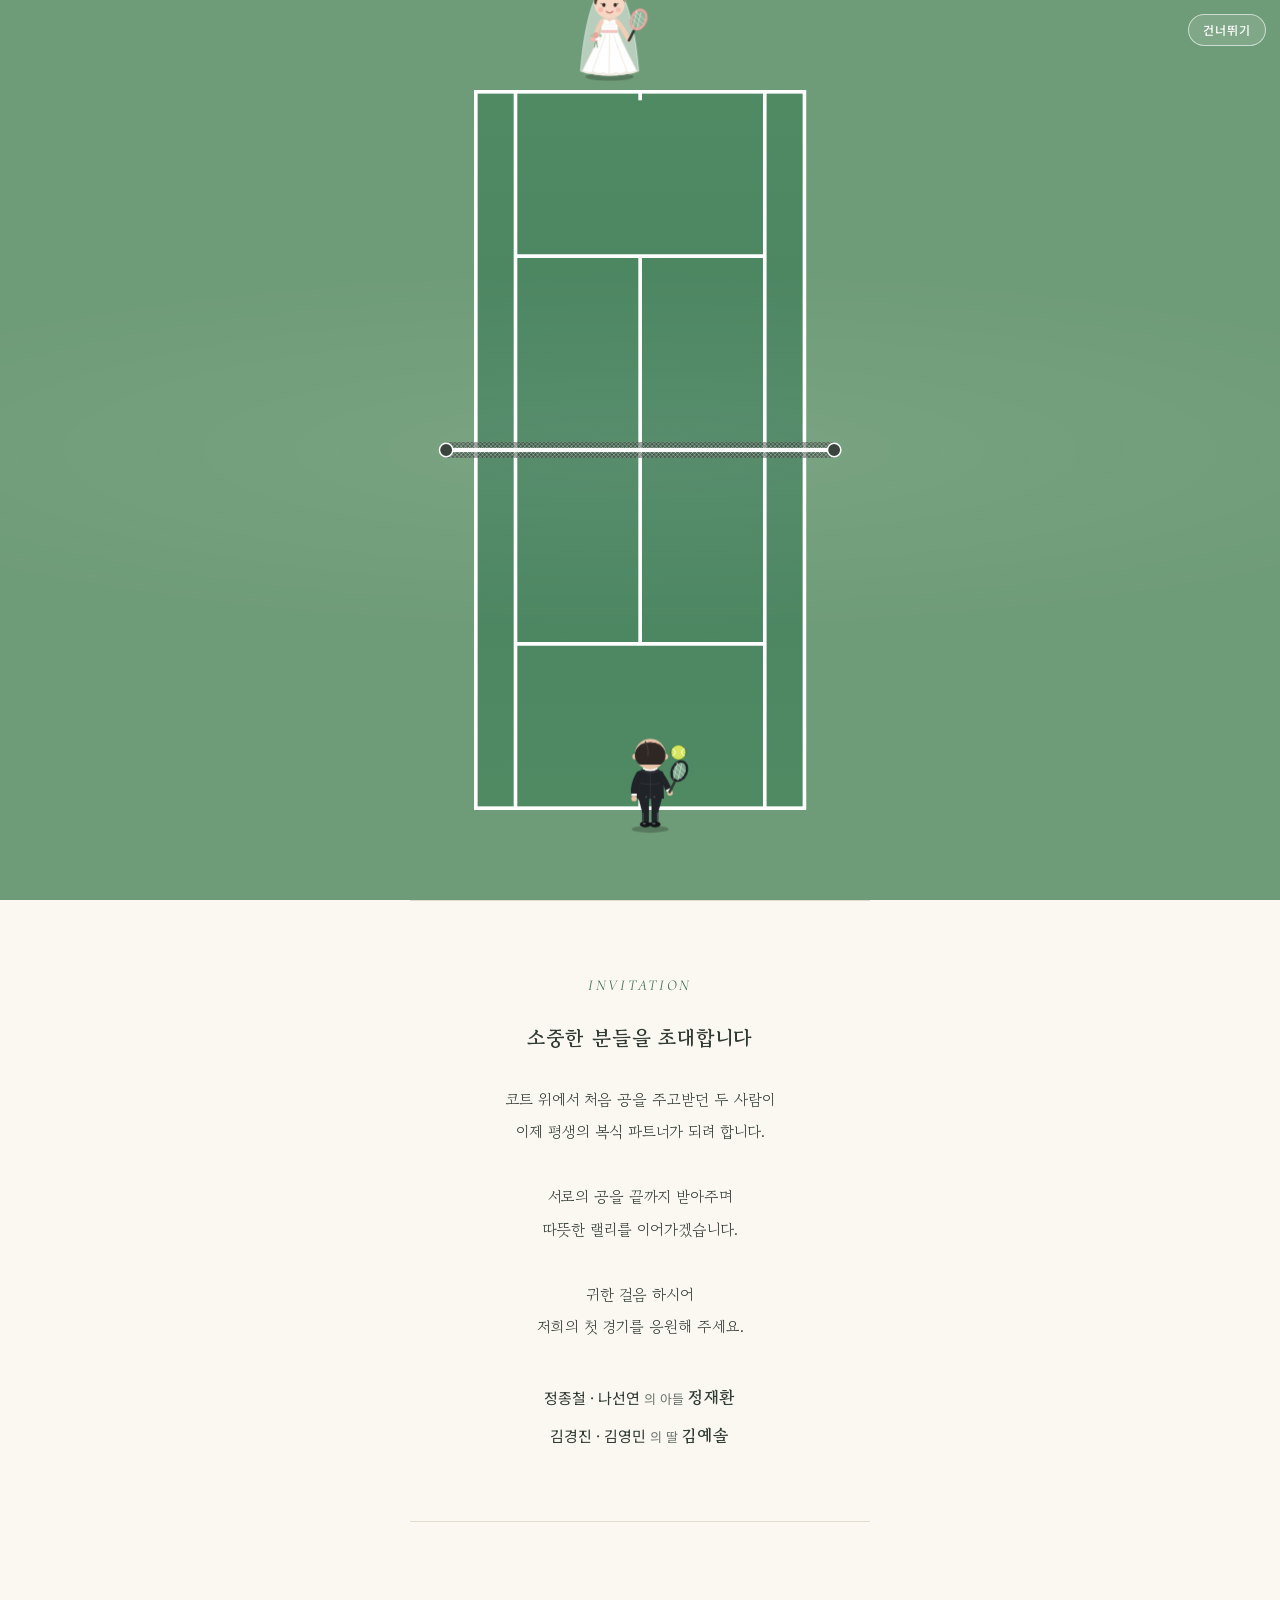
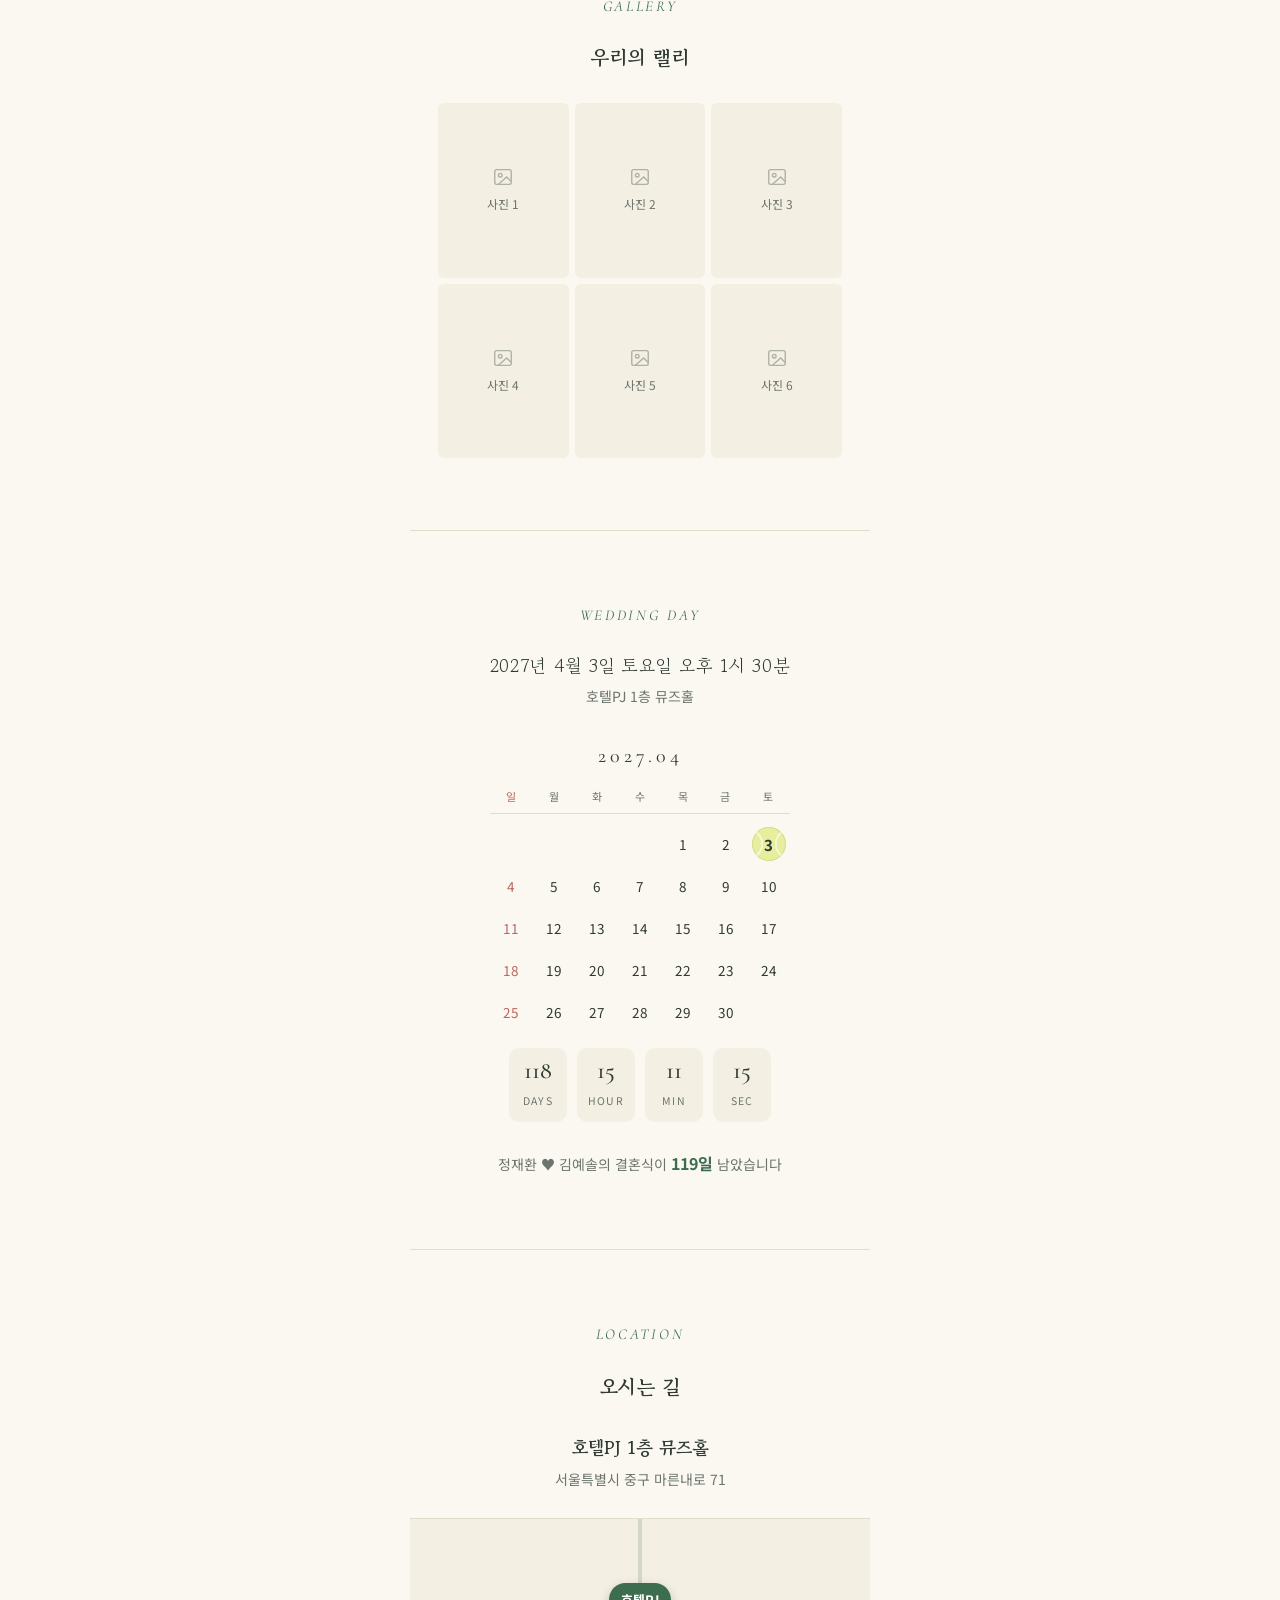
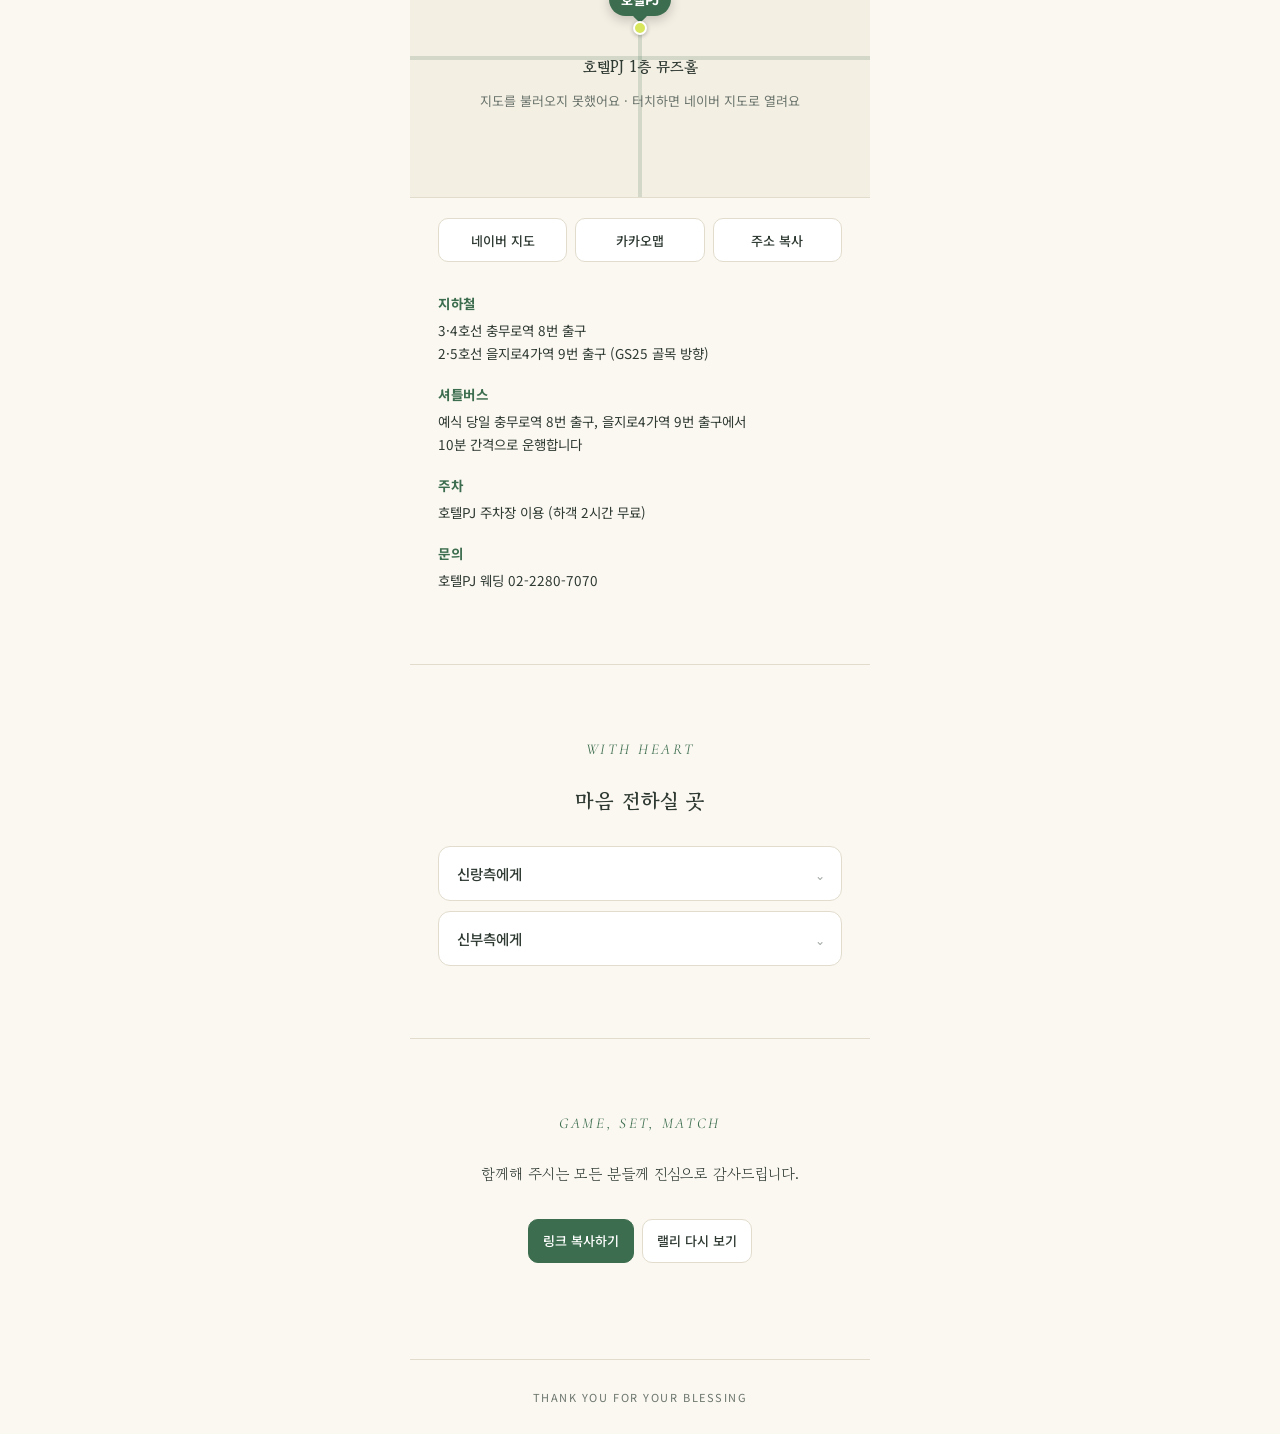
==== commit 5b464822: "인트로: 랠리 2번 줄임, 신부 웨딩드레스·신랑 턱시도 Co-Authored-By: Claude Opus 5.5 <noreply@anthropic.com> Claude-Sessio" ====
--- a/index.html
+++ b/index.html
@@ -50,6 +50,8 @@
   .player.groom .arm{transform-origin:62px 76px}
   .player.swing .arm{animation:swing .42s cubic-bezier(.3,.7,.3,1)}
   @keyframes swing{0%{transform:rotate(0)}35%{transform:rotate(-58deg)}70%{transform:rotate(22deg)}100%{transform:rotate(0)}}
+  .player .veil{animation:veil 2.4s ease-in-out infinite;transform-box:view-box;transform-origin:50px 30px}
+  @keyframes veil{0%,100%{transform:rotate(-2.5deg)}50%{transform:rotate(2.5deg)}}
   .player .bob{animation:bob 1.1s ease-in-out infinite;transform-box:view-box;transform-origin:50px 140px}
   @keyframes bob{0%,100%{transform:translateY(0)}50%{transform:translateY(-2px)}}
 
@@ -382,7 +384,7 @@
 `함께해 주시는 모든 분들께
 진심으로 감사드립니다.`,
 
-  rallyShots: 6,   // 인트로 랠리 횟수
+  rallyShots: 5,   // 인트로 랠리 횟수 (홀수로 두면 마지막 로브를 신부가 쳐요)
 };
 /* ════════════════════════════════════════════════════════════ */
 
@@ -425,31 +427,47 @@
   </svg>`;
 }
 
-// 신부: 앞모습(관객 쪽을 바라봄)
+// 신부: 앞모습(웨딩드레스 · 베일 · 부케)
 const BRIDE_SVG = `
 <svg viewBox="0 0 100 140">
- <ellipse cx="50" cy="137" rx="22" ry="4.5" fill="rgba(0,0,0,.22)"/>
+ <ellipse cx="50" cy="137" rx="30" ry="5" fill="rgba(0,0,0,.22)"/>
  <g class="bob">
-  <path d="M33 30 C30 12 70 12 67 30 L70 66 C64 72 36 72 30 66Z" fill="#5a3a2b"/>
-  <rect x="41" y="106" width="7" height="24" rx="3.5" fill="#f3cdb5"/>
-  <rect x="52" y="106" width="7" height="24" rx="3.5" fill="#f3cdb5"/>
-  <ellipse cx="44" cy="131" rx="6" ry="3.6" fill="#fff" stroke="#d9d2c4" stroke-width=".8"/>
-  <ellipse cx="56" cy="131" rx="6" ry="3.6" fill="#fff" stroke="#d9d2c4" stroke-width=".8"/>
-  <path d="M38 70 L62 70 L71 110 C58 115 42 115 29 110Z" fill="#fff" stroke="#e3ddd2" stroke-width=".8"/>
-  <path d="M30 105 C42 110 58 110 70 105" stroke="#e7a5a0" stroke-width="2.4" fill="none"/>
-  <path d="M44 70 L50 78 L56 70" stroke="#e7a5a0" stroke-width="1.6" fill="none"/>
-  <path d="M38 73 C33 82 30 90 31 98" stroke="#f3cdb5" stroke-width="6" stroke-linecap="round" fill="none"/>
-  <rect x="45" y="62" width="10" height="9" fill="#f3cdb5"/>
+  <!-- 베일 -->
+  <path class="veil" d="M37 30 C24 52 17 92 14 130 C38 137 62 137 86 130 C83 92 76 52 63 30Z" fill="rgba(255,255,255,.5)" stroke="rgba(255,255,255,.85)" stroke-width=".8"/>
+  <!-- 드레스 치마 -->
+  <path d="M40 80 L60 80 C66 96 77 115 84 130 C62 137 38 137 16 130 C23 115 34 96 40 80Z" fill="#fff" stroke="#e4ddd0" stroke-width=".9"/>
+  <path d="M50 84 L49.5 134 M45 85 C39 103 33 118 28 132 M55 85 C61 103 67 118 72 132" stroke="#ece5d8" stroke-width="1" fill="none"/>
+  <path d="M17 130 C22 133 26 133 30 131 C34 134 38 134 42 132 C46 135 54 135 58 132 C62 134 66 134 70 131 C74 133 78 133 83 130" stroke="#efe8dc" stroke-width="1.6" fill="none"/>
+  <!-- 어깨·목 -->
+  <ellipse cx="50" cy="67" rx="11" ry="4.2" fill="#f3cdb5"/>
+  <rect x="45.5" y="58" width="9" height="10" fill="#f3cdb5"/>
+  <!-- 상체(스위트하트 넥라인) -->
+  <path d="M40 69 C42.5 65 47 65 50 68.5 C53 65 57.5 65 60 69 L60.5 81 L39.5 81Z" fill="#fff" stroke="#e4ddd0" stroke-width=".9"/>
+  <path d="M42 72 L58 72 M42 75.5 L58 75.5" stroke="#f1ebe0" stroke-width=".8"/>
+  <rect x="39.5" y="79" width="21" height="3.6" rx="1.4" fill="#f2c4bf"/>
+  <!-- 왼팔 + 부케 -->
+  <path d="M40 69 C35 76 33 83 34 90" stroke="#f3cdb5" stroke-width="5.5" stroke-linecap="round" fill="none"/>
+  <path d="M33 92 L31 101 M34 92 L35 101" stroke="#7fa37f" stroke-width="1.3"/>
+  <circle cx="30.5" cy="90" r="4" fill="#f2b8b2"/><circle cx="36" cy="89" r="3.6" fill="#fff" stroke="#efe6d9" stroke-width=".6"/>
+  <circle cx="33" cy="85.5" r="3.6" fill="#e7a5a0"/><circle cx="28" cy="86" r="2" fill="#a9c79f"/><circle cx="38.5" cy="86" r="2" fill="#a9c79f"/>
+  <!-- 얼굴 -->
   <circle cx="50" cy="46" r="19" fill="#f6d7c3"/>
-  <path d="M31 44 C31 26 69 26 69 44 C64 36 58 33 50 33 C42 33 36 37 31 44Z" fill="#5a3a2b"/>
-  <path d="M33 37 C40 30 60 30 67 37" stroke="#e7a5a0" stroke-width="3.4" fill="none" stroke-linecap="round"/>
+  <!-- 업스타일 머리 -->
+  <path d="M31 46 C30 27 70 27 69 46 C66 37 58 33.5 50 33.5 C42 33.5 34 37 31 46Z" fill="#5a3a2b"/>
+  <path d="M31 46 C31 41 34 37 39 35 C36 39 34 43 33.5 48Z" fill="#5a3a2b"/>
+  <circle cx="50" cy="25" r="8.5" fill="#5a3a2b"/>
+  <!-- 티아라 -->
+  <path d="M38 31 L41 27.5 L44 30 L47 26 L50 29.5 L53 26 L56 30 L59 27.5 L62 31" stroke="#f4e3b2" stroke-width="1.6" fill="none" stroke-linejoin="round"/>
+  <circle cx="50" cy="28.5" r="1.4" fill="#fff"/>
   <ellipse cx="43" cy="48" rx="2" ry="2.6" fill="#2f2622"/>
   <ellipse cx="57" cy="48" rx="2" ry="2.6" fill="#2f2622"/>
+  <path d="M41.3 47.2 L39.4 46.3 M58.7 47.2 L60.6 46.3" stroke="#2f2622" stroke-width=".9" stroke-linecap="round"/>
   <circle cx="39" cy="54" r="3" fill="#f2a7a1" opacity=".6"/>
   <circle cx="61" cy="54" r="3" fill="#f2a7a1" opacity=".6"/>
-  <path d="M46 56 C48 58.5 52 58.5 54 56" stroke="#a35c4f" stroke-width="1.4" fill="none" stroke-linecap="round"/>
+  <path d="M46 56 C48 58.5 52 58.5 54 56" stroke="#c0645c" stroke-width="1.4" fill="none" stroke-linecap="round"/>
+  <!-- 라켓 든 팔 -->
   <g class="arm">
-   <path d="M62 73 C68 80 72 86 74 92" stroke="#f3cdb5" stroke-width="6" stroke-linecap="round" fill="none"/>
+   <path d="M60 69 C67 77 71 85 74 92" stroke="#f3cdb5" stroke-width="5.5" stroke-linecap="round" fill="none"/>
    <line x1="74" y1="92" x2="80" y2="80" stroke="#2f3a33" stroke-width="3.2" stroke-linecap="round"/>
    <ellipse cx="86" cy="66" rx="9" ry="12.5" transform="rotate(24 86 66)" fill="rgba(255,255,255,.25)" stroke="#e7a5a0" stroke-width="3"/>
    <path d="M80 60 L92 72 M82 56 L94 67 M78 65 L89 76 M84 55 L79 76 M89 57 L84 78" stroke="#fff" stroke-width=".7" opacity=".8"/>
@@ -457,30 +475,47 @@
  </g>
 </svg>`;
 
-// 신랑: 뒷모습(관객과 같은 방향을 바라봄)
+// 신랑: 뒷모습(연미복 턱시도)
 const GROOM_SVG = `
 <svg viewBox="0 0 100 140">
  <ellipse cx="50" cy="137" rx="23" ry="4.5" fill="rgba(0,0,0,.22)"/>
  <g class="bob">
-  <rect x="40" y="104" width="8" height="26" rx="4" fill="#e9c3a8"/>
-  <rect x="52" y="104" width="8" height="26" rx="4" fill="#e9c3a8"/>
-  <ellipse cx="44" cy="131" rx="6.5" ry="3.8" fill="#fff" stroke="#d9d2c4" stroke-width=".8"/>
-  <ellipse cx="56" cy="131" rx="6.5" ry="3.8" fill="#fff" stroke="#d9d2c4" stroke-width=".8"/>
-  <path d="M36 92 L64 92 L66 110 L52 110 L50 104 L48 110 L34 110Z" fill="#2f4a6b"/>
-  <path d="M35 68 C35 64 65 64 65 68 L66 95 L34 95Z" fill="#fff" stroke="#e3ddd2" stroke-width=".8"/>
-  <path d="M35 74 L65 74" stroke="#2f4a6b" stroke-width="2"/>
-  <path d="M42 64 C46 68 54 68 58 64" stroke="#2f4a6b" stroke-width="2.4" fill="none"/>
-  <path d="M37 71 C32 80 30 88 31 96" stroke="#e9c3a8" stroke-width="6.5" stroke-linecap="round" fill="none"/>
-  <rect x="45" y="58" width="10" height="9" fill="#e9c3a8"/>
+  <!-- 바지(새틴 사이드 라인) + 구두 -->
+  <rect x="40" y="96" width="8.5" height="33" rx="3" fill="#202328"/>
+  <rect x="51.5" y="96" width="8.5" height="33" rx="3" fill="#202328"/>
+  <path d="M41.2 100 L41.2 128 M58.8 100 L58.8 128" stroke="#4a5059" stroke-width="1.2"/>
+  <ellipse cx="44" cy="131" rx="6.8" ry="3.8" fill="#121417"/>
+  <ellipse cx="56" cy="131" rx="6.8" ry="3.8" fill="#121417"/>
+  <ellipse cx="42.5" cy="130" rx="2.2" ry="1" fill="#5c636d"/>
+  <ellipse cx="54.5" cy="130" rx="2.2" ry="1" fill="#5c636d"/>
+  <!-- 연미복 재킷(뒷모습) -->
+  <path d="M34 67 C34 62 66 62 66 67 L67 99 L33 99Z" fill="#202328"/>
+  <path d="M35 97 L49 97 L47 119 L40 116Z" fill="#202328"/>
+  <path d="M51 97 L65 97 L60 116 L53 119Z" fill="#202328"/>
+  <path d="M50 64 L50 100" stroke="#353a41" stroke-width="1"/>
+  <path d="M38 80 C44 82 56 82 62 80" stroke="#353a41" stroke-width="1" fill="none"/>
+  <circle cx="45" cy="97" r="1.2" fill="#4a5059"/><circle cx="55" cy="97" r="1.2" fill="#4a5059"/>
+  <!-- 왼팔 -->
+  <path d="M36 69 C31 78 29 86 30 93" stroke="#202328" stroke-width="7.5" stroke-linecap="round" fill="none"/>
+  <rect x="26.5" y="93" width="7" height="3" rx="1" fill="#fff"/>
+  <circle cx="30" cy="99" r="3.4" fill="#e9c3a8"/>
+  <!-- 목·셔츠 칼라 -->
+  <rect x="45" y="56" width="10" height="9" fill="#e9c3a8"/>
+  <path d="M42.5 61.5 C46 65 54 65 57.5 61.5" stroke="#fff" stroke-width="3.2" fill="none" stroke-linecap="round"/>
+  <path d="M40 64 C45 67.5 55 67.5 60 64" stroke="#2b2f35" stroke-width="3" fill="none" stroke-linecap="round"/>
+  <!-- 머리(뒷모습) -->
   <circle cx="31.5" cy="47" r="3.6" fill="#e9c3a8"/>
   <circle cx="68.5" cy="47" r="3.6" fill="#e9c3a8"/>
   <circle cx="50" cy="44" r="19" fill="#e9c3a8"/>
-  <path d="M31 46 C30 24 70 24 69 46 C69 52 66 57 62 59 L38 59 C34 57 31 52 31 46Z" fill="#2e2724"/>
-  <path d="M40 34 C46 31 54 31 60 34" stroke="#463c37" stroke-width="1.6" fill="none" stroke-linecap="round"/>
+  <path d="M31 46 C30 24 70 24 69 46 C69 51 66.5 55 63 57 L37 57 C33.5 55 31 51 31 46Z" fill="#2e2724"/>
+  <path d="M38 33 C45 29 55 29 62 33 M44 28.5 C47 34 48 40 47 46" stroke="#463c37" stroke-width="1.5" fill="none" stroke-linecap="round"/>
+  <!-- 라켓 든 팔 -->
   <g class="arm">
-   <path d="M63 71 C68 78 72 85 74 91" stroke="#e9c3a8" stroke-width="6.5" stroke-linecap="round" fill="none"/>
+   <path d="M63 70 C68 77 71 83 72.5 88" stroke="#202328" stroke-width="7.5" stroke-linecap="round" fill="none"/>
+   <rect x="69.5" y="87" width="7" height="3" rx="1" fill="#fff" transform="rotate(-25 73 88.5)"/>
+   <circle cx="74.5" cy="92" r="3.4" fill="#e9c3a8"/>
    <line x1="74" y1="91" x2="80" y2="79" stroke="#2f3a33" stroke-width="3.2" stroke-linecap="round"/>
-   <ellipse cx="86" cy="65" rx="9" ry="12.5" transform="rotate(24 86 65)" fill="rgba(255,255,255,.25)" stroke="#2f4a6b" stroke-width="3"/>
+   <ellipse cx="86" cy="65" rx="9" ry="12.5" transform="rotate(24 86 65)" fill="rgba(255,255,255,.25)" stroke="#202328" stroke-width="3"/>
    <path d="M80 59 L92 71 M82 55 L94 66 M78 64 L89 75 M84 54 L79 75 M89 56 L84 77" stroke="#fff" stroke-width=".7" opacity=".8"/>
   </g>
  </g>
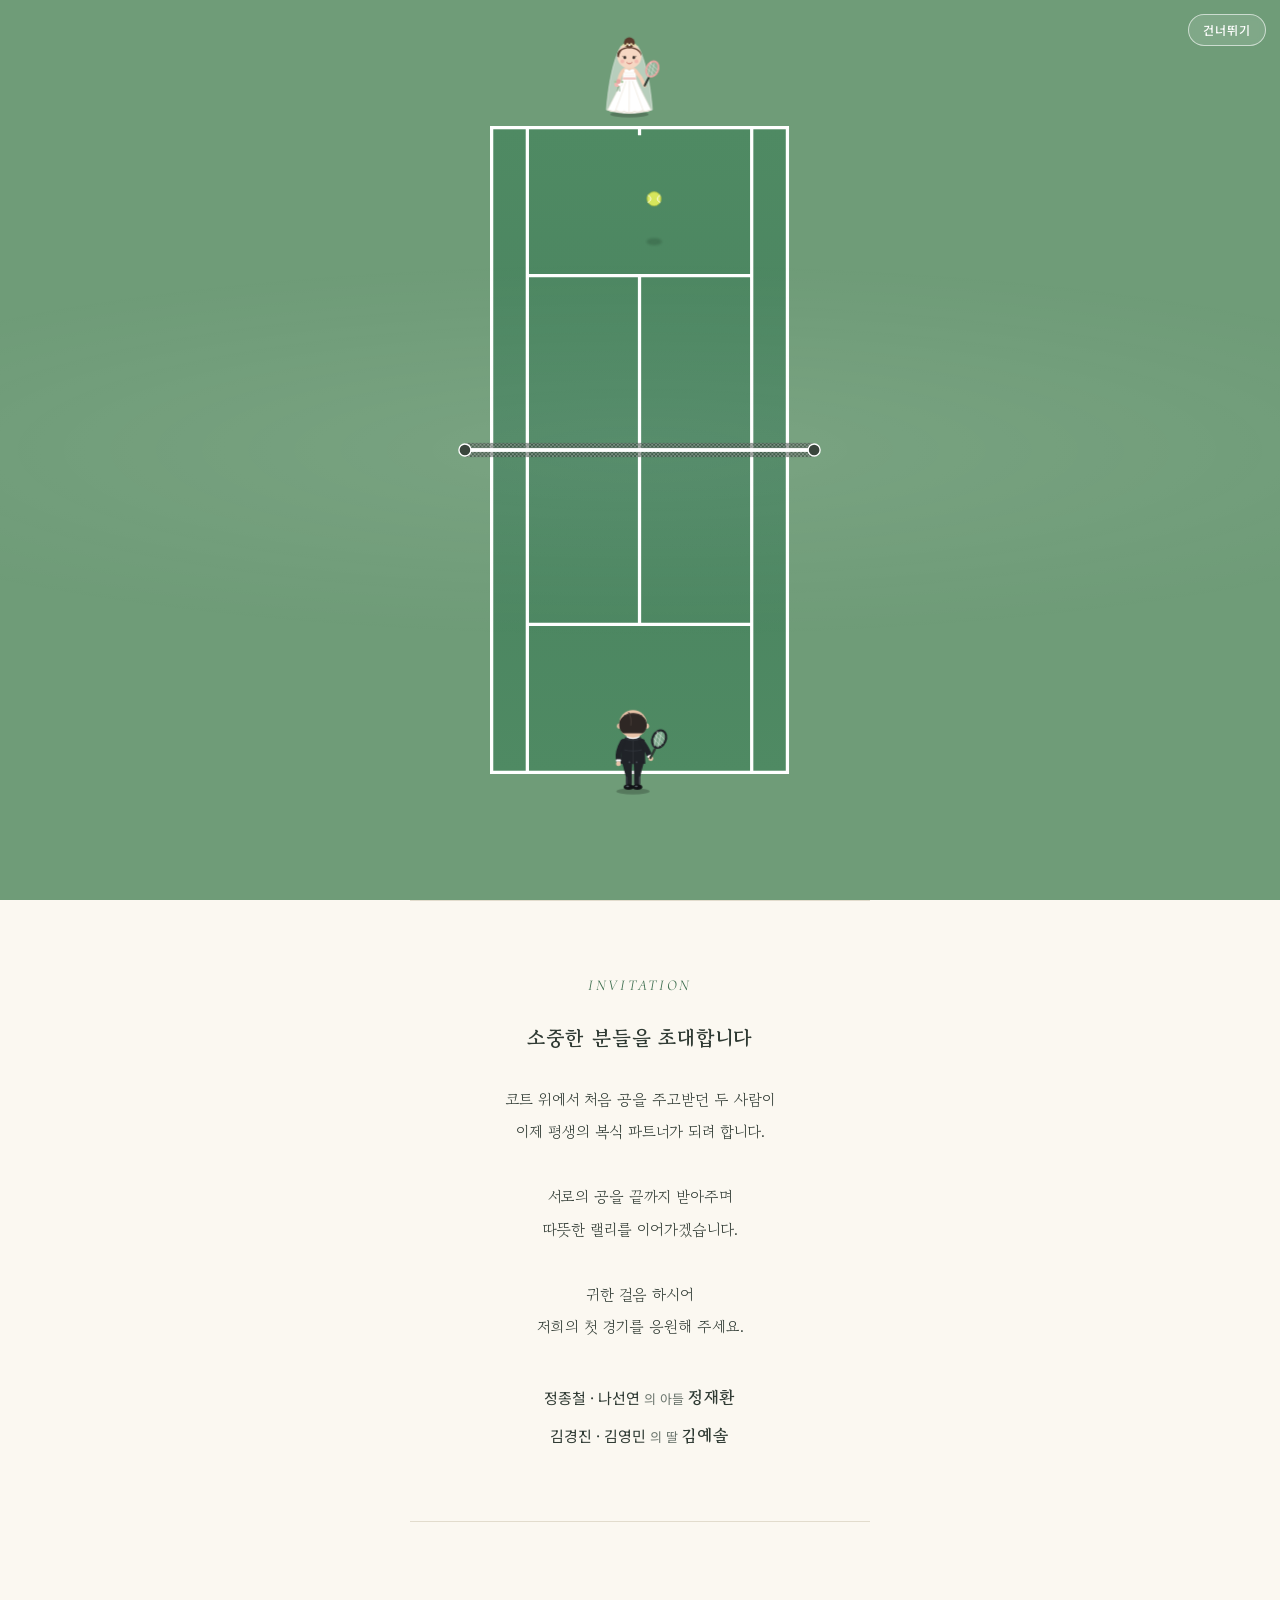
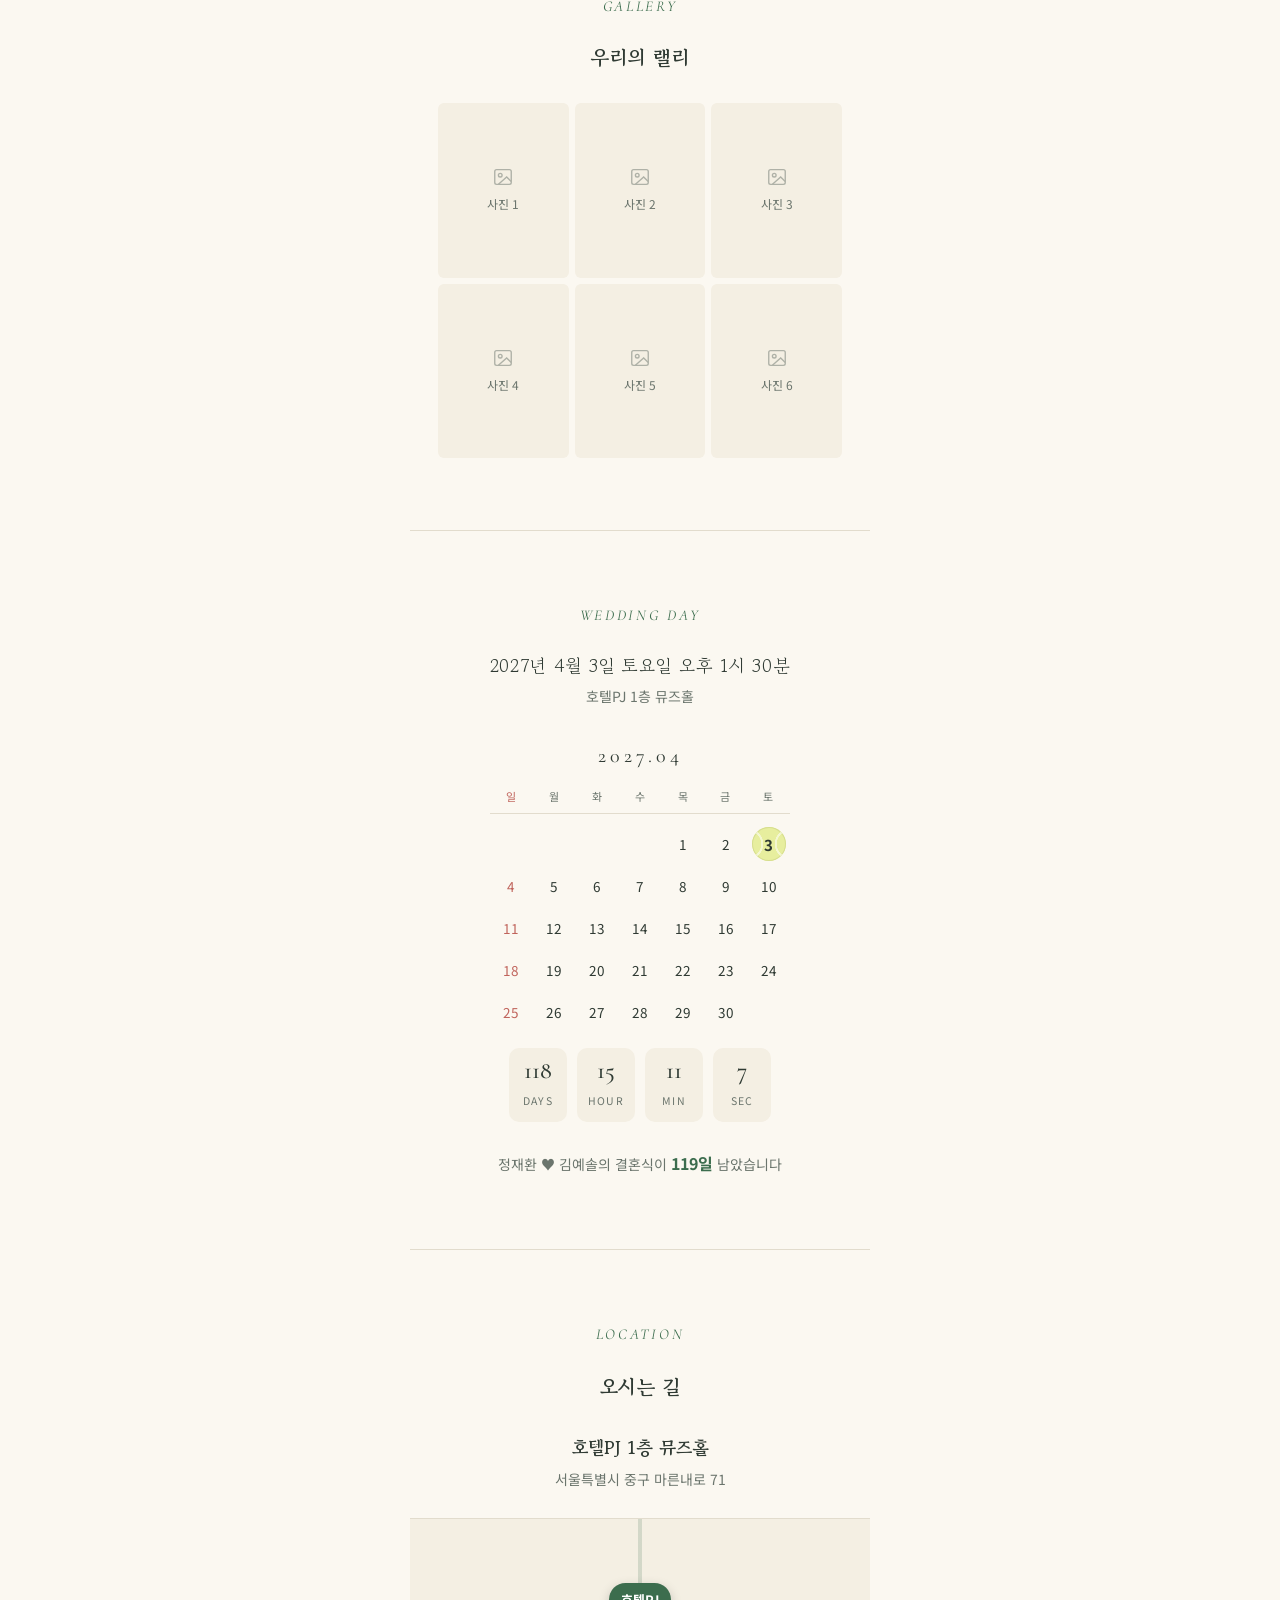
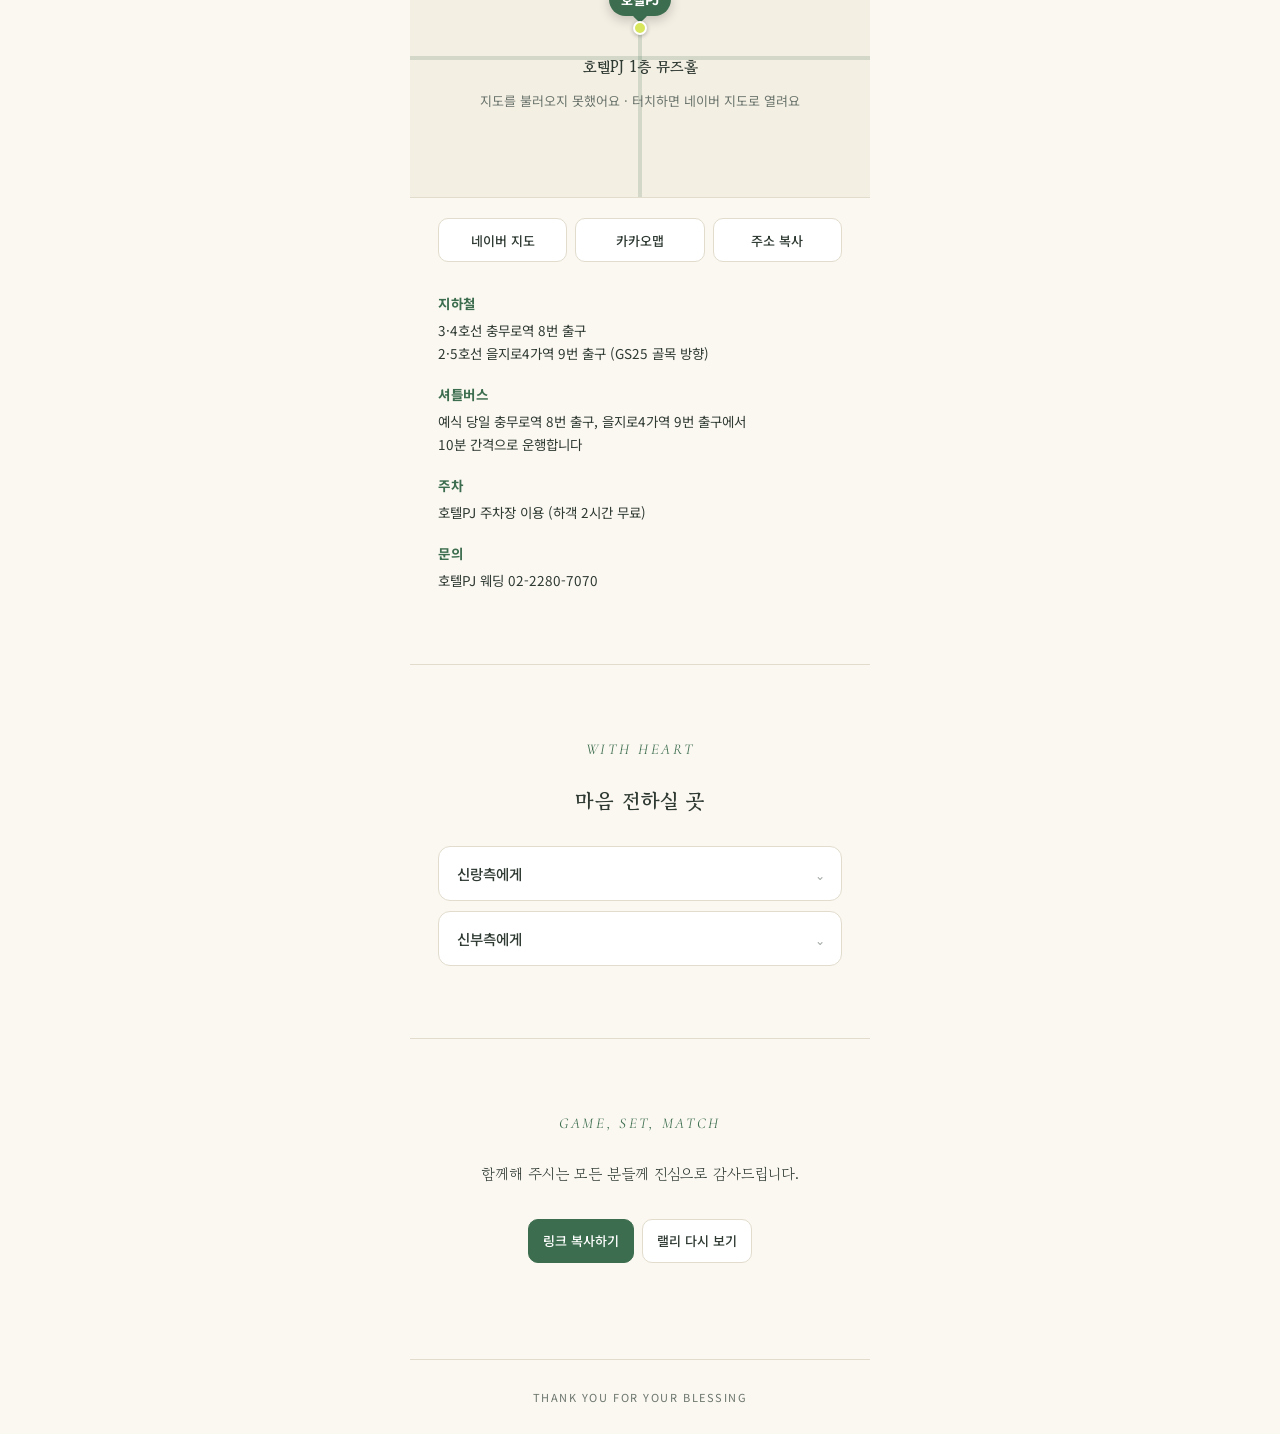
==== commit fd161230: "인트로: 신부 캐릭터 머리가 잘리지 않게 크기·위치 조정 Co-Authored-By: Claude Opus 5.5 <noreply@anthropic.com> Claude-Sessi" ====
--- a/index.html
+++ b/index.html
@@ -534,7 +534,7 @@
   const b = document.createElement("div"); b.className = "player bride"; b.innerHTML = BRIDE_SVG;
   const g = document.createElement("div"); g.className = "player groom"; g.innerHTML = GROOM_SVG;
   halfTop.appendChild(b); halfBot.appendChild(g);
-  players.bride = { el: b, u: .5, v: -.015, half: "top", reach: .085 };
+  players.bride = { el: b, u: .5, v: -.015, half: "top", reach: .085, scale: .88 };
   players.groom = { el: g, u: .5, v: 1.03,  half: "bot", reach: .085 };
   layout();
 }
@@ -542,7 +542,7 @@
 function layout(){
   const vw = innerWidth, vh = innerHeight;
   const ratio = COURT_H / COURT_W;
-  let cw = Math.min(vw * .74, vh * .80 / ratio);
+  let cw = Math.min(vw * .74, vh * .72 / ratio);   // 위·아래 캐릭터 자리 확보
   const ch = cw * ratio;
   L = { vw, vh, cw, ch, cx: (vw - cw)/2, ct: vh/2 - ch/2, net: vh/2 };
   L.ph = cw * .34;                       // 캐릭터 높이
@@ -564,8 +564,15 @@
 
 function placePlayer(p){
   const offY = p.half === "bot" ? L.vh/2 : 0;
-  Object.assign(p.el.style, { width: L.pw+"px", height: L.ph+"px" });
-  p.el.style.transform = `translate(${X(p.u) - L.pw/2}px, ${Y(p.v) - offY - L.ph}px)`;
+  let ph = L.ph * (p.scale || 1), pw;
+  if (p.half === "top"){
+    // 머리(그림 맨 위 = viewBox y≈16)가 화면 위로 잘리지 않게 최소 10px 여백 확보
+    const room = Y(p.v) - 10;
+    ph = Math.min(ph, room * 140 / (140 - 16));
+  }
+  pw = ph * 100/140;
+  Object.assign(p.el.style, { width: pw+"px", height: ph+"px" });
+  p.el.style.transform = `translate(${X(p.u) - pw/2}px, ${Y(p.v) - offY - ph}px)`;
 }
 // 라켓 면(타점) 위치
 const contact = p => ({ u: p.u + p.reach, v: p.v + (p.half === "top" ? .015 : -.11) });
